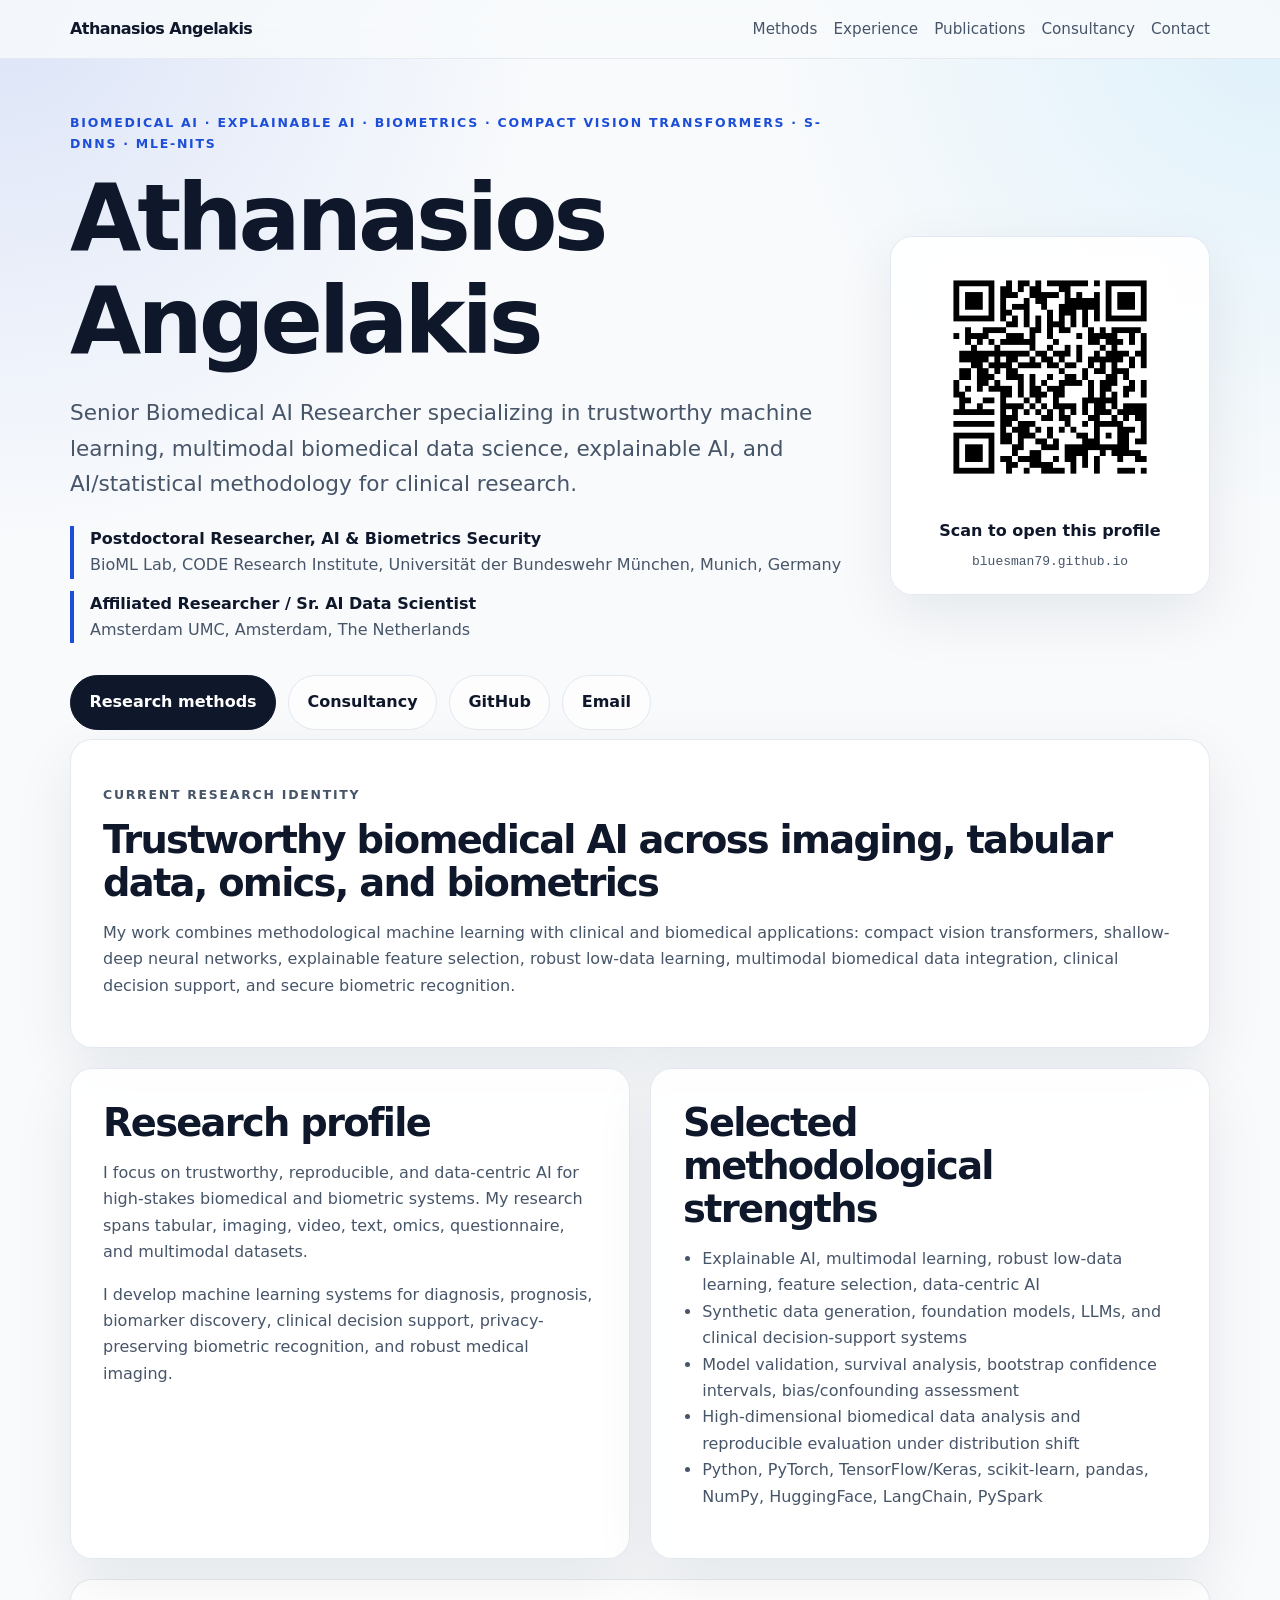
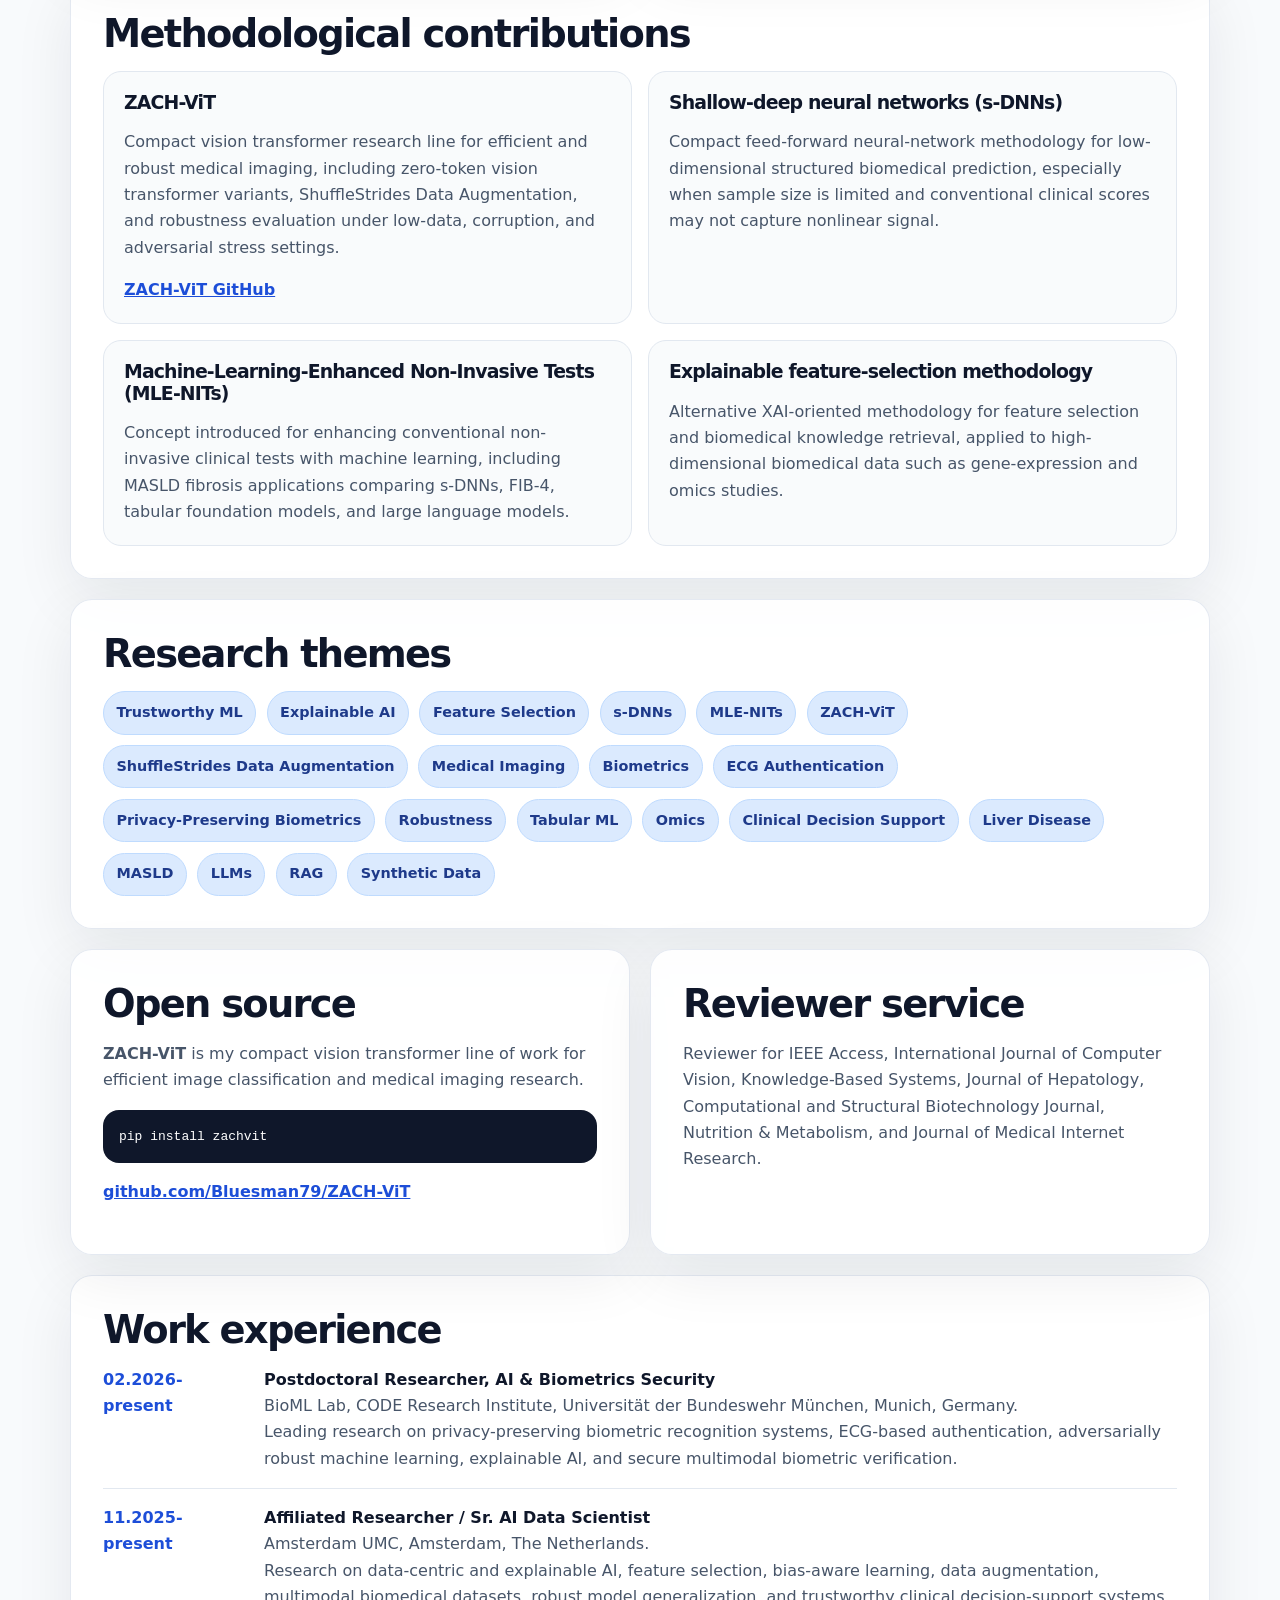
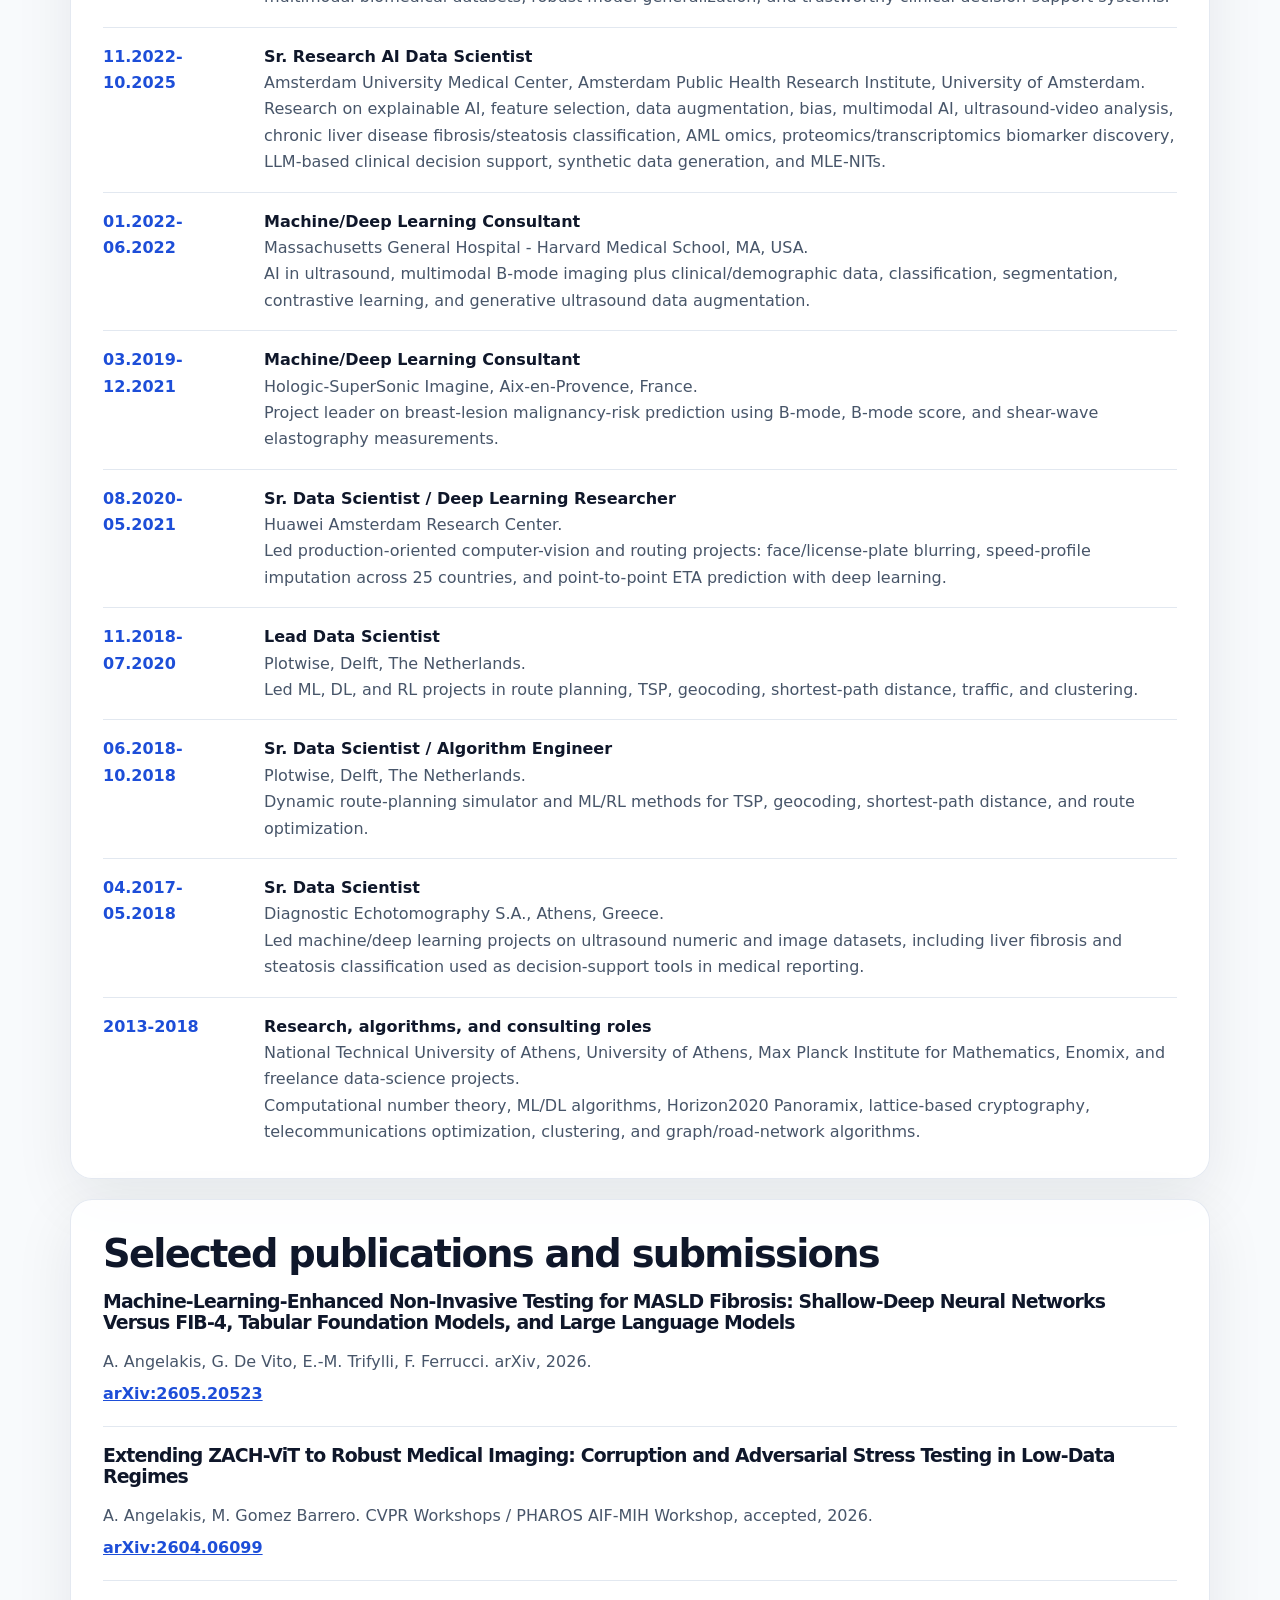
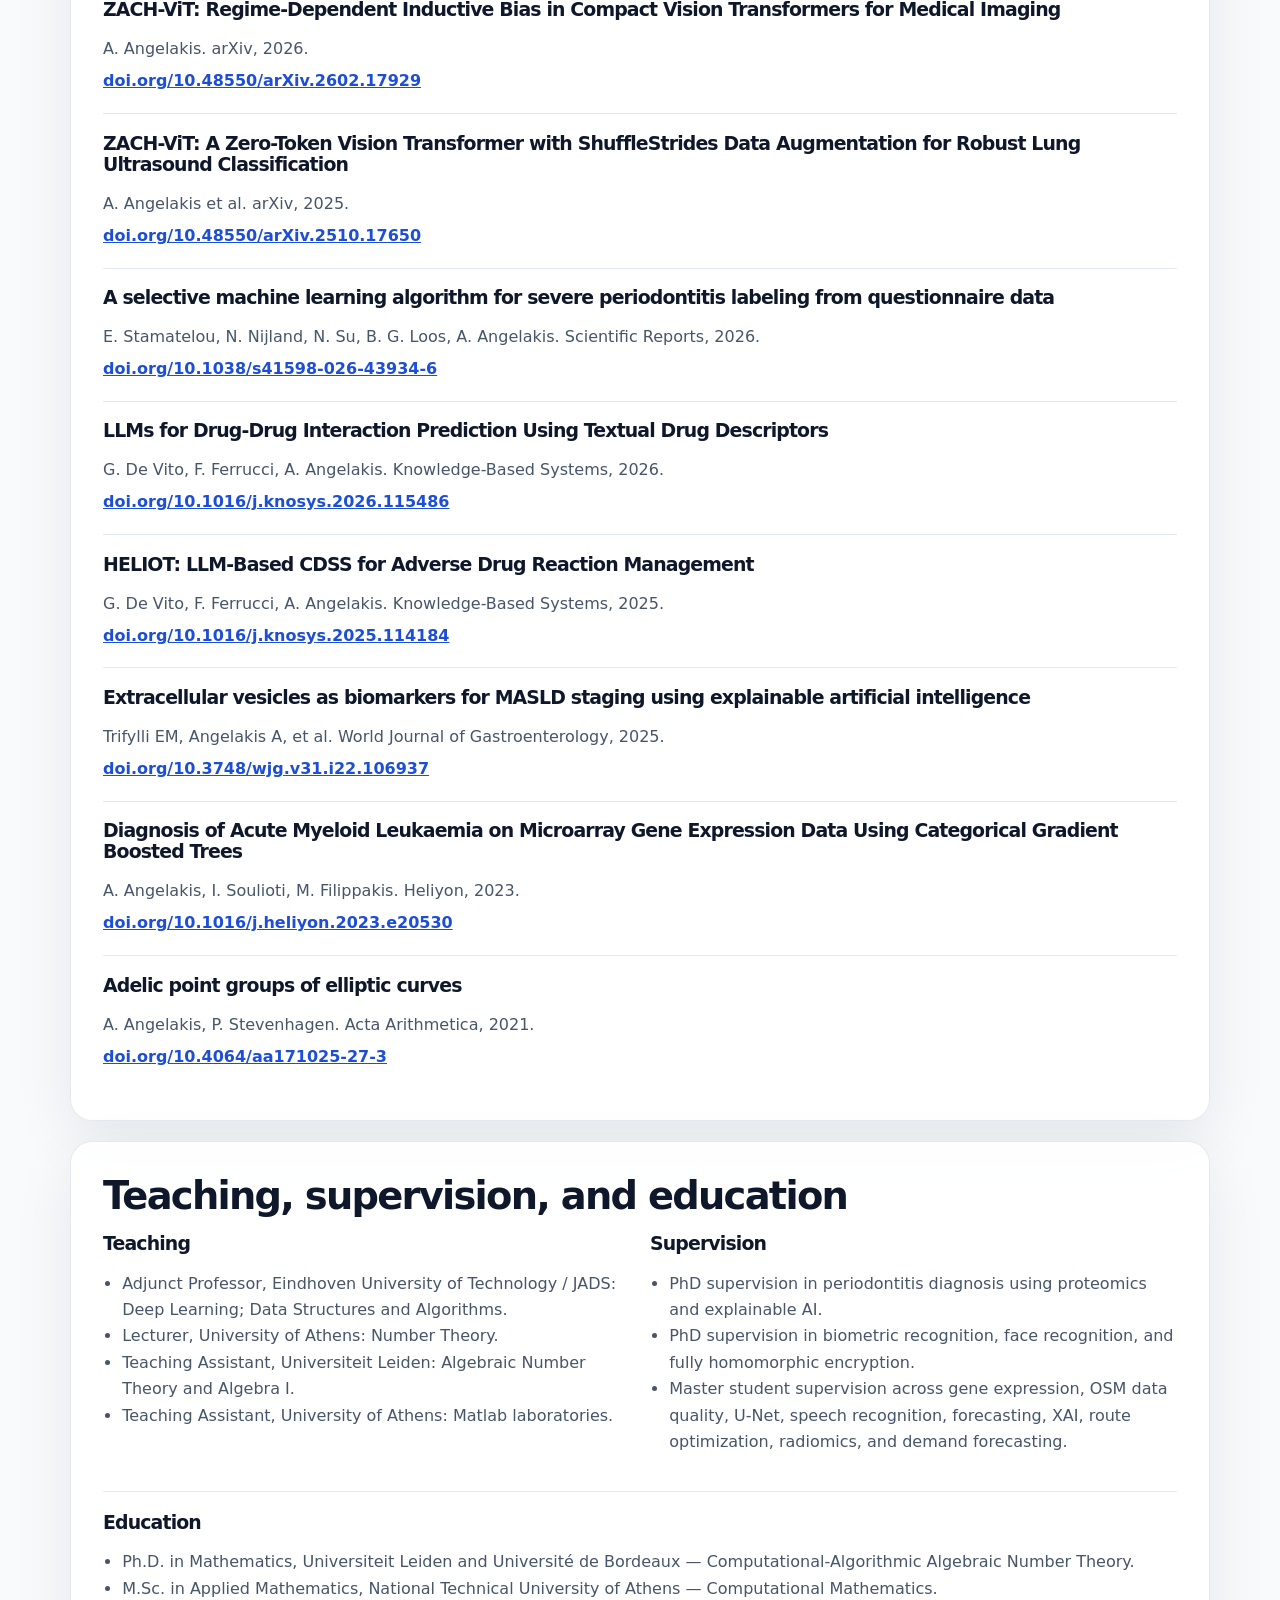
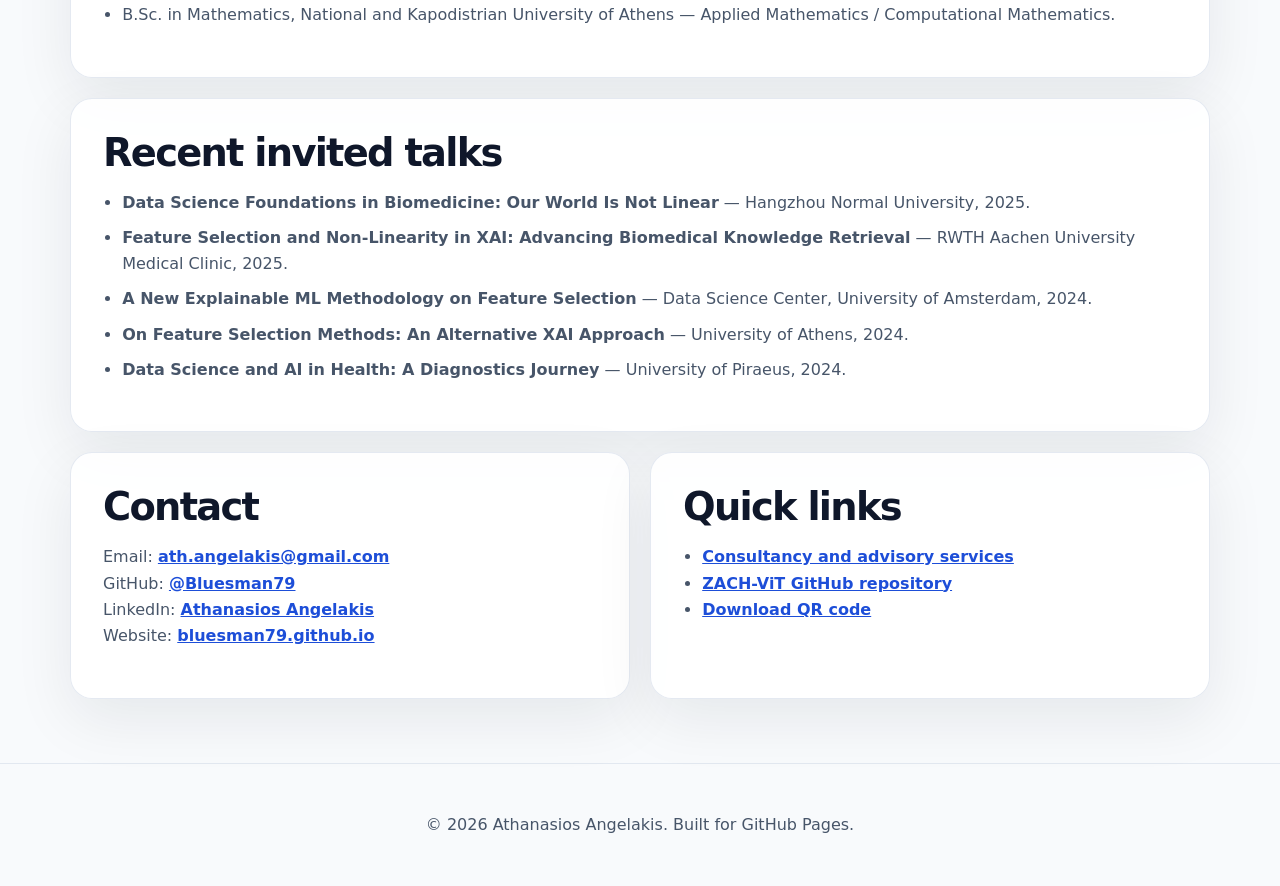
==== index.html @ 22b5df6a "Update index.html" ====
<!doctype html>
<html lang="en">
<head>
  <meta charset="utf-8">
  <meta name="viewport" content="width=device-width, initial-scale=1">
  <meta name="author" content="Athanasios Angelakis">
  <meta name="theme-color" content="#0f172a">
  <link rel="stylesheet" href="assets/style.css">

  <title>Athanasios Angelakis | Biomedical AI, XAI & Biometrics</title>
  <meta name="description" content="Academic profile of Athanasios Angelakis: trustworthy machine learning, explainable AI, biomedical AI, biometrics, ZACH-ViT, s-DNNs, MLE-NITs, and feature selection.">
  <meta property="og:title" content="Athanasios Angelakis | Biomedical AI, XAI & Biometrics">
  <meta property="og:description" content="Trustworthy ML, explainable AI, biomedical AI, biometrics, ZACH-ViT, s-DNNs, MLE-NITs, and feature selection.">
  <meta property="og:type" content="website">
  <meta property="og:url" content="https://bluesman79.github.io">
</head>
<body>
  <header class="site-header">
    <nav class="nav">
      <a class="brand" href="index.html">Athanasios Angelakis</a>
      <div class="nav-links">
        <a href="index.html#methods">Methods</a>
        <a href="index.html#experience">Experience</a>
        <a href="index.html#publications">Publications</a>
        <a href="consultancy.html">Consultancy</a>
        <a href="index.html#contact">Contact</a>
      </div>
    </nav>
  </header>

  <main id="top">
    <section class="hero">
      <div class="hero-text">
        <p class="eyebrow">Biomedical AI · Explainable AI · Biometrics · Compact Vision Transformers · s-DNNs · MLE-NITs</p>
        <h1>Athanasios Angelakis</h1>
        <p class="subtitle">
          Senior Biomedical AI Researcher specializing in trustworthy machine learning, multimodal biomedical
          data science, explainable AI, and AI/statistical methodology for clinical research.
        </p>

        <div class="role-list">
          <p><strong>Postdoctoral Researcher, AI & Biometrics Security</strong><br>BioML Lab, CODE Research Institute, Universität der Bundeswehr München, Munich, Germany</p>
          <p><strong>Affiliated Researcher / Sr. AI Data Scientist</strong><br>Amsterdam UMC, Amsterdam, The Netherlands</p>
        </div>

        <div class="hero-actions">
          <a class="button primary" href="#methods">Research methods</a>
          <a class="button secondary" href="consultancy.html">Consultancy</a>
          <a class="button secondary" href="https://github.com/Bluesman79" target="_blank" rel="noopener">GitHub</a>
          <a class="button secondary" href="mailto:ath.angelakis@gmail.com">Email</a>
        </div>
      </div>

      <aside class="qr-card" aria-label="QR code for this website">
        <img src="assets/qr-bluesman79-github-pages.png" alt="QR code linking to https://bluesman79.github.io">
        <p>Scan to open this profile</p>
        <code>bluesman79.github.io</code>
      </aside>
    </section>

    <section class="notice">
      <div>
        <p class="label">Current research identity</p>
        <h2>Trustworthy biomedical AI across imaging, tabular data, omics, and biometrics</h2>
        <p>
          My work combines methodological machine learning with clinical and biomedical applications:
          compact vision transformers, shallow-deep neural networks, explainable feature selection,
          robust low-data learning, multimodal biomedical data integration, clinical decision support,
          and secure biometric recognition.
        </p>
      </div>
    </section>

    <section class="grid two">
      <article class="card">
        <h2>Research profile</h2>
        <p>
          I focus on trustworthy, reproducible, and data-centric AI for high-stakes biomedical and biometric
          systems. My research spans tabular, imaging, video, text, omics, questionnaire, and multimodal datasets.
        </p>
        <p>
          I develop machine learning systems for diagnosis, prognosis, biomarker discovery, clinical
          decision support, privacy-preserving biometric recognition, and robust medical imaging.
        </p>
      </article>

      <article class="card">
        <h2>Selected methodological strengths</h2>
        <ul>
          <li>Explainable AI, multimodal learning, robust low-data learning, feature selection, data-centric AI</li>
          <li>Synthetic data generation, foundation models, LLMs, and clinical decision-support systems</li>
          <li>Model validation, survival analysis, bootstrap confidence intervals, bias/confounding assessment</li>
          <li>High-dimensional biomedical data analysis and reproducible evaluation under distribution shift</li>
          <li>Python, PyTorch, TensorFlow/Keras, scikit-learn, pandas, NumPy, HuggingFace, LangChain, PySpark</li>
        </ul>
      </article>
    </section>

    <section class="card" id="methods">
      <h2>Methodological contributions</h2>
      <div class="method-grid">
        <article>
          <h3>ZACH-ViT</h3>
          <p>
            Compact vision transformer research line for efficient and robust medical imaging, including
            zero-token vision transformer variants, ShuffleStrides Data Augmentation, and robustness evaluation
            under low-data, corruption, and adversarial stress settings.
          </p>
          <p><a href="https://github.com/Bluesman79/ZACH-ViT" target="_blank" rel="noopener">ZACH-ViT GitHub</a></p>
        </article>
        <article>
          <h3>Shallow-deep neural networks (s-DNNs)</h3>
          <p>
            Compact feed-forward neural-network methodology for low-dimensional structured biomedical prediction,
            especially when sample size is limited and conventional clinical scores may not capture nonlinear signal.
          </p>
        </article>
        <article>
          <h3>Machine-Learning-Enhanced Non-Invasive Tests (MLE-NITs)</h3>
          <p>
            Concept introduced for enhancing conventional non-invasive clinical tests with machine learning,
            including MASLD fibrosis applications comparing s-DNNs, FIB-4, tabular foundation models,
            and large language models.
          </p>
        </article>
        <article>
          <h3>Explainable feature-selection methodology</h3>
          <p>
            Alternative XAI-oriented methodology for feature selection and biomedical knowledge retrieval,
            applied to high-dimensional biomedical data such as gene-expression and omics studies.
          </p>
        </article>
      </div>
    </section>

    <section class="card" id="research">
      <h2>Research themes</h2>
      <div class="pill-row">
        <span>Trustworthy ML</span>
        <span>Explainable AI</span>
        <span>Feature Selection</span>
        <span>s-DNNs</span>
        <span>MLE-NITs</span>
        <span>ZACH-ViT</span>
        <span>ShuffleStrides Data Augmentation</span>
        <span>Medical Imaging</span>
        <span>Biometrics</span>
        <span>ECG Authentication</span>
        <span>Privacy-Preserving Biometrics</span>
        <span>Robustness</span>
        <span>Tabular ML</span>
        <span>Omics</span>
        <span>Clinical Decision Support</span>
        <span>Liver Disease</span>
        <span>MASLD</span>
        <span>LLMs</span>
        <span>RAG</span>
        <span>Synthetic Data</span>
      </div>
    </section>

    <section class="grid two">
      <article class="card">
        <h2>Open source</h2>
        <p>
          <strong>ZACH-ViT</strong> is my compact vision transformer line of work for efficient image
          classification and medical imaging research.
        </p>
        <pre><code>pip install zachvit</code></pre>
        <p><a href="https://github.com/Bluesman79/ZACH-ViT" target="_blank" rel="noopener">github.com/Bluesman79/ZACH-ViT</a></p>
      </article>

      <article class="card">
        <h2>Reviewer service</h2>
        <p>
          Reviewer for IEEE Access, International Journal of Computer Vision, Knowledge-Based Systems,
          Journal of Hepatology, Computational and Structural Biotechnology Journal, Nutrition & Metabolism,
          and Journal of Medical Internet Research.
        </p>
      </article>
    </section>

    <section class="card" id="experience">
      <h2>Work experience</h2>
      <div class="timeline detailed">
        <div>
          <span>02.2026-present</span>
          <p><strong>Postdoctoral Researcher, AI & Biometrics Security</strong><br>
          BioML Lab, CODE Research Institute, Universität der Bundeswehr München, Munich, Germany.<br>
          Leading research on privacy-preserving biometric recognition systems, ECG-based authentication,
          adversarially robust machine learning, explainable AI, and secure multimodal biometric verification.</p>
        </div>
        <div>
          <span>11.2025-present</span>
          <p><strong>Affiliated Researcher / Sr. AI Data Scientist</strong><br>
          Amsterdam UMC, Amsterdam, The Netherlands.<br>
          Research on data-centric and explainable AI, feature selection, bias-aware learning, data augmentation,
          multimodal biomedical datasets, robust model generalization, and trustworthy clinical decision-support systems.</p>
        </div>
        <div>
          <span>11.2022-10.2025</span>
          <p><strong>Sr. Research AI Data Scientist</strong><br>
          Amsterdam University Medical Center, Amsterdam Public Health Research Institute, University of Amsterdam.<br>
          Research on explainable AI, feature selection, data augmentation, bias, multimodal AI, ultrasound-video
          analysis, chronic liver disease fibrosis/steatosis classification, AML omics, proteomics/transcriptomics
          biomarker discovery, LLM-based clinical decision support, synthetic data generation, and MLE-NITs.</p>
        </div>
        <div>
          <span>01.2022-06.2022</span>
          <p><strong>Machine/Deep Learning Consultant</strong><br>
          Massachusetts General Hospital - Harvard Medical School, MA, USA.<br>
          AI in ultrasound, multimodal B-mode imaging plus clinical/demographic data, classification, segmentation,
          contrastive learning, and generative ultrasound data augmentation.</p>
        </div>
        <div>
          <span>03.2019-12.2021</span>
          <p><strong>Machine/Deep Learning Consultant</strong><br>
          Hologic-SuperSonic Imagine, Aix-en-Provence, France.<br>
          Project leader on breast-lesion malignancy-risk prediction using B-mode, B-mode score, and shear-wave
          elastography measurements.</p>
        </div>
        <div>
          <span>08.2020-05.2021</span>
          <p><strong>Sr. Data Scientist / Deep Learning Researcher</strong><br>
          Huawei Amsterdam Research Center.<br>
          Led production-oriented computer-vision and routing projects: face/license-plate blurring, speed-profile
          imputation across 25 countries, and point-to-point ETA prediction with deep learning.</p>
        </div>
        <div>
          <span>11.2018-07.2020</span>
          <p><strong>Lead Data Scientist</strong><br>
          Plotwise, Delft, The Netherlands.<br>
          Led ML, DL, and RL projects in route planning, TSP, geocoding, shortest-path distance, traffic, and clustering.</p>
        </div>
        <div>
          <span>06.2018-10.2018</span>
          <p><strong>Sr. Data Scientist / Algorithm Engineer</strong><br>
          Plotwise, Delft, The Netherlands.<br>
          Dynamic route-planning simulator and ML/RL methods for TSP, geocoding, shortest-path distance, and route optimization.</p>
        </div>
        <div>
          <span>04.2017-05.2018</span>
          <p><strong>Sr. Data Scientist</strong><br>
          Diagnostic Echotomography S.A., Athens, Greece.<br>
          Led machine/deep learning projects on ultrasound numeric and image datasets, including liver fibrosis
          and steatosis classification used as decision-support tools in medical reporting.</p>
        </div>
        <div>
          <span>2013-2018</span>
          <p><strong>Research, algorithms, and consulting roles</strong><br>
          National Technical University of Athens, University of Athens, Max Planck Institute for Mathematics,
          Enomix, and freelance data-science projects.<br>
          Computational number theory, ML/DL algorithms, Horizon2020 Panoramix, lattice-based cryptography,
          telecommunications optimization, clustering, and graph/road-network algorithms.</p>
        </div>
      </div>
    </section>

    <section class="card" id="publications">
      <h2>Selected publications and submissions</h2>
      <div class="publication">
        <h3>Machine-Learning-Enhanced Non-Invasive Testing for MASLD Fibrosis: Shallow-Deep Neural Networks Versus FIB-4, Tabular Foundation Models, and Large Language Models</h3>
        <p>A. Angelakis, G. De Vito, E.-M. Trifylli, F. Ferrucci. arXiv, 2026.</p>
        <a href="https://arxiv.org/abs/2605.20523" target="_blank" rel="noopener">arXiv:2605.20523</a>
      </div>
      <div class="publication">
        <h3>Extending ZACH-ViT to Robust Medical Imaging: Corruption and Adversarial Stress Testing in Low-Data Regimes</h3>
        <p>A. Angelakis, M. Gomez Barrero. CVPR Workshops / PHAROS AIF-MIH Workshop, accepted, 2026.</p>
        <a href="https://arxiv.org/abs/2604.06099" target="_blank" rel="noopener">arXiv:2604.06099</a>
      </div>
      <div class="publication">
        <h3>ZACH-ViT: Regime-Dependent Inductive Bias in Compact Vision Transformers for Medical Imaging</h3>
        <p>A. Angelakis. arXiv, 2026.</p>
        <a href="https://doi.org/10.48550/arXiv.2602.17929" target="_blank" rel="noopener">doi.org/10.48550/arXiv.2602.17929</a>
      </div>
      <div class="publication">
        <h3>ZACH-ViT: A Zero-Token Vision Transformer with ShuffleStrides Data Augmentation for Robust Lung Ultrasound Classification</h3>
        <p>A. Angelakis et al. arXiv, 2025.</p>
        <a href="https://doi.org/10.48550/arXiv.2510.17650" target="_blank" rel="noopener">doi.org/10.48550/arXiv.2510.17650</a>
      </div>
      <div class="publication">
        <h3>A selective machine learning algorithm for severe periodontitis labeling from questionnaire data</h3>
        <p>E. Stamatelou, N. Nijland, N. Su, B. G. Loos, A. Angelakis. Scientific Reports, 2026.</p>
        <a href="https://doi.org/10.1038/s41598-026-43934-6" target="_blank" rel="noopener">doi.org/10.1038/s41598-026-43934-6</a>
      </div>
      <div class="publication">
        <h3>LLMs for Drug-Drug Interaction Prediction Using Textual Drug Descriptors</h3>
        <p>G. De Vito, F. Ferrucci, A. Angelakis. Knowledge-Based Systems, 2026.</p>
        <a href="https://doi.org/10.1016/j.knosys.2026.115486" target="_blank" rel="noopener">doi.org/10.1016/j.knosys.2026.115486</a>
      </div>
      <div class="publication">
        <h3>HELIOT: LLM-Based CDSS for Adverse Drug Reaction Management</h3>
        <p>G. De Vito, F. Ferrucci, A. Angelakis. Knowledge-Based Systems, 2025.</p>
        <a href="https://doi.org/10.1016/j.knosys.2025.114184" target="_blank" rel="noopener">doi.org/10.1016/j.knosys.2025.114184</a>
      </div>
      <div class="publication">
        <h3>Extracellular vesicles as biomarkers for MASLD staging using explainable artificial intelligence</h3>
        <p>Trifylli EM, Angelakis A, et al. World Journal of Gastroenterology, 2025.</p>
        <a href="https://doi.org/10.3748/wjg.v31.i22.106937" target="_blank" rel="noopener">doi.org/10.3748/wjg.v31.i22.106937</a>
      </div>
      <div class="publication">
        <h3>Diagnosis of Acute Myeloid Leukaemia on Microarray Gene Expression Data Using Categorical Gradient Boosted Trees</h3>
        <p>A. Angelakis, I. Soulioti, M. Filippakis. Heliyon, 2023.</p>
        <a href="https://doi.org/10.1016/j.heliyon.2023.e20530" target="_blank" rel="noopener">doi.org/10.1016/j.heliyon.2023.e20530</a>
      </div>
      <div class="publication">
        <h3>Adelic point groups of elliptic curves</h3>
        <p>A. Angelakis, P. Stevenhagen. Acta Arithmetica, 2021.</p>
        <a href="https://doi.org/10.4064/aa171025-27-3" target="_blank" rel="noopener">doi.org/10.4064/aa171025-27-3</a>
      </div>
    </section>

    <section class="card" id="teaching">
      <h2>Teaching, supervision, and education</h2>
      <div class="grid two inner-grid">
        <article>
          <h3>Teaching</h3>
          <ul>
            <li>Adjunct Professor, Eindhoven University of Technology / JADS: Deep Learning; Data Structures and Algorithms.</li>
            <li>Lecturer, University of Athens: Number Theory.</li>
            <li>Teaching Assistant, Universiteit Leiden: Algebraic Number Theory and Algebra I.</li>
            <li>Teaching Assistant, University of Athens: Matlab laboratories.</li>
          </ul>
        </article>
        <article>
          <h3>Supervision</h3>
          <ul>
            <li>PhD supervision in periodontitis diagnosis using proteomics and explainable AI.</li>
            <li>PhD supervision in biometric recognition, face recognition, and fully homomorphic encryption.</li>
            <li>Master student supervision across gene expression, OSM data quality, U-Net, speech recognition, forecasting, XAI, route optimization, radiomics, and demand forecasting.</li>
          </ul>
        </article>
      </div>
      <div class="education">
        <h3>Education</h3>
        <ul>
          <li>Ph.D. in Mathematics, Universiteit Leiden and Université de Bordeaux — Computational-Algorithmic Algebraic Number Theory.</li>
          <li>M.Sc. in Applied Mathematics, National Technical University of Athens — Computational Mathematics.</li>
          <li>B.Sc. in Mathematics, National and Kapodistrian University of Athens — Applied Mathematics / Computational Mathematics.</li>
        </ul>
      </div>
    </section>

    <section class="card">
      <h2>Recent invited talks</h2>
      <ul class="talks">
        <li><strong>Data Science Foundations in Biomedicine: Our World Is Not Linear</strong> — Hangzhou Normal University, 2025.</li>
        <li><strong>Feature Selection and Non-Linearity in XAI: Advancing Biomedical Knowledge Retrieval</strong> — RWTH Aachen University Medical Clinic, 2025.</li>
        <li><strong>A New Explainable ML Methodology on Feature Selection</strong> — Data Science Center, University of Amsterdam, 2024.</li>
        <li><strong>On Feature Selection Methods: An Alternative XAI Approach</strong> — University of Athens, 2024.</li>
        <li><strong>Data Science and AI in Health: A Diagnostics Journey</strong> — University of Piraeus, 2024.</li>
      </ul>
    </section>

    <section class="grid two" id="contact">
      <article class="card">
        <h2>Contact</h2>
        <p>
          Email: <a href="mailto:ath.angelakis@gmail.com">ath.angelakis@gmail.com</a><br>
          GitHub: <a href="https://github.com/Bluesman79" target="_blank" rel="noopener">@Bluesman79</a><br>
          LinkedIn: <a href="https://www.linkedin.com/in/athanasios-angelakis-116723103/" target="_blank" rel="noopener">Athanasios Angelakis</a><br>
          Website: <a href="https://bluesman79.github.io">bluesman79.github.io</a>
        </p>
      </article>

      <article class="card">
        <h2>Quick links</h2>
        <ul>
          <li><a href="consultancy.html">Consultancy and advisory services</a></li>
          <li><a href="https://github.com/Bluesman79/ZACH-ViT" target="_blank" rel="noopener">ZACH-ViT GitHub repository</a></li>
          <li><a href="assets/qr-bluesman79-github-pages.png" download>Download QR code</a></li>
        </ul>
      </article>
    </section>
  </main>
  <footer class="footer">
    <p>© <span id="year"></span> Athanasios Angelakis. Built for GitHub Pages.</p>
  </footer>
  <script>
    document.getElementById("year").textContent = new Date().getFullYear();
  </script>

</body>
</html>
---- assets/style.css ----
:root {
  --bg: #f8fafc;
  --text: #0f172a;
  --muted: #475569;
  --card: #ffffff;
  --line: #e2e8f0;
  --accent: #0f172a;
  --blue: #1d4ed8;
  --blue-soft: #dbeafe;
  --radius: 22px;
  --shadow: 0 20px 60px rgba(15, 23, 42, 0.08);
}

* { box-sizing: border-box; }
html { scroll-behavior: smooth; }

body {
  margin: 0;
  font-family: Inter, ui-sans-serif, system-ui, -apple-system, BlinkMacSystemFont, "Segoe UI", sans-serif;
  color: var(--text);
  background:
    radial-gradient(circle at top left, rgba(29, 78, 216, 0.13), transparent 34rem),
    radial-gradient(circle at top right, rgba(14, 165, 233, 0.11), transparent 32rem),
    var(--bg);
  line-height: 1.65;
}

a { color: inherit; }

.site-header {
  position: sticky;
  top: 0;
  z-index: 10;
  backdrop-filter: blur(14px);
  background: rgba(248, 250, 252, 0.82);
  border-bottom: 1px solid rgba(226, 232, 240, 0.85);
}

.nav {
  max-width: 1180px;
  margin: 0 auto;
  padding: 1rem 1.25rem;
  display: flex;
  align-items: center;
  justify-content: space-between;
  gap: 1rem;
}

.brand {
  font-weight: 850;
  text-decoration: none;
  letter-spacing: -0.035em;
}

.nav-links {
  display: flex;
  gap: 1rem;
  color: var(--muted);
  font-size: 0.95rem;
  flex-wrap: wrap;
}

.nav-links a { text-decoration: none; }

main {
  max-width: 1180px;
  margin: 0 auto;
  padding: 2rem 1.25rem 4rem;
}

.hero {
  min-height: 72vh;
  display: grid;
  grid-template-columns: minmax(0, 1fr) 320px;
  gap: 2rem;
  align-items: center;
}

.page-hero {
  padding: 5rem 0 2rem;
  max-width: 900px;
}

.eyebrow, .label {
  text-transform: uppercase;
  letter-spacing: 0.14em;
  font-weight: 850;
  color: var(--blue);
  font-size: 0.78rem;
}

h1, h2, h3 {
  line-height: 1.12;
  letter-spacing: -0.045em;
  margin: 0 0 1rem;
}

h1 { font-size: clamp(3rem, 7.2vw, 6rem); }
h2 { font-size: clamp(1.75rem, 3vw, 2.45rem); }
h3 { font-size: 1.18rem; }

.subtitle {
  max-width: 790px;
  font-size: clamp(1.15rem, 2vw, 1.35rem);
  color: var(--muted);
  margin-bottom: 1.35rem;
}

.role-list {
  display: grid;
  gap: 0.75rem;
  margin: 1.5rem 0 2rem;
}

.role-list p {
  margin: 0;
  padding-left: 1rem;
  border-left: 4px solid var(--blue);
  color: var(--muted);
}

.role-list strong { color: var(--text); }

.hero-actions, .inline-links {
  display: flex;
  flex-wrap: wrap;
  gap: 0.75rem;
}

.button {
  display: inline-flex;
  align-items: center;
  justify-content: center;
  border-radius: 999px;
  padding: 0.82rem 1.15rem;
  font-weight: 780;
  text-decoration: none;
  border: 1px solid var(--line);
}

.primary {
  background: var(--accent);
  color: white;
  border-color: var(--accent);
}

.secondary { background: rgba(255, 255, 255, 0.72); }

.qr-card, .card, .notice {
  background: rgba(255, 255, 255, 0.90);
  border: 1px solid rgba(226, 232, 240, 0.92);
  border-radius: var(--radius);
  box-shadow: var(--shadow);
}

.qr-card {
  padding: 1.25rem;
  text-align: center;
}

.qr-card img {
  width: 100%;
  max-width: 240px;
  border-radius: 18px;
  background: white;
}

.qr-card p {
  margin: 0.75rem 0 0.2rem;
  font-weight: 850;
}

.qr-card code { color: var(--muted); }

.notice {
  padding: 2rem;
  display: flex;
  justify-content: space-between;
  align-items: center;
  gap: 1.5rem;
  margin-bottom: 1.25rem;
}

.inline-links a {
  color: var(--blue);
  font-weight: 800;
}

.grid {
  display: grid;
  gap: 1.25rem;
  margin-top: 1.25rem;
}

.two { grid-template-columns: repeat(2, minmax(0, 1fr)); }

.card {
  padding: 2rem;
  margin-top: 1.25rem;
}

.grid .card { margin-top: 0; }
.card p, .card li, .notice p { color: var(--muted); }
ul { padding-left: 1.2rem; }

.method-grid {
  display: grid;
  grid-template-columns: repeat(2, minmax(0, 1fr));
  gap: 1rem;
}

.method-grid article {
  border: 1px solid var(--line);
  background: rgba(248, 250, 252, 0.8);
  border-radius: 18px;
  padding: 1.25rem;
}

.method-grid p { margin-bottom: 0; }

.pill-row {
  display: flex;
  flex-wrap: wrap;
  gap: 0.65rem;
}

.pill-row span {
  background: var(--blue-soft);
  color: #1e3a8a;
  border: 1px solid #bfdbfe;
  padding: 0.55rem 0.78rem;
  border-radius: 999px;
  font-weight: 760;
  font-size: 0.9rem;
}

pre {
  background: #0f172a;
  color: white;
  padding: 1rem;
  border-radius: 16px;
  overflow-x: auto;
}

.publication {
  padding: 1.15rem 0;
  border-top: 1px solid var(--line);
}

.publication:first-of-type {
  border-top: 0;
  padding-top: 0;
}

.publication p { margin: 0 0 0.35rem; }

.publication a, .card a {
  font-weight: 780;
  color: var(--blue);
}

.timeline {
  display: grid;
  gap: 1rem;
}

.timeline div {
  display: grid;
  grid-template-columns: 145px minmax(0, 1fr);
  gap: 1rem;
  border-top: 1px solid var(--line);
  padding-top: 1rem;
}

.timeline div:first-child { border-top: 0; padding-top: 0; }

.timeline span {
  color: var(--blue);
  font-weight: 850;
}

.timeline p { margin: 0; }
.detailed p { color: var(--muted); }
.detailed strong { color: var(--text); }

.inner-grid {
  margin-top: 0;
}

.education {
  border-top: 1px solid var(--line);
  margin-top: 1.25rem;
  padding-top: 1.25rem;
}

.talks li { margin-bottom: 0.55rem; }

.footer {
  text-align: center;
  color: var(--muted);
  padding: 2rem 1rem;
  border-top: 1px solid var(--line);
}

@media (max-width: 900px) {
  .nav {
    align-items: flex-start;
    flex-direction: column;
  }

  .hero, .two, .notice, .method-grid {
    grid-template-columns: 1fr;
    display: grid;
  }

  .hero {
    min-height: auto;
    padding: 3rem 0 1rem;
  }

  .notice { align-items: start; }

  .timeline div {
    grid-template-columns: 1fr;
    gap: 0.25rem;
  }
}
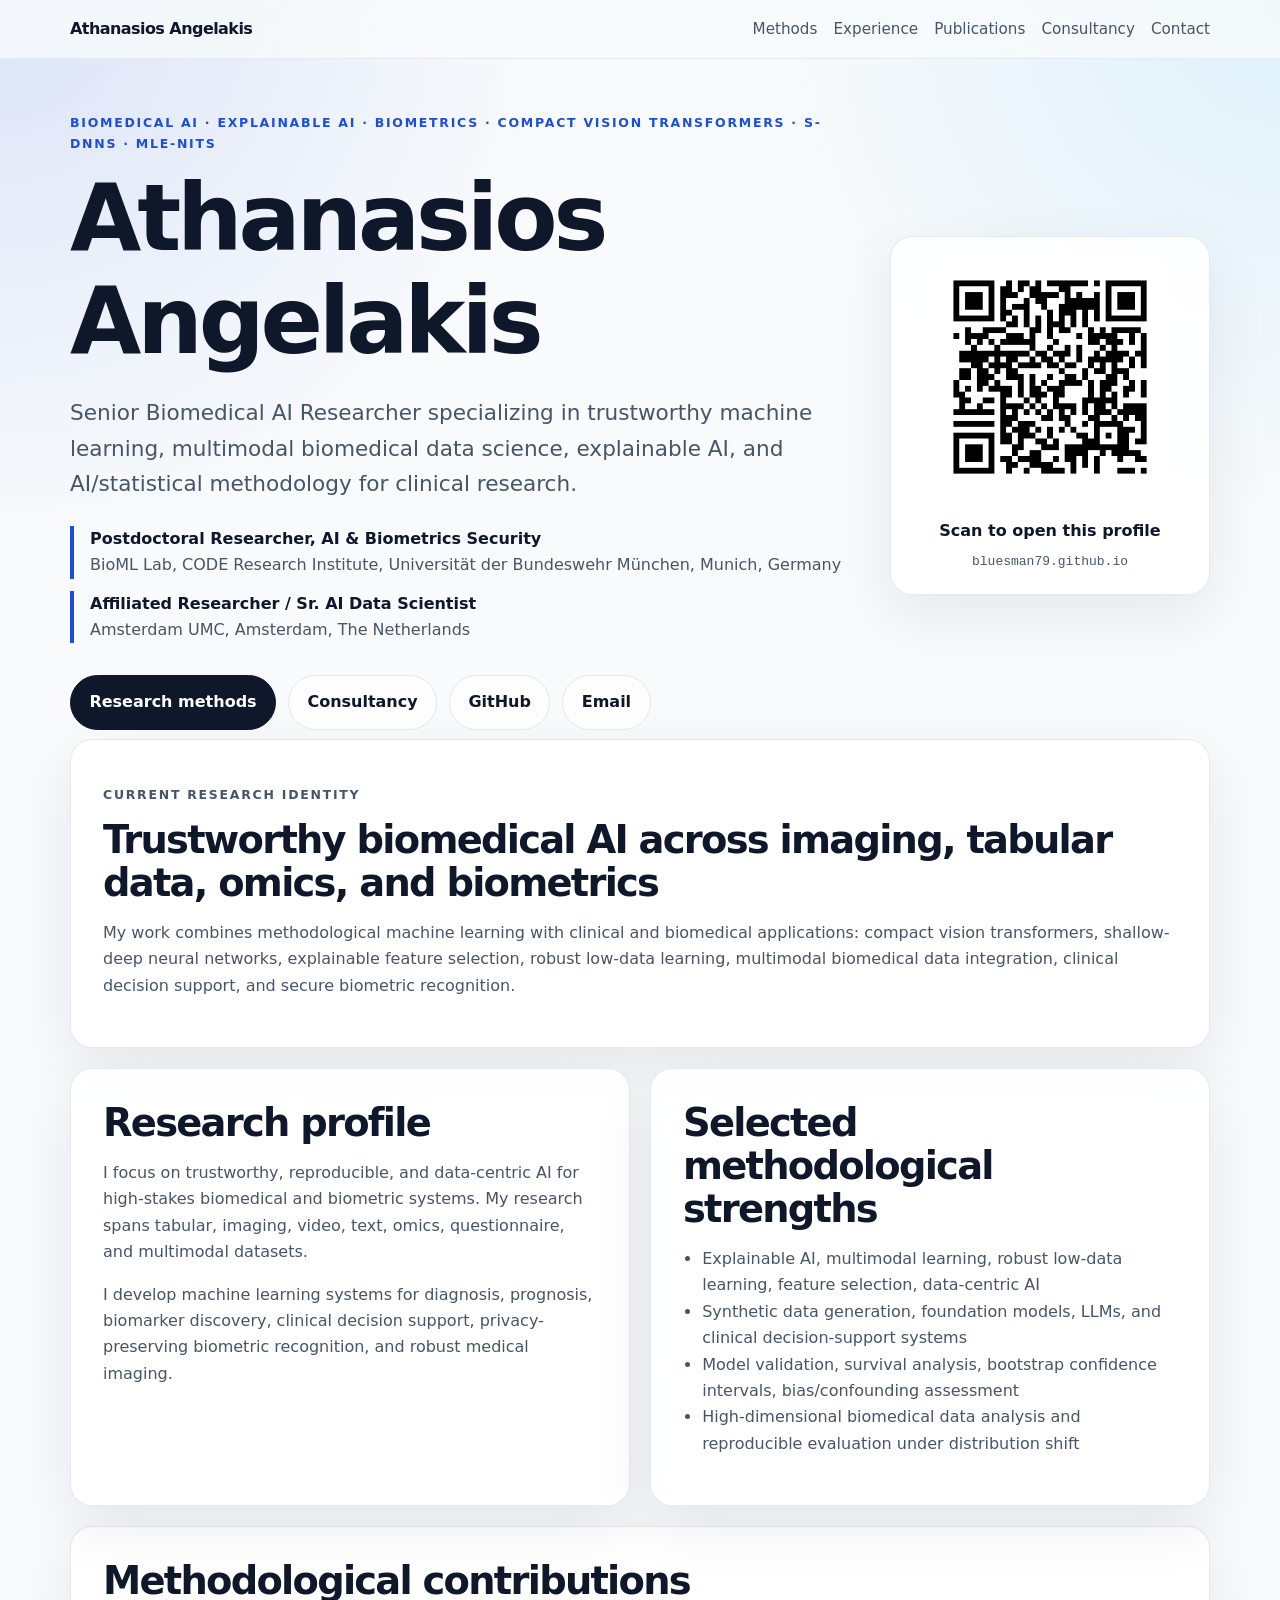
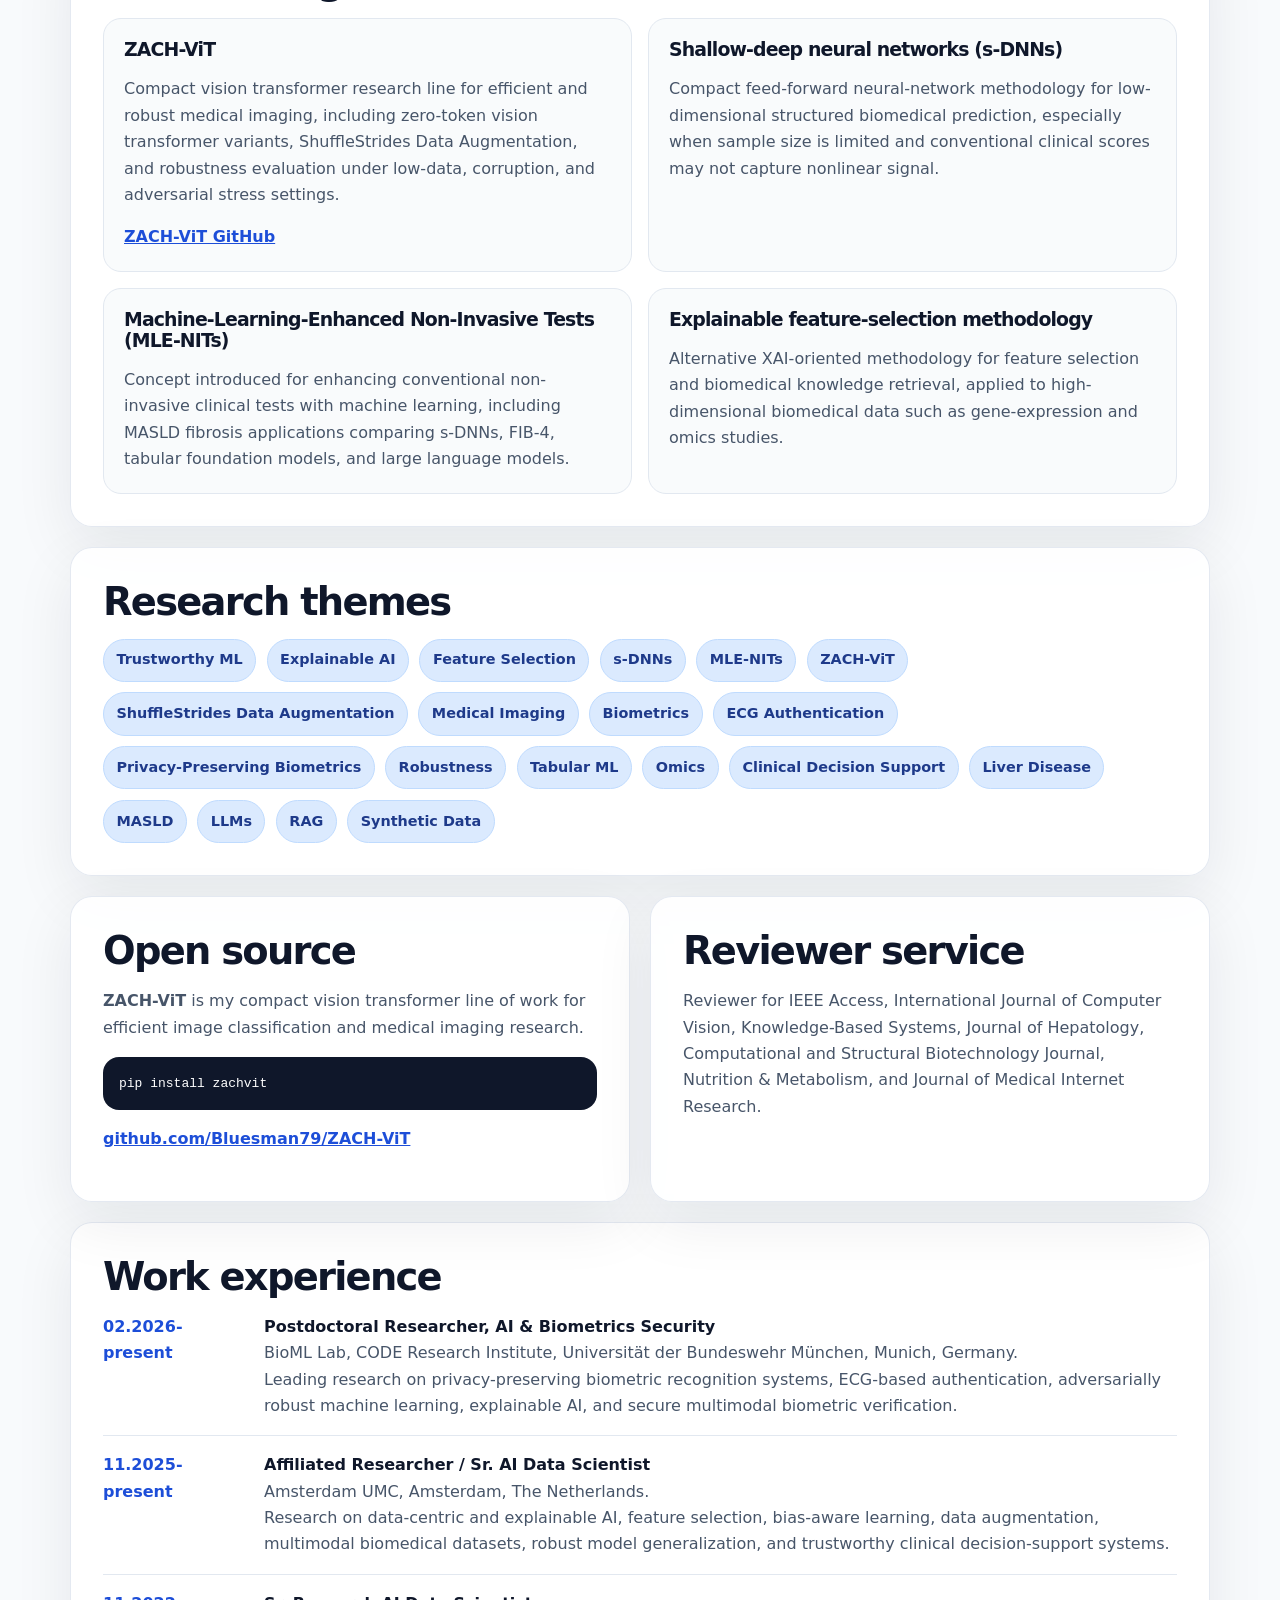
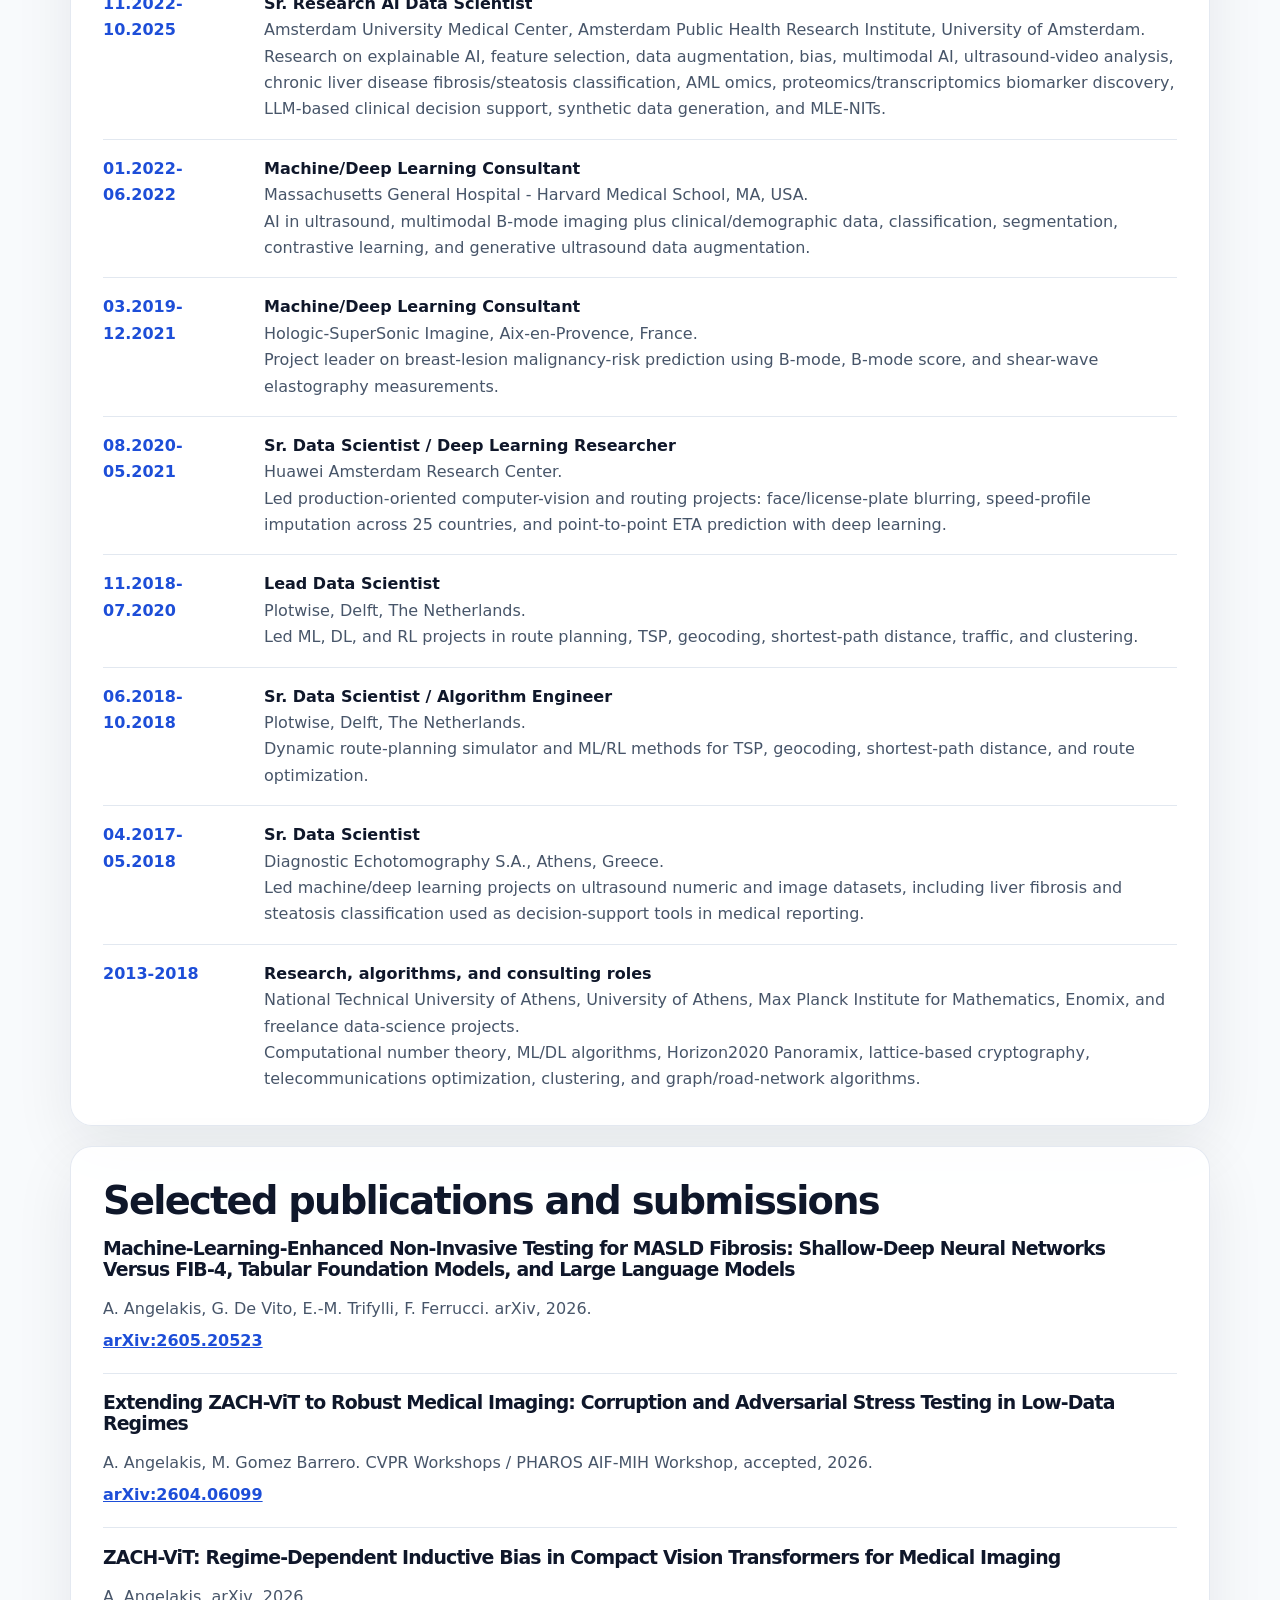
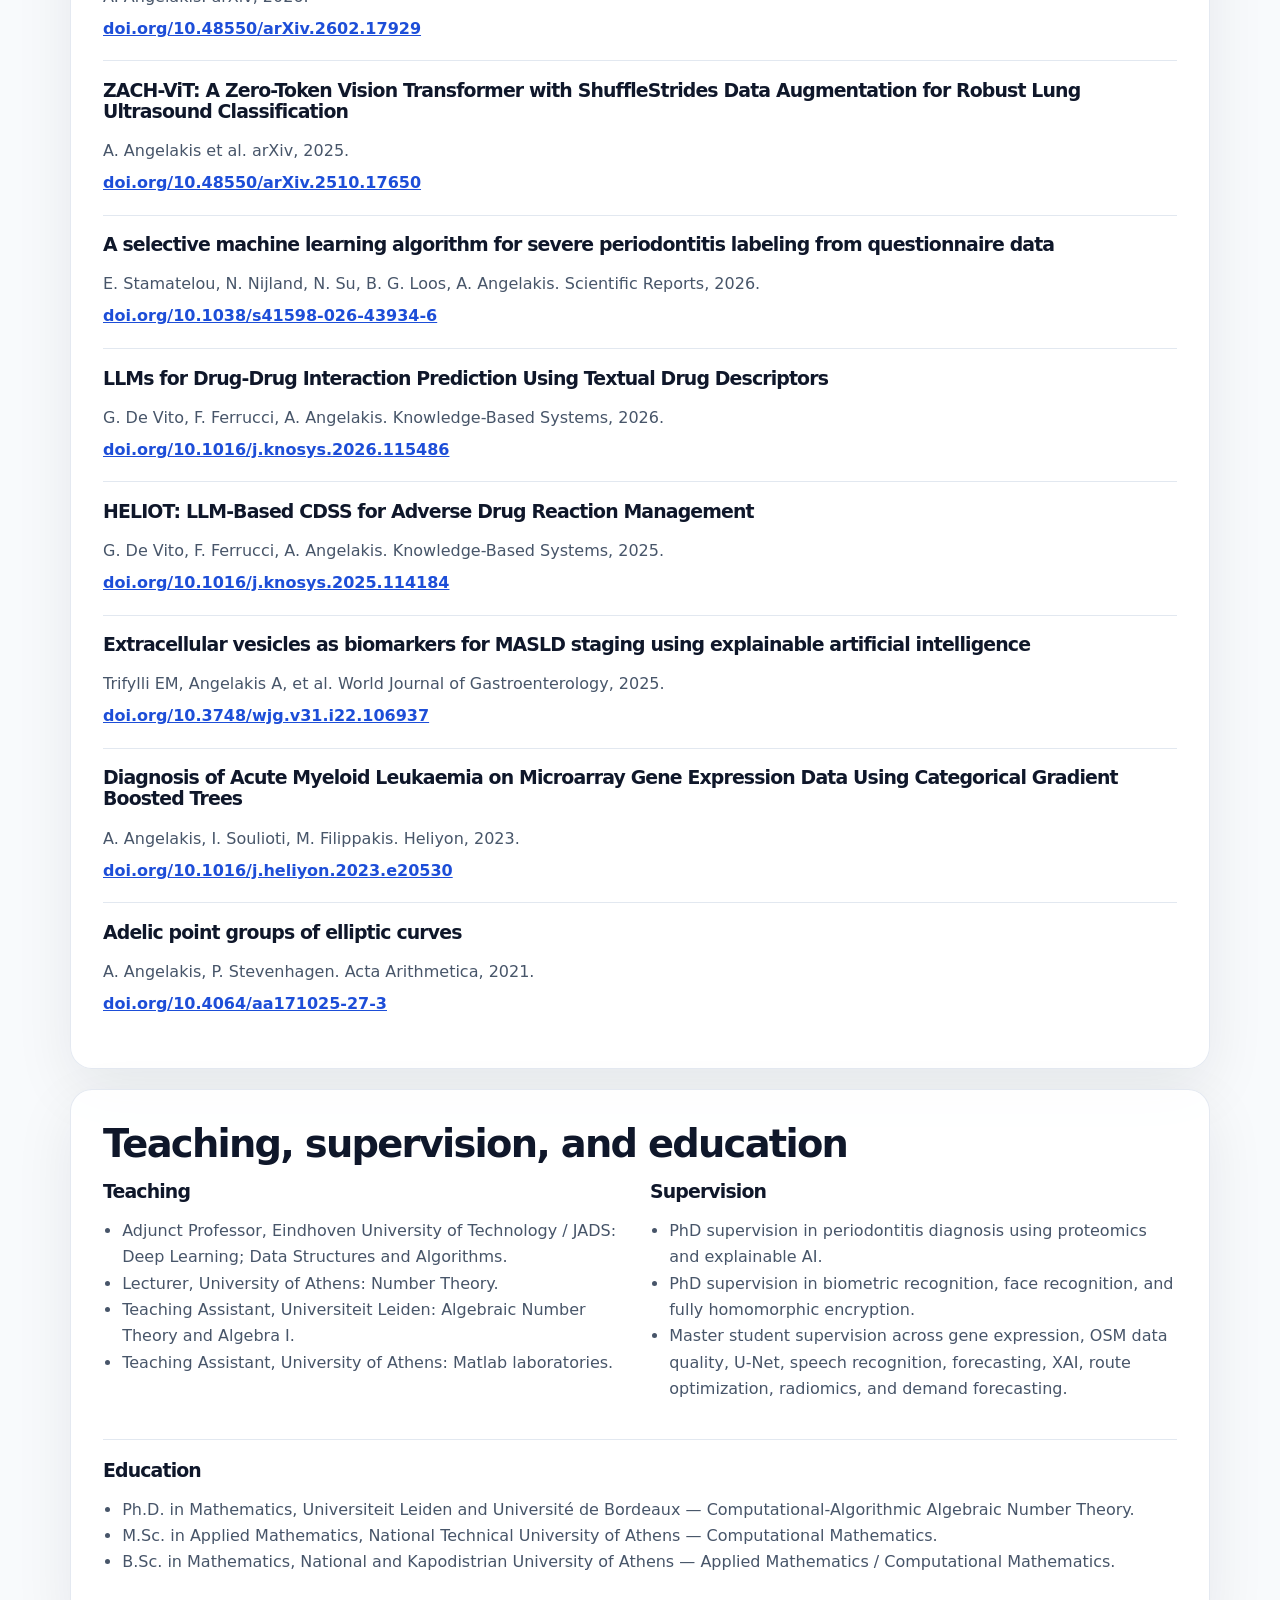
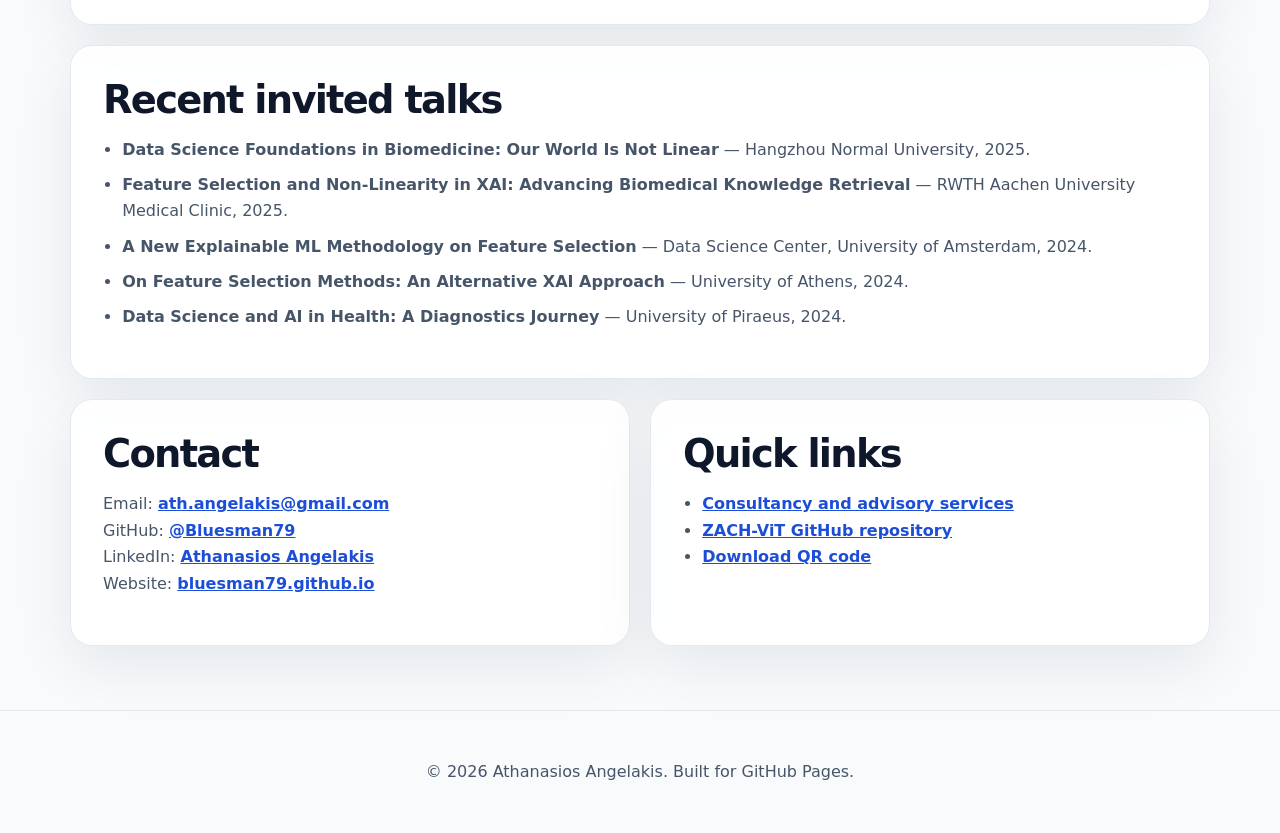
==== commit 4e911558: "Update index.html" ====
--- a/index.html
+++ b/index.html
@@ -91,7 +91,6 @@
           <li>Synthetic data generation, foundation models, LLMs, and clinical decision-support systems</li>
           <li>Model validation, survival analysis, bootstrap confidence intervals, bias/confounding assessment</li>
           <li>High-dimensional biomedical data analysis and reproducible evaluation under distribution shift</li>
-          <li>Python, PyTorch, TensorFlow/Keras, scikit-learn, pandas, NumPy, HuggingFace, LangChain, PySpark</li>
         </ul>
       </article>
     </section>
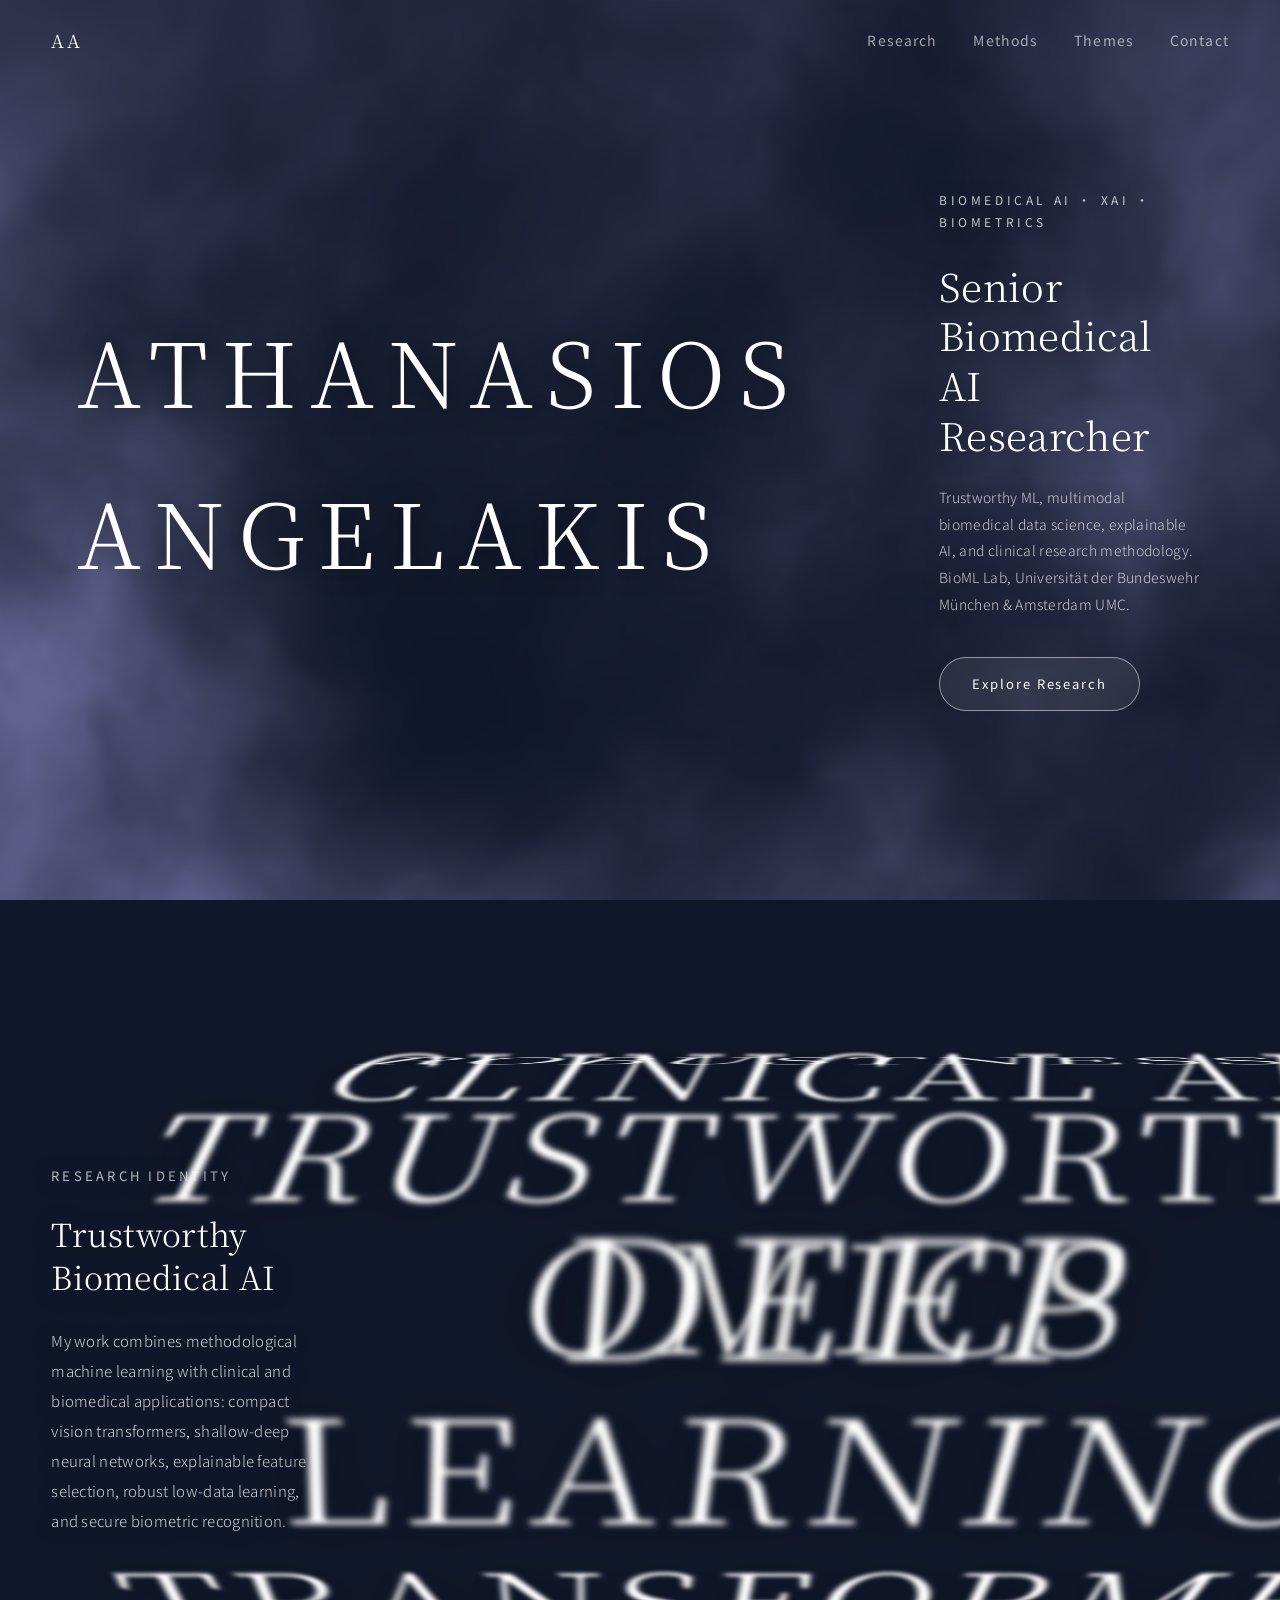
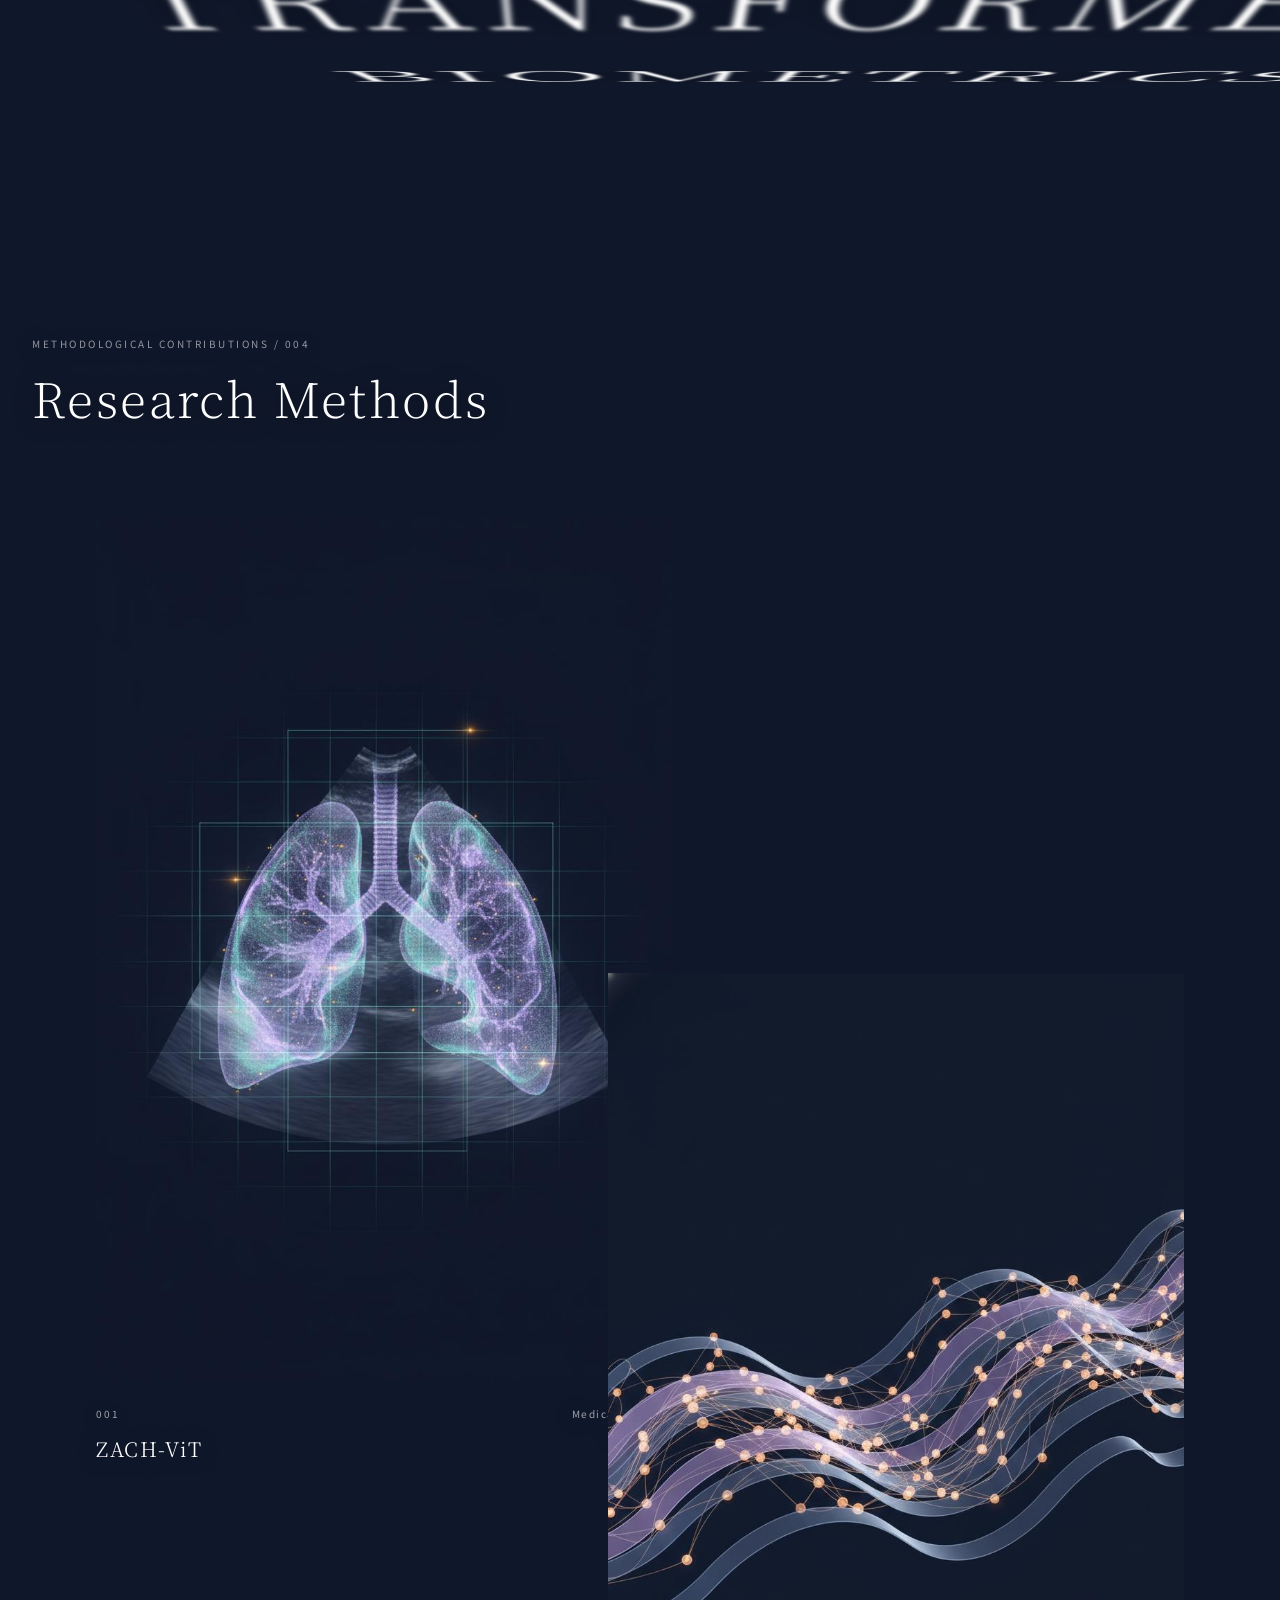
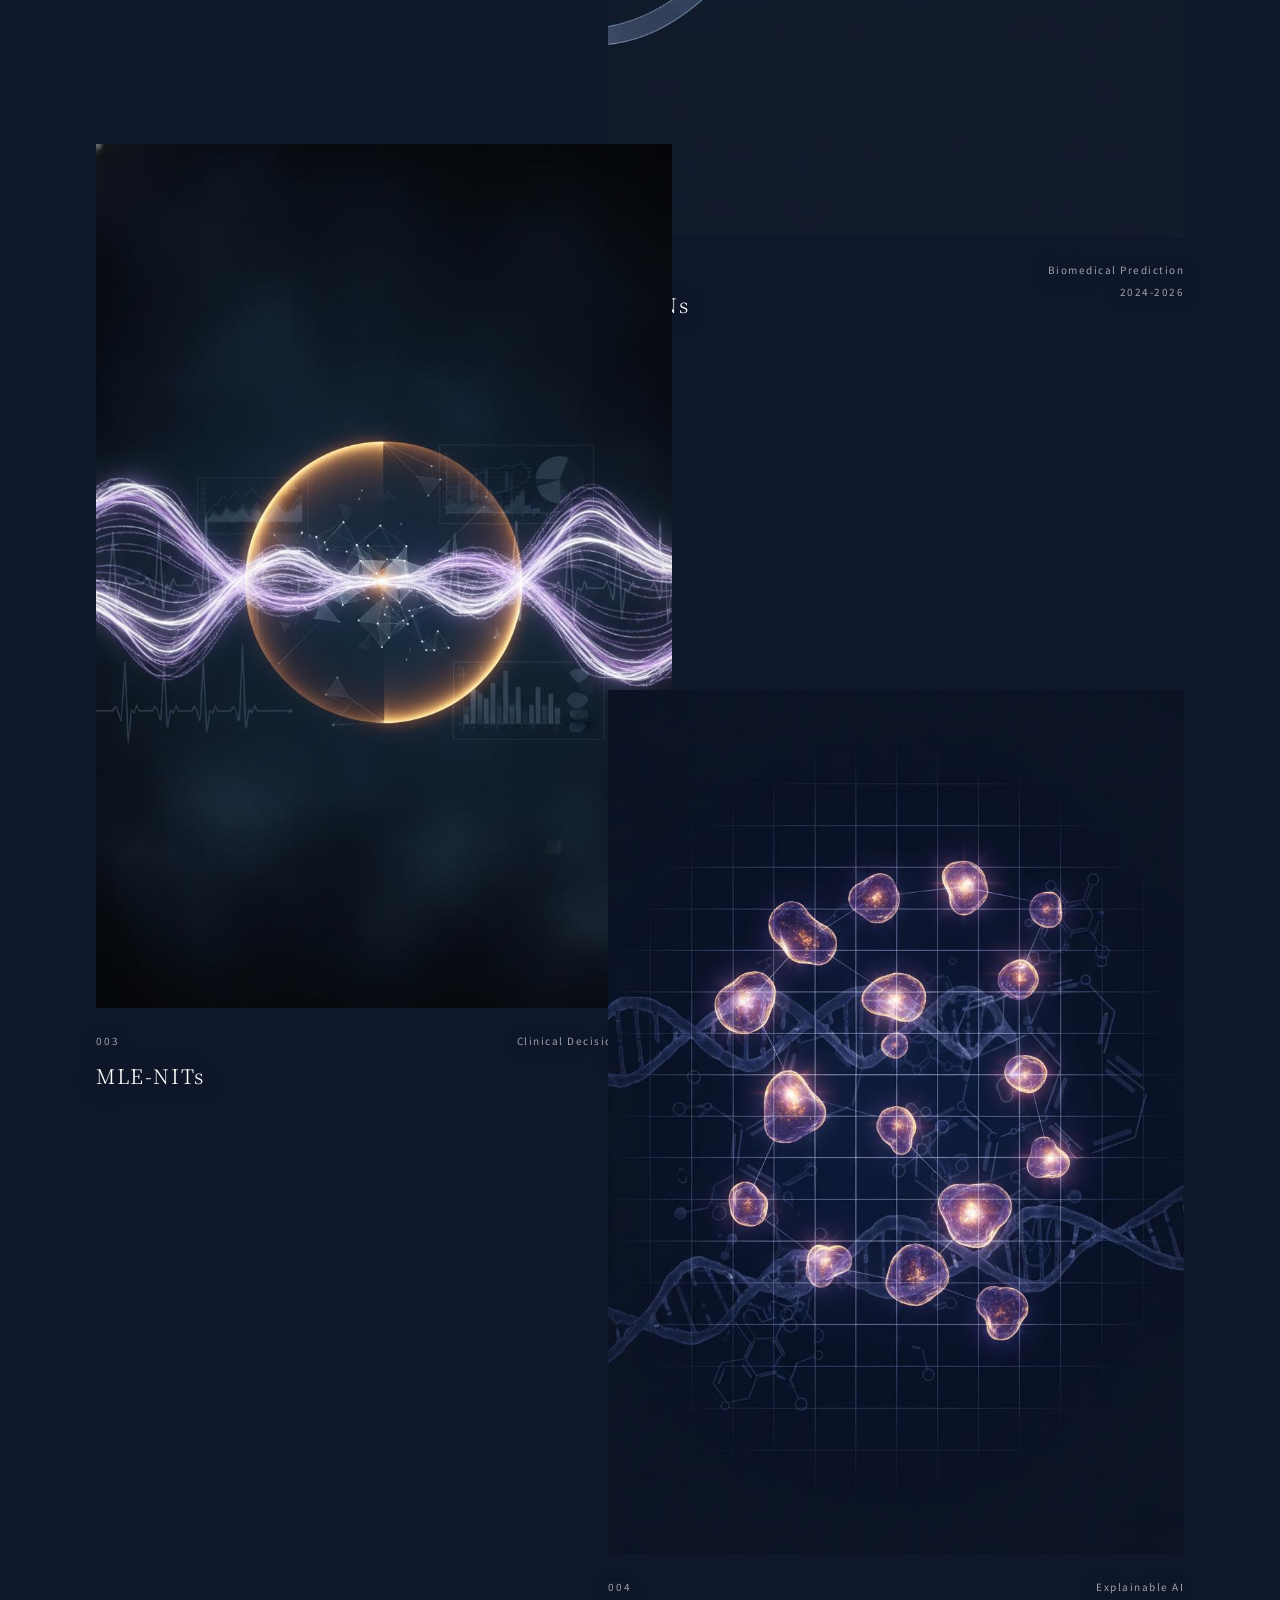
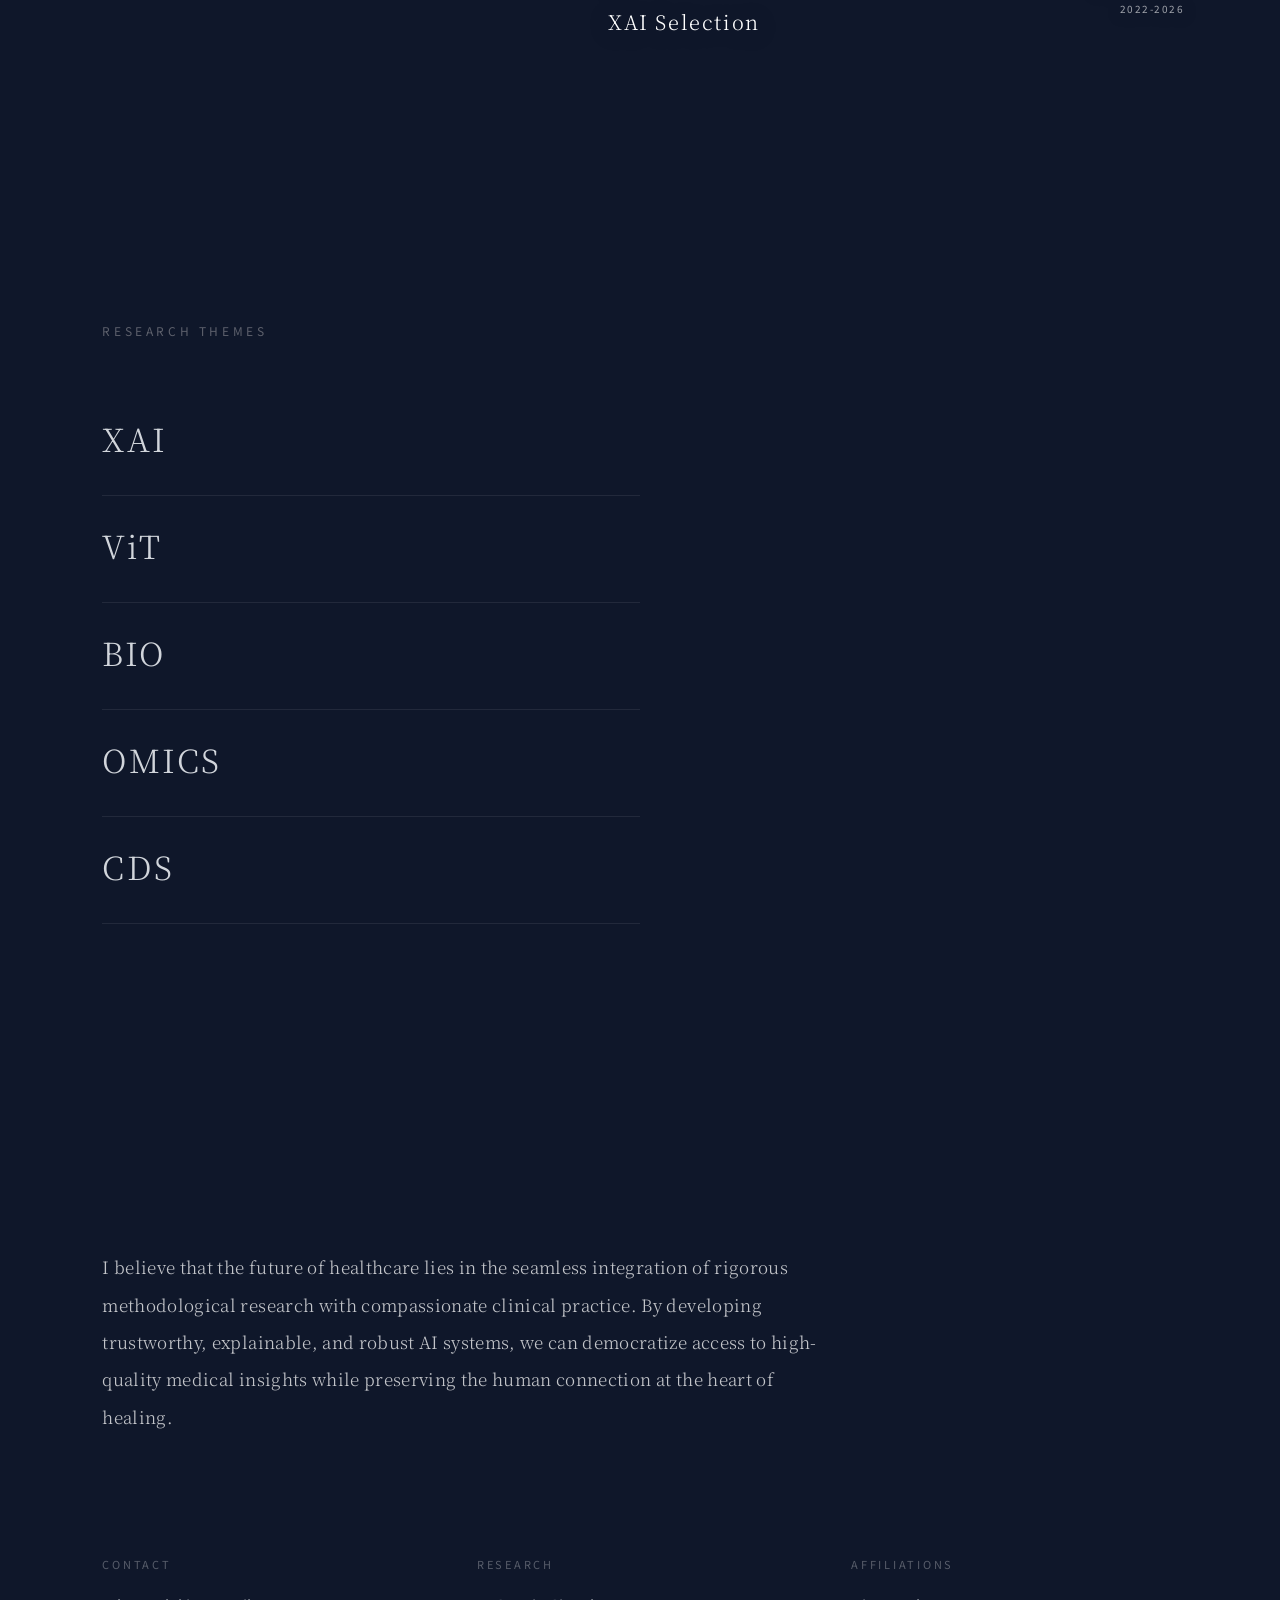
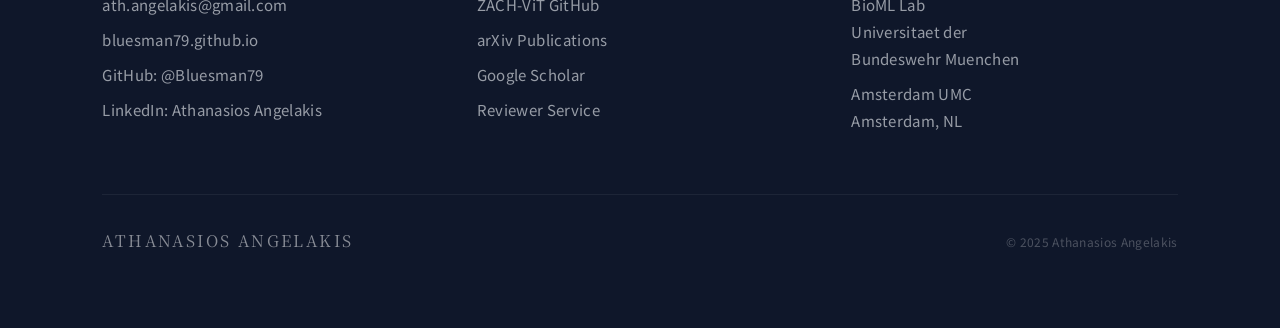
==== commit c8910944: "Add files via upload" ====
--- a/index.html
+++ b/index.html
@@ -1,383 +1,16 @@
 <!doctype html>
-<html lang="en">
-<head>
-  <meta charset="utf-8">
-  <meta name="viewport" content="width=device-width, initial-scale=1">
-  <meta name="author" content="Athanasios Angelakis">
-  <meta name="theme-color" content="#0f172a">
-  <link rel="stylesheet" href="assets/style.css">
-
-  <title>Athanasios Angelakis | Biomedical AI, XAI & Biometrics</title>
-  <meta name="description" content="Academic profile of Athanasios Angelakis: trustworthy machine learning, explainable AI, biomedical AI, biometrics, ZACH-ViT, s-DNNs, MLE-NITs, and feature selection.">
-  <meta property="og:title" content="Athanasios Angelakis | Biomedical AI, XAI & Biometrics">
-  <meta property="og:description" content="Trustworthy ML, explainable AI, biomedical AI, biometrics, ZACH-ViT, s-DNNs, MLE-NITs, and feature selection.">
-  <meta property="og:type" content="website">
-  <meta property="og:url" content="https://bluesman79.github.io">
-</head>
-<body>
-  <header class="site-header">
-    <nav class="nav">
-      <a class="brand" href="index.html">Athanasios Angelakis</a>
-      <div class="nav-links">
-        <a href="index.html#methods">Methods</a>
-        <a href="index.html#experience">Experience</a>
-        <a href="index.html#publications">Publications</a>
-        <a href="consultancy.html">Consultancy</a>
-        <a href="index.html#contact">Contact</a>
-      </div>
-    </nav>
-  </header>
-
-  <main id="top">
-    <section class="hero">
-      <div class="hero-text">
-        <p class="eyebrow">Biomedical AI · Explainable AI · Biometrics · Compact Vision Transformers · s-DNNs · MLE-NITs</p>
-        <h1>Athanasios Angelakis</h1>
-        <p class="subtitle">
-          Senior Biomedical AI Researcher specializing in trustworthy machine learning, multimodal biomedical
-          data science, explainable AI, and AI/statistical methodology for clinical research.
-        </p>
-
-        <div class="role-list">
-          <p><strong>Postdoctoral Researcher, AI & Biometrics Security</strong><br>BioML Lab, CODE Research Institute, Universität der Bundeswehr München, Munich, Germany</p>
-          <p><strong>Affiliated Researcher / Sr. AI Data Scientist</strong><br>Amsterdam UMC, Amsterdam, The Netherlands</p>
-        </div>
-
-        <div class="hero-actions">
-          <a class="button primary" href="#methods">Research methods</a>
-          <a class="button secondary" href="consultancy.html">Consultancy</a>
-          <a class="button secondary" href="https://github.com/Bluesman79" target="_blank" rel="noopener">GitHub</a>
-          <a class="button secondary" href="mailto:ath.angelakis@gmail.com">Email</a>
-        </div>
-      </div>
-
-      <aside class="qr-card" aria-label="QR code for this website">
-        <img src="assets/qr-bluesman79-github-pages.png" alt="QR code linking to https://bluesman79.github.io">
-        <p>Scan to open this profile</p>
-        <code>bluesman79.github.io</code>
-      </aside>
-    </section>
-
-    <section class="notice">
-      <div>
-        <p class="label">Current research identity</p>
-        <h2>Trustworthy biomedical AI across imaging, tabular data, omics, and biometrics</h2>
-        <p>
-          My work combines methodological machine learning with clinical and biomedical applications:
-          compact vision transformers, shallow-deep neural networks, explainable feature selection,
-          robust low-data learning, multimodal biomedical data integration, clinical decision support,
-          and secure biometric recognition.
-        </p>
-      </div>
-    </section>
-
-    <section class="grid two">
-      <article class="card">
-        <h2>Research profile</h2>
-        <p>
-          I focus on trustworthy, reproducible, and data-centric AI for high-stakes biomedical and biometric
-          systems. My research spans tabular, imaging, video, text, omics, questionnaire, and multimodal datasets.
-        </p>
-        <p>
-          I develop machine learning systems for diagnosis, prognosis, biomarker discovery, clinical
-          decision support, privacy-preserving biometric recognition, and robust medical imaging.
-        </p>
-      </article>
-
-      <article class="card">
-        <h2>Selected methodological strengths</h2>
-        <ul>
-          <li>Explainable AI, multimodal learning, robust low-data learning, feature selection, data-centric AI</li>
-          <li>Synthetic data generation, foundation models, LLMs, and clinical decision-support systems</li>
-          <li>Model validation, survival analysis, bootstrap confidence intervals, bias/confounding assessment</li>
-          <li>High-dimensional biomedical data analysis and reproducible evaluation under distribution shift</li>
-        </ul>
-      </article>
-    </section>
-
-    <section class="card" id="methods">
-      <h2>Methodological contributions</h2>
-      <div class="method-grid">
-        <article>
-          <h3>ZACH-ViT</h3>
-          <p>
-            Compact vision transformer research line for efficient and robust medical imaging, including
-            zero-token vision transformer variants, ShuffleStrides Data Augmentation, and robustness evaluation
-            under low-data, corruption, and adversarial stress settings.
-          </p>
-          <p><a href="https://github.com/Bluesman79/ZACH-ViT" target="_blank" rel="noopener">ZACH-ViT GitHub</a></p>
-        </article>
-        <article>
-          <h3>Shallow-deep neural networks (s-DNNs)</h3>
-          <p>
-            Compact feed-forward neural-network methodology for low-dimensional structured biomedical prediction,
-            especially when sample size is limited and conventional clinical scores may not capture nonlinear signal.
-          </p>
-        </article>
-        <article>
-          <h3>Machine-Learning-Enhanced Non-Invasive Tests (MLE-NITs)</h3>
-          <p>
-            Concept introduced for enhancing conventional non-invasive clinical tests with machine learning,
-            including MASLD fibrosis applications comparing s-DNNs, FIB-4, tabular foundation models,
-            and large language models.
-          </p>
-        </article>
-        <article>
-          <h3>Explainable feature-selection methodology</h3>
-          <p>
-            Alternative XAI-oriented methodology for feature selection and biomedical knowledge retrieval,
-            applied to high-dimensional biomedical data such as gene-expression and omics studies.
-          </p>
-        </article>
-      </div>
-    </section>
-
-    <section class="card" id="research">
-      <h2>Research themes</h2>
-      <div class="pill-row">
-        <span>Trustworthy ML</span>
-        <span>Explainable AI</span>
-        <span>Feature Selection</span>
-        <span>s-DNNs</span>
-        <span>MLE-NITs</span>
-        <span>ZACH-ViT</span>
-        <span>ShuffleStrides Data Augmentation</span>
-        <span>Medical Imaging</span>
-        <span>Biometrics</span>
-        <span>ECG Authentication</span>
-        <span>Privacy-Preserving Biometrics</span>
-        <span>Robustness</span>
-        <span>Tabular ML</span>
-        <span>Omics</span>
-        <span>Clinical Decision Support</span>
-        <span>Liver Disease</span>
-        <span>MASLD</span>
-        <span>LLMs</span>
-        <span>RAG</span>
-        <span>Synthetic Data</span>
-      </div>
-    </section>
-
-    <section class="grid two">
-      <article class="card">
-        <h2>Open source</h2>
-        <p>
-          <strong>ZACH-ViT</strong> is my compact vision transformer line of work for efficient image
-          classification and medical imaging research.
-        </p>
-        <pre><code>pip install zachvit</code></pre>
-        <p><a href="https://github.com/Bluesman79/ZACH-ViT" target="_blank" rel="noopener">github.com/Bluesman79/ZACH-ViT</a></p>
-      </article>
-
-      <article class="card">
-        <h2>Reviewer service</h2>
-        <p>
-          Reviewer for IEEE Access, International Journal of Computer Vision, Knowledge-Based Systems,
-          Journal of Hepatology, Computational and Structural Biotechnology Journal, Nutrition & Metabolism,
-          and Journal of Medical Internet Research.
-        </p>
-      </article>
-    </section>
-
-    <section class="card" id="experience">
-      <h2>Work experience</h2>
-      <div class="timeline detailed">
-        <div>
-          <span>02.2026-present</span>
-          <p><strong>Postdoctoral Researcher, AI & Biometrics Security</strong><br>
-          BioML Lab, CODE Research Institute, Universität der Bundeswehr München, Munich, Germany.<br>
-          Leading research on privacy-preserving biometric recognition systems, ECG-based authentication,
-          adversarially robust machine learning, explainable AI, and secure multimodal biometric verification.</p>
-        </div>
-        <div>
-          <span>11.2025-present</span>
-          <p><strong>Affiliated Researcher / Sr. AI Data Scientist</strong><br>
-          Amsterdam UMC, Amsterdam, The Netherlands.<br>
-          Research on data-centric and explainable AI, feature selection, bias-aware learning, data augmentation,
-          multimodal biomedical datasets, robust model generalization, and trustworthy clinical decision-support systems.</p>
-        </div>
-        <div>
-          <span>11.2022-10.2025</span>
-          <p><strong>Sr. Research AI Data Scientist</strong><br>
-          Amsterdam University Medical Center, Amsterdam Public Health Research Institute, University of Amsterdam.<br>
-          Research on explainable AI, feature selection, data augmentation, bias, multimodal AI, ultrasound-video
-          analysis, chronic liver disease fibrosis/steatosis classification, AML omics, proteomics/transcriptomics
-          biomarker discovery, LLM-based clinical decision support, synthetic data generation, and MLE-NITs.</p>
-        </div>
-        <div>
-          <span>01.2022-06.2022</span>
-          <p><strong>Machine/Deep Learning Consultant</strong><br>
-          Massachusetts General Hospital - Harvard Medical School, MA, USA.<br>
-          AI in ultrasound, multimodal B-mode imaging plus clinical/demographic data, classification, segmentation,
-          contrastive learning, and generative ultrasound data augmentation.</p>
-        </div>
-        <div>
-          <span>03.2019-12.2021</span>
-          <p><strong>Machine/Deep Learning Consultant</strong><br>
-          Hologic-SuperSonic Imagine, Aix-en-Provence, France.<br>
-          Project leader on breast-lesion malignancy-risk prediction using B-mode, B-mode score, and shear-wave
-          elastography measurements.</p>
-        </div>
-        <div>
-          <span>08.2020-05.2021</span>
-          <p><strong>Sr. Data Scientist / Deep Learning Researcher</strong><br>
-          Huawei Amsterdam Research Center.<br>
-          Led production-oriented computer-vision and routing projects: face/license-plate blurring, speed-profile
-          imputation across 25 countries, and point-to-point ETA prediction with deep learning.</p>
-        </div>
-        <div>
-          <span>11.2018-07.2020</span>
-          <p><strong>Lead Data Scientist</strong><br>
-          Plotwise, Delft, The Netherlands.<br>
-          Led ML, DL, and RL projects in route planning, TSP, geocoding, shortest-path distance, traffic, and clustering.</p>
-        </div>
-        <div>
-          <span>06.2018-10.2018</span>
-          <p><strong>Sr. Data Scientist / Algorithm Engineer</strong><br>
-          Plotwise, Delft, The Netherlands.<br>
-          Dynamic route-planning simulator and ML/RL methods for TSP, geocoding, shortest-path distance, and route optimization.</p>
-        </div>
-        <div>
-          <span>04.2017-05.2018</span>
-          <p><strong>Sr. Data Scientist</strong><br>
-          Diagnostic Echotomography S.A., Athens, Greece.<br>
-          Led machine/deep learning projects on ultrasound numeric and image datasets, including liver fibrosis
-          and steatosis classification used as decision-support tools in medical reporting.</p>
-        </div>
-        <div>
-          <span>2013-2018</span>
-          <p><strong>Research, algorithms, and consulting roles</strong><br>
-          National Technical University of Athens, University of Athens, Max Planck Institute for Mathematics,
-          Enomix, and freelance data-science projects.<br>
-          Computational number theory, ML/DL algorithms, Horizon2020 Panoramix, lattice-based cryptography,
-          telecommunications optimization, clustering, and graph/road-network algorithms.</p>
-        </div>
-      </div>
-    </section>
-
-    <section class="card" id="publications">
-      <h2>Selected publications and submissions</h2>
-      <div class="publication">
-        <h3>Machine-Learning-Enhanced Non-Invasive Testing for MASLD Fibrosis: Shallow-Deep Neural Networks Versus FIB-4, Tabular Foundation Models, and Large Language Models</h3>
-        <p>A. Angelakis, G. De Vito, E.-M. Trifylli, F. Ferrucci. arXiv, 2026.</p>
-        <a href="https://arxiv.org/abs/2605.20523" target="_blank" rel="noopener">arXiv:2605.20523</a>
-      </div>
-      <div class="publication">
-        <h3>Extending ZACH-ViT to Robust Medical Imaging: Corruption and Adversarial Stress Testing in Low-Data Regimes</h3>
-        <p>A. Angelakis, M. Gomez Barrero. CVPR Workshops / PHAROS AIF-MIH Workshop, accepted, 2026.</p>
-        <a href="https://arxiv.org/abs/2604.06099" target="_blank" rel="noopener">arXiv:2604.06099</a>
-      </div>
-      <div class="publication">
-        <h3>ZACH-ViT: Regime-Dependent Inductive Bias in Compact Vision Transformers for Medical Imaging</h3>
-        <p>A. Angelakis. arXiv, 2026.</p>
-        <a href="https://doi.org/10.48550/arXiv.2602.17929" target="_blank" rel="noopener">doi.org/10.48550/arXiv.2602.17929</a>
-      </div>
-      <div class="publication">
-        <h3>ZACH-ViT: A Zero-Token Vision Transformer with ShuffleStrides Data Augmentation for Robust Lung Ultrasound Classification</h3>
-        <p>A. Angelakis et al. arXiv, 2025.</p>
-        <a href="https://doi.org/10.48550/arXiv.2510.17650" target="_blank" rel="noopener">doi.org/10.48550/arXiv.2510.17650</a>
-      </div>
-      <div class="publication">
-        <h3>A selective machine learning algorithm for severe periodontitis labeling from questionnaire data</h3>
-        <p>E. Stamatelou, N. Nijland, N. Su, B. G. Loos, A. Angelakis. Scientific Reports, 2026.</p>
-        <a href="https://doi.org/10.1038/s41598-026-43934-6" target="_blank" rel="noopener">doi.org/10.1038/s41598-026-43934-6</a>
-      </div>
-      <div class="publication">
-        <h3>LLMs for Drug-Drug Interaction Prediction Using Textual Drug Descriptors</h3>
-        <p>G. De Vito, F. Ferrucci, A. Angelakis. Knowledge-Based Systems, 2026.</p>
-        <a href="https://doi.org/10.1016/j.knosys.2026.115486" target="_blank" rel="noopener">doi.org/10.1016/j.knosys.2026.115486</a>
-      </div>
-      <div class="publication">
-        <h3>HELIOT: LLM-Based CDSS for Adverse Drug Reaction Management</h3>
-        <p>G. De Vito, F. Ferrucci, A. Angelakis. Knowledge-Based Systems, 2025.</p>
-        <a href="https://doi.org/10.1016/j.knosys.2025.114184" target="_blank" rel="noopener">doi.org/10.1016/j.knosys.2025.114184</a>
-      </div>
-      <div class="publication">
-        <h3>Extracellular vesicles as biomarkers for MASLD staging using explainable artificial intelligence</h3>
-        <p>Trifylli EM, Angelakis A, et al. World Journal of Gastroenterology, 2025.</p>
-        <a href="https://doi.org/10.3748/wjg.v31.i22.106937" target="_blank" rel="noopener">doi.org/10.3748/wjg.v31.i22.106937</a>
-      </div>
-      <div class="publication">
-        <h3>Diagnosis of Acute Myeloid Leukaemia on Microarray Gene Expression Data Using Categorical Gradient Boosted Trees</h3>
-        <p>A. Angelakis, I. Soulioti, M. Filippakis. Heliyon, 2023.</p>
-        <a href="https://doi.org/10.1016/j.heliyon.2023.e20530" target="_blank" rel="noopener">doi.org/10.1016/j.heliyon.2023.e20530</a>
-      </div>
-      <div class="publication">
-        <h3>Adelic point groups of elliptic curves</h3>
-        <p>A. Angelakis, P. Stevenhagen. Acta Arithmetica, 2021.</p>
-        <a href="https://doi.org/10.4064/aa171025-27-3" target="_blank" rel="noopener">doi.org/10.4064/aa171025-27-3</a>
-      </div>
-    </section>
-
-    <section class="card" id="teaching">
-      <h2>Teaching, supervision, and education</h2>
-      <div class="grid two inner-grid">
-        <article>
-          <h3>Teaching</h3>
-          <ul>
-            <li>Adjunct Professor, Eindhoven University of Technology / JADS: Deep Learning; Data Structures and Algorithms.</li>
-            <li>Lecturer, University of Athens: Number Theory.</li>
-            <li>Teaching Assistant, Universiteit Leiden: Algebraic Number Theory and Algebra I.</li>
-            <li>Teaching Assistant, University of Athens: Matlab laboratories.</li>
-          </ul>
-        </article>
-        <article>
-          <h3>Supervision</h3>
-          <ul>
-            <li>PhD supervision in periodontitis diagnosis using proteomics and explainable AI.</li>
-            <li>PhD supervision in biometric recognition, face recognition, and fully homomorphic encryption.</li>
-            <li>Master student supervision across gene expression, OSM data quality, U-Net, speech recognition, forecasting, XAI, route optimization, radiomics, and demand forecasting.</li>
-          </ul>
-        </article>
-      </div>
-      <div class="education">
-        <h3>Education</h3>
-        <ul>
-          <li>Ph.D. in Mathematics, Universiteit Leiden and Université de Bordeaux — Computational-Algorithmic Algebraic Number Theory.</li>
-          <li>M.Sc. in Applied Mathematics, National Technical University of Athens — Computational Mathematics.</li>
-          <li>B.Sc. in Mathematics, National and Kapodistrian University of Athens — Applied Mathematics / Computational Mathematics.</li>
-        </ul>
-      </div>
-    </section>
-
-    <section class="card">
-      <h2>Recent invited talks</h2>
-      <ul class="talks">
-        <li><strong>Data Science Foundations in Biomedicine: Our World Is Not Linear</strong> — Hangzhou Normal University, 2025.</li>
-        <li><strong>Feature Selection and Non-Linearity in XAI: Advancing Biomedical Knowledge Retrieval</strong> — RWTH Aachen University Medical Clinic, 2025.</li>
-        <li><strong>A New Explainable ML Methodology on Feature Selection</strong> — Data Science Center, University of Amsterdam, 2024.</li>
-        <li><strong>On Feature Selection Methods: An Alternative XAI Approach</strong> — University of Athens, 2024.</li>
-        <li><strong>Data Science and AI in Health: A Diagnostics Journey</strong> — University of Piraeus, 2024.</li>
-      </ul>
-    </section>
-
-    <section class="grid two" id="contact">
-      <article class="card">
-        <h2>Contact</h2>
-        <p>
-          Email: <a href="mailto:ath.angelakis@gmail.com">ath.angelakis@gmail.com</a><br>
-          GitHub: <a href="https://github.com/Bluesman79" target="_blank" rel="noopener">@Bluesman79</a><br>
-          LinkedIn: <a href="https://www.linkedin.com/in/athanasios-angelakis-116723103/" target="_blank" rel="noopener">Athanasios Angelakis</a><br>
-          Website: <a href="https://bluesman79.github.io">bluesman79.github.io</a>
-        </p>
-      </article>
-
-      <article class="card">
-        <h2>Quick links</h2>
-        <ul>
-          <li><a href="consultancy.html">Consultancy and advisory services</a></li>
-          <li><a href="https://github.com/Bluesman79/ZACH-ViT" target="_blank" rel="noopener">ZACH-ViT GitHub repository</a></li>
-          <li><a href="assets/qr-bluesman79-github-pages.png" download>Download QR code</a></li>
-        </ul>
-      </article>
-    </section>
-  </main>
-  <footer class="footer">
-    <p>© <span id="year"></span> Athanasios Angelakis. Built for GitHub Pages.</p>
-  </footer>
-  <script>
-    document.getElementById("year").textContent = new Date().getFullYear();
-  </script>
-
-</body>
+<html>
+  <head>
+    <meta charset="UTF-8" />
+    <meta name="viewport" content="width=device-width, initial-scale=1.0" />
+    <title>Athanasios Angelakis</title>
+    <link rel="preconnect" href="https://fonts.googleapis.com" />
+    <link rel="preconnect" href="https://fonts.gstatic.com" crossorigin />
+    <link href="https://fonts.googleapis.com/css2?family=Noto+Sans+SC:wght@300;400;500;700&family=Noto+Serif+SC:wght@300;400;500;600;700&display=swap" rel="stylesheet" />
+    <script type="module" crossorigin src="./assets/index-ZAtTmskO.js"></script>
+    <link rel="stylesheet" crossorigin href="./assets/index-Ia3p2bAJ.css">
+  </head>
+  <body>
+    <div id="root"></div>
+  </body>
 </html>
--- a/assets/index-Ia3p2bAJ.css
+++ b/assets/index-Ia3p2bAJ.css
@@ -0,0 +1 @@
+*,:before,:after{--tw-border-spacing-x: 0;--tw-border-spacing-y: 0;--tw-translate-x: 0;--tw-translate-y: 0;--tw-rotate: 0;--tw-skew-x: 0;--tw-skew-y: 0;--tw-scale-x: 1;--tw-scale-y: 1;--tw-pan-x: ;--tw-pan-y: ;--tw-pinch-zoom: ;--tw-scroll-snap-strictness: proximity;--tw-gradient-from-position: ;--tw-gradient-via-position: ;--tw-gradient-to-position: ;--tw-ordinal: ;--tw-slashed-zero: ;--tw-numeric-figure: ;--tw-numeric-spacing: ;--tw-numeric-fraction: ;--tw-ring-inset: ;--tw-ring-offset-width: 0px;--tw-ring-offset-color: #fff;--tw-ring-color: rgb(59 130 246 / .5);--tw-ring-offset-shadow: 0 0 #0000;--tw-ring-shadow: 0 0 #0000;--tw-shadow: 0 0 #0000;--tw-shadow-colored: 0 0 #0000;--tw-blur: ;--tw-brightness: ;--tw-contrast: ;--tw-grayscale: ;--tw-hue-rotate: ;--tw-invert: ;--tw-saturate: ;--tw-sepia: ;--tw-drop-shadow: ;--tw-backdrop-blur: ;--tw-backdrop-brightness: ;--tw-backdrop-contrast: ;--tw-backdrop-grayscale: ;--tw-backdrop-hue-rotate: ;--tw-backdrop-invert: ;--tw-backdrop-opacity: ;--tw-backdrop-saturate: ;--tw-backdrop-sepia: ;--tw-contain-size: ;--tw-contain-layout: ;--tw-contain-paint: ;--tw-contain-style: }::backdrop{--tw-border-spacing-x: 0;--tw-border-spacing-y: 0;--tw-translate-x: 0;--tw-translate-y: 0;--tw-rotate: 0;--tw-skew-x: 0;--tw-skew-y: 0;--tw-scale-x: 1;--tw-scale-y: 1;--tw-pan-x: ;--tw-pan-y: ;--tw-pinch-zoom: ;--tw-scroll-snap-strictness: proximity;--tw-gradient-from-position: ;--tw-gradient-via-position: ;--tw-gradient-to-position: ;--tw-ordinal: ;--tw-slashed-zero: ;--tw-numeric-figure: ;--tw-numeric-spacing: ;--tw-numeric-fraction: ;--tw-ring-inset: ;--tw-ring-offset-width: 0px;--tw-ring-offset-color: #fff;--tw-ring-color: rgb(59 130 246 / .5);--tw-ring-offset-shadow: 0 0 #0000;--tw-ring-shadow: 0 0 #0000;--tw-shadow: 0 0 #0000;--tw-shadow-colored: 0 0 #0000;--tw-blur: ;--tw-brightness: ;--tw-contrast: ;--tw-grayscale: ;--tw-hue-rotate: ;--tw-invert: ;--tw-saturate: ;--tw-sepia: ;--tw-drop-shadow: ;--tw-backdrop-blur: ;--tw-backdrop-brightness: ;--tw-backdrop-contrast: ;--tw-backdrop-grayscale: ;--tw-backdrop-hue-rotate: ;--tw-backdrop-invert: ;--tw-backdrop-opacity: ;--tw-backdrop-saturate: ;--tw-backdrop-sepia: ;--tw-contain-size: ;--tw-contain-layout: ;--tw-contain-paint: ;--tw-contain-style: }*,:before,:after{box-sizing:border-box;border-width:0;border-style:solid;border-color:#e5e7eb}:before,:after{--tw-content: ""}html,:host{line-height:1.5;-webkit-text-size-adjust:100%;-moz-tab-size:4;-o-tab-size:4;tab-size:4;font-family:ui-sans-serif,system-ui,sans-serif,"Apple Color Emoji","Segoe UI Emoji",Segoe UI Symbol,"Noto Color Emoji";font-feature-settings:normal;font-variation-settings:normal;-webkit-tap-highlight-color:transparent}body{margin:0;line-height:inherit}hr{height:0;color:inherit;border-top-width:1px}abbr:where([title]){-webkit-text-decoration:underline dotted;text-decoration:underline dotted}h1,h2,h3,h4,h5,h6{font-size:inherit;font-weight:inherit}a{color:inherit;text-decoration:inherit}b,strong{font-weight:bolder}code,kbd,samp,pre{font-family:ui-monospace,SFMono-Regular,Menlo,Monaco,Consolas,Liberation Mono,Courier New,monospace;font-feature-settings:normal;font-variation-settings:normal;font-size:1em}small{font-size:80%}sub,sup{font-size:75%;line-height:0;position:relative;vertical-align:baseline}sub{bottom:-.25em}sup{top:-.5em}table{text-indent:0;border-color:inherit;border-collapse:collapse}button,input,optgroup,select,textarea{font-family:inherit;font-feature-settings:inherit;font-variation-settings:inherit;font-size:100%;font-weight:inherit;line-height:inherit;letter-spacing:inherit;color:inherit;margin:0;padding:0}button,select{text-transform:none}button,input:where([type=button]),input:where([type=reset]),input:where([type=submit]){-webkit-appearance:button;background-color:transparent;background-image:none}:-moz-focusring{outline:auto}:-moz-ui-invalid{box-shadow:none}progress{vertical-align:baseline}::-webkit-inner-spin-button,::-webkit-outer-spin-button{height:auto}[type=search]{-webkit-appearance:textfield;outline-offset:-2px}::-webkit-search-decoration{-webkit-appearance:none}::-webkit-file-upload-button{-webkit-appearance:button;font:inherit}summary{display:list-item}blockquote,dl,dd,h1,h2,h3,h4,h5,h6,hr,figure,p,pre{margin:0}fieldset{margin:0;padding:0}legend{padding:0}ol,ul,menu{list-style:none;margin:0;padding:0}dialog{padding:0}textarea{resize:vertical}input::-moz-placeholder,textarea::-moz-placeholder{opacity:1;color:#9ca3af}input::placeholder,textarea::placeholder{opacity:1;color:#9ca3af}button,[role=button]{cursor:pointer}:disabled{cursor:default}img,svg,video,canvas,audio,iframe,embed,object{display:block;vertical-align:middle}img,video{max-width:100%;height:auto}[hidden]:where(:not([hidden=until-found])){display:none}:root{--background: 222 47% 11%;--foreground: 220 9% 86%;--card: 222 47% 11%;--card-foreground: 220 9% 86%;--popover: 222 47% 11%;--popover-foreground: 220 9% 86%;--primary: 239 26% 62%;--primary-foreground: 222 47% 11%;--secondary: 217 19% 27%;--secondary-foreground: 220 9% 86%;--muted: 217 19% 27%;--muted-foreground: 220 9% 70%;--accent: 45 93% 47%;--accent-foreground: 222 47% 11%;--destructive: 0 84.2% 60.2%;--destructive-foreground: 0 0% 98%;--border: 217 19% 27%;--input: 217 19% 27%;--ring: 239 26% 62%;--radius: .625rem}html{scroll-behavior:auto}body{font-family:Noto Sans SC,Helvetica Neue,Arial,sans-serif;background-color:#0f172a;color:#d1d5db;overflow-x:hidden;-webkit-font-smoothing:antialiased;-moz-osx-font-smoothing:grayscale;font-weight:400;font-size:16px;line-height:1.8;letter-spacing:.02em}h1,h2,h3,h4,h5,h6{font-family:"Noto Serif SC",Georgia,serif;word-break:keep-all}.\!container{width:100%!important}.container{width:100%}@media(min-width:640px){.\!container{max-width:640px!important}.container{max-width:640px}}@media(min-width:768px){.\!container{max-width:768px!important}.container{max-width:768px}}@media(min-width:1024px){.\!container{max-width:1024px!important}.container{max-width:1024px}}@media(min-width:1280px){.\!container{max-width:1280px!important}.container{max-width:1280px}}@media(min-width:1536px){.\!container{max-width:1536px!important}.container{max-width:1536px}}.font-serif-display{font-family:"Noto Serif SC",Georgia,serif}.font-sans-body{font-family:Noto Sans SC,Helvetica Neue,Arial,sans-serif}.sr-only{position:absolute;width:1px;height:1px;padding:0;margin:-1px;overflow:hidden;clip:rect(0,0,0,0);white-space:nowrap;border-width:0}.pointer-events-none{pointer-events:none}.visible{visibility:visible}.invisible{visibility:hidden}.fixed{position:fixed}.absolute{position:absolute}.relative{position:relative}.sticky{position:sticky}.inset-0{inset:0}.inset-x-0{left:0;right:0}.inset-y-0{top:0;bottom:0}.-bottom-12{bottom:-3rem}.-left-12{left:-3rem}.-right-12{right:-3rem}.-top-12{top:-3rem}.bottom-0{bottom:0}.left-0{left:0}.left-1\/2{left:50%}.left-2{left:.5rem}.left-\[50\%\]{left:50%}.right-0{right:0}.right-1{right:.25rem}.right-2{right:.5rem}.right-3{right:.75rem}.right-4{right:1rem}.top-0{top:0}.top-1\.5{top:.375rem}.top-1\/2{top:50%}.top-3\.5{top:.875rem}.top-4{top:1rem}.top-\[1px\]{top:1px}.top-\[50\%\]{top:50%}.top-\[60\%\]{top:60%}.top-full{top:100%}.isolate{isolation:isolate}.z-10{z-index:10}.z-20{z-index:20}.z-50{z-index:50}.z-\[1\]{z-index:1}.order-first{order:-9999}.order-last{order:9999}.col-start-2{grid-column-start:2}.row-span-2{grid-row:span 2 / span 2}.row-start-1{grid-row-start:1}.\!m-0{margin:0!important}.-mx-1{margin-left:-.25rem;margin-right:-.25rem}.-my-2{margin-top:-.5rem;margin-bottom:-.5rem}.mx-2{margin-left:.5rem;margin-right:.5rem}.mx-3\.5{margin-left:.875rem;margin-right:.875rem}.mx-auto{margin-left:auto;margin-right:auto}.my-0{margin-top:0;margin-bottom:0}.my-0\.5{margin-top:.125rem;margin-bottom:.125rem}.my-1{margin-top:.25rem;margin-bottom:.25rem}.-ml-4{margin-left:-1rem}.-mt-4{margin-top:-1rem}.mb-2{margin-bottom:.5rem}.mb-3{margin-bottom:.75rem}.ml-1{margin-left:.25rem}.ml-4{margin-left:1rem}.ml-auto{margin-left:auto}.mt-1\.5{margin-top:.375rem}.mt-2{margin-top:.5rem}.mt-4{margin-top:1rem}.mt-auto{margin-top:auto}.line-clamp-1{overflow:hidden;display:-webkit-box;-webkit-box-orient:vertical;-webkit-line-clamp:1}.line-clamp-2{overflow:hidden;display:-webkit-box;-webkit-box-orient:vertical;-webkit-line-clamp:2}.block{display:block}.inline-block{display:inline-block}.flex{display:flex}.inline-flex{display:inline-flex}.table{display:table}.table-caption{display:table-caption}.table-cell{display:table-cell}.table-row{display:table-row}.grid{display:grid}.hidden{display:none}.aspect-square{aspect-ratio:1 / 1}.aspect-video{aspect-ratio:16 / 9}.size-10{width:2.5rem;height:2.5rem}.size-2{width:.5rem;height:.5rem}.size-2\.5{width:.625rem;height:.625rem}.size-3{width:.75rem;height:.75rem}.size-3\.5{width:.875rem;height:.875rem}.size-4{width:1rem;height:1rem}.size-6{width:1.5rem;height:1.5rem}.size-7{width:1.75rem;height:1.75rem}.size-8{width:2rem;height:2rem}.size-9{width:2.25rem;height:2.25rem}.size-auto{width:auto;height:auto}.size-full{width:100%;height:100%}.h-1\.5{height:.375rem}.h-10{height:2.5rem}.h-12{height:3rem}.h-2{height:.5rem}.h-2\.5{height:.625rem}.h-4{height:1rem}.h-5{height:1.25rem}.h-6{height:1.5rem}.h-7{height:1.75rem}.h-8{height:2rem}.h-9{height:2.25rem}.h-\[1\.15rem\]{height:1.15rem}.h-\[calc\(100\%-1px\)\]{height:calc(100% - 1px)}.h-\[var\(--radix-navigation-menu-viewport-height\)\]{height:var(--radix-navigation-menu-viewport-height)}.h-\[var\(--radix-select-trigger-height\)\]{height:var(--radix-select-trigger-height)}.h-auto{height:auto}.h-full{height:100%}.h-px{height:1px}.h-svh{height:100svh}.max-h-\[300px\]{max-height:300px}.min-h-0{min-height:0px}.min-h-16{min-height:4rem}.min-h-4{min-height:1rem}.min-h-svh{min-height:100svh}.w-0{width:0px}.w-1{width:.25rem}.w-2{width:.5rem}.w-2\.5{width:.625rem}.w-3{width:.75rem}.w-3\/4{width:75%}.w-4{width:1rem}.w-5{width:1.25rem}.w-64{width:16rem}.w-72{width:18rem}.w-8{width:2rem}.w-9{width:2.25rem}.w-\[100px\]{width:100px}.w-auto{width:auto}.w-fit{width:-moz-fit-content;width:fit-content}.w-full{width:100%}.w-max{width:-moz-max-content;width:max-content}.w-px{width:1px}.min-w-0{min-width:0px}.min-w-10{min-width:2.5rem}.min-w-5{min-width:1.25rem}.min-w-8{min-width:2rem}.min-w-9{min-width:2.25rem}.min-w-\[12rem\]{min-width:12rem}.min-w-\[8rem\]{min-width:8rem}.min-w-\[var\(--radix-select-trigger-width\)\]{min-width:var(--radix-select-trigger-width)}.max-w-\[calc\(100\%-2rem\)\]{max-width:calc(100% - 2rem)}.max-w-max{max-width:-moz-max-content;max-width:max-content}.max-w-sm{max-width:24rem}.flex-1{flex:1 1 0%}.shrink-0{flex-shrink:0}.grow{flex-grow:1}.grow-0{flex-grow:0}.basis-full{flex-basis:100%}.caption-bottom{caption-side:bottom}.border-collapse{border-collapse:collapse}.-translate-x-1\/2{--tw-translate-x: -50%;transform:translate(var(--tw-translate-x),var(--tw-translate-y)) rotate(var(--tw-rotate)) skew(var(--tw-skew-x)) skewY(var(--tw-skew-y)) scaleX(var(--tw-scale-x)) scaleY(var(--tw-scale-y))}.-translate-x-px{--tw-translate-x: -1px;transform:translate(var(--tw-translate-x),var(--tw-translate-y)) rotate(var(--tw-rotate)) skew(var(--tw-skew-x)) skewY(var(--tw-skew-y)) scaleX(var(--tw-scale-x)) scaleY(var(--tw-scale-y))}.-translate-y-1\/2{--tw-translate-y: -50%;transform:translate(var(--tw-translate-x),var(--tw-translate-y)) rotate(var(--tw-rotate)) skew(var(--tw-skew-x)) skewY(var(--tw-skew-y)) scaleX(var(--tw-scale-x)) scaleY(var(--tw-scale-y))}.translate-x-\[-50\%\]{--tw-translate-x: -50%;transform:translate(var(--tw-translate-x),var(--tw-translate-y)) rotate(var(--tw-rotate)) skew(var(--tw-skew-x)) skewY(var(--tw-skew-y)) scaleX(var(--tw-scale-x)) scaleY(var(--tw-scale-y))}.translate-x-px{--tw-translate-x: 1px;transform:translate(var(--tw-translate-x),var(--tw-translate-y)) rotate(var(--tw-rotate)) skew(var(--tw-skew-x)) skewY(var(--tw-skew-y)) scaleX(var(--tw-scale-x)) scaleY(var(--tw-scale-y))}.translate-y-0\.5{--tw-translate-y: .125rem;transform:translate(var(--tw-translate-x),var(--tw-translate-y)) rotate(var(--tw-rotate)) skew(var(--tw-skew-x)) skewY(var(--tw-skew-y)) scaleX(var(--tw-scale-x)) scaleY(var(--tw-scale-y))}.translate-y-\[-50\%\]{--tw-translate-y: -50%;transform:translate(var(--tw-translate-x),var(--tw-translate-y)) rotate(var(--tw-rotate)) skew(var(--tw-skew-x)) skewY(var(--tw-skew-y)) scaleX(var(--tw-scale-x)) scaleY(var(--tw-scale-y))}.translate-y-\[calc\(-50\%_-_2px\)\]{--tw-translate-y: calc(-50% - 2px) ;transform:translate(var(--tw-translate-x),var(--tw-translate-y)) rotate(var(--tw-rotate)) skew(var(--tw-skew-x)) skewY(var(--tw-skew-y)) scaleX(var(--tw-scale-x)) scaleY(var(--tw-scale-y))}.rotate-45{--tw-rotate: 45deg;transform:translate(var(--tw-translate-x),var(--tw-translate-y)) rotate(var(--tw-rotate)) skew(var(--tw-skew-x)) skewY(var(--tw-skew-y)) scaleX(var(--tw-scale-x)) scaleY(var(--tw-scale-y))}.rotate-90{--tw-rotate: 90deg;transform:translate(var(--tw-translate-x),var(--tw-translate-y)) rotate(var(--tw-rotate)) skew(var(--tw-skew-x)) skewY(var(--tw-skew-y)) scaleX(var(--tw-scale-x)) scaleY(var(--tw-scale-y))}.transform{transform:translate(var(--tw-translate-x),var(--tw-translate-y)) rotate(var(--tw-rotate)) skew(var(--tw-skew-x)) skewY(var(--tw-skew-y)) scaleX(var(--tw-scale-x)) scaleY(var(--tw-scale-y))}@keyframes caret-blink{0%,70%,to{opacity:1}20%,50%{opacity:0}}.animate-caret-blink{animation:caret-blink 1.25s ease-out infinite}@keyframes pulse{50%{opacity:.5}}.animate-pulse{animation:pulse 2s cubic-bezier(.4,0,.6,1) infinite}@keyframes spin{to{transform:rotate(360deg)}}.animate-spin{animation:spin 1s linear infinite}.cursor-default{cursor:default}.cursor-text{cursor:text}.touch-none{touch-action:none}.select-none{-webkit-user-select:none;-moz-user-select:none;user-select:none}.resize-none{resize:none}.resize{resize:both}.scroll-my-1{scroll-margin-top:.25rem;scroll-margin-bottom:.25rem}.scroll-py-1{scroll-padding-top:.25rem;scroll-padding-bottom:.25rem}.list-disc{list-style-type:disc}.list-none{list-style-type:none}.auto-rows-min{grid-auto-rows:min-content}.grid-cols-\[0_1fr\]{grid-template-columns:0 1fr}.grid-rows-\[auto_auto\]{grid-template-rows:auto auto}.flex-row{flex-direction:row}.flex-col{flex-direction:column}.flex-col-reverse{flex-direction:column-reverse}.flex-wrap{flex-wrap:wrap}.place-content-center{place-content:center}.items-start{align-items:flex-start}.items-end{align-items:flex-end}.items-center{align-items:center}.items-stretch{align-items:stretch}.justify-start{justify-content:flex-start}.justify-center{justify-content:center}.justify-between{justify-content:space-between}.justify-items-start{justify-items:start}.gap-0\.5{gap:.125rem}.gap-1{gap:.25rem}.gap-1\.5{gap:.375rem}.gap-2{gap:.5rem}.gap-2\.5{gap:.625rem}.gap-3{gap:.75rem}.gap-4{gap:1rem}.gap-6{gap:1.5rem}.gap-7{gap:1.75rem}.gap-\[--spacing\(var\(--gap\)\)\]{gap:var(--spacing(var(--gap)))}.gap-y-0\.5{row-gap:.125rem}.self-start{align-self:flex-start}.self-stretch{align-self:stretch}.justify-self-end{justify-self:end}.overflow-auto{overflow:auto}.overflow-hidden{overflow:hidden}.overflow-x-auto{overflow-x:auto}.overflow-y-auto{overflow-y:auto}.overflow-x-hidden{overflow-x:hidden}.whitespace-nowrap{white-space:nowrap}.text-balance{text-wrap:balance}.break-words{overflow-wrap:break-word}.rounded-\[2px\]{border-radius:2px}.rounded-\[4px\]{border-radius:4px}.rounded-\[calc\(var\(--radius\)-5px\)\]{border-radius:calc(var(--radius) - 5px)}.rounded-\[inherit\]{border-radius:inherit}.rounded-full{border-radius:9999px}.rounded-lg{border-radius:var(--radius)}.rounded-md{border-radius:calc(var(--radius) - 2px)}.rounded-none{border-radius:0}.rounded-sm{border-radius:calc(var(--radius) - 4px)}.rounded-xl{border-radius:calc(var(--radius) + 4px)}.rounded-xs{border-radius:calc(var(--radius) - 6px)}.rounded-l-md{border-top-left-radius:calc(var(--radius) - 2px);border-bottom-left-radius:calc(var(--radius) - 2px)}.rounded-r-md{border-top-right-radius:calc(var(--radius) - 2px);border-bottom-right-radius:calc(var(--radius) - 2px)}.rounded-tl-sm{border-top-left-radius:calc(var(--radius) - 4px)}.border{border-width:1px}.border-0{border-width:0px}.border-\[1\.5px\]{border-width:1.5px}.border-y{border-top-width:1px;border-bottom-width:1px}.border-b{border-bottom-width:1px}.border-l{border-left-width:1px}.border-r{border-right-width:1px}.border-t{border-top-width:1px}.border-dashed{border-style:dashed}.border-border{border-color:hsl(var(--border))}.border-border\/50{border-color:hsl(var(--border) / .5)}.border-input{border-color:hsl(var(--input))}.border-primary{border-color:hsl(var(--primary))}.border-sidebar-border{border-color:hsl(var(--sidebar-border))}.border-transparent{border-color:transparent}.border-l-transparent{border-left-color:transparent}.border-t-transparent{border-top-color:transparent}.bg-accent{background-color:hsl(var(--accent))}.bg-background{background-color:hsl(var(--background))}.bg-black\/50{background-color:#00000080}.bg-border{background-color:hsl(var(--border))}.bg-card{background-color:hsl(var(--card))}.bg-destructive{--tw-bg-opacity: 1;background-color:hsl(var(--destructive) / var(--tw-bg-opacity, 1))}.bg-foreground{background-color:hsl(var(--foreground))}.bg-input{background-color:hsl(var(--input))}.bg-muted{background-color:hsl(var(--muted))}.bg-muted\/50{background-color:hsl(var(--muted) / .5)}.bg-popover{background-color:hsl(var(--popover))}.bg-primary{background-color:hsl(var(--primary))}.bg-primary\/20{background-color:hsl(var(--primary) / .2)}.bg-secondary{background-color:hsl(var(--secondary))}.bg-sidebar{background-color:hsl(var(--sidebar-background))}.bg-sidebar-border{background-color:hsl(var(--sidebar-border))}.bg-transparent{background-color:transparent}.bg-white{--tw-bg-opacity: 1;background-color:rgb(255 255 255 / var(--tw-bg-opacity, 1))}.fill-current{fill:currentColor}.fill-foreground{fill:hsl(var(--foreground))}.fill-primary{fill:hsl(var(--primary))}.p-0{padding:0}.p-1{padding:.25rem}.p-2{padding:.5rem}.p-3{padding:.75rem}.p-4{padding:1rem}.p-6{padding:1.5rem}.p-\[3px\]{padding:3px}.p-px{padding:1px}.px-1{padding-left:.25rem;padding-right:.25rem}.px-1\.5{padding-left:.375rem;padding-right:.375rem}.px-2{padding-left:.5rem;padding-right:.5rem}.px-2\.5{padding-left:.625rem;padding-right:.625rem}.px-3{padding-left:.75rem;padding-right:.75rem}.px-4{padding-left:1rem;padding-right:1rem}.px-6{padding-left:1.5rem;padding-right:1.5rem}.py-0\.5{padding-top:.125rem;padding-bottom:.125rem}.py-1{padding-top:.25rem;padding-bottom:.25rem}.py-1\.5{padding-top:.375rem;padding-bottom:.375rem}.py-2{padding-top:.5rem;padding-bottom:.5rem}.py-3{padding-top:.75rem;padding-bottom:.75rem}.py-4{padding-top:1rem;padding-bottom:1rem}.py-6{padding-top:1.5rem;padding-bottom:1.5rem}.pb-3{padding-bottom:.75rem}.pb-4{padding-bottom:1rem}.pl-2{padding-left:.5rem}.pl-3{padding-left:.75rem}.pl-4{padding-left:1rem}.pl-8{padding-left:2rem}.pr-1{padding-right:.25rem}.pr-2{padding-right:.5rem}.pr-2\.5{padding-right:.625rem}.pr-3{padding-right:.75rem}.pr-8{padding-right:2rem}.pt-0{padding-top:0}.pt-3{padding-top:.75rem}.pt-4{padding-top:1rem}.text-left{text-align:left}.text-center{text-align:center}.align-middle{vertical-align:middle}.font-mono{font-family:ui-monospace,SFMono-Regular,Menlo,Monaco,Consolas,Liberation Mono,Courier New,monospace}.font-sans{font-family:ui-sans-serif,system-ui,sans-serif,"Apple Color Emoji","Segoe UI Emoji",Segoe UI Symbol,"Noto Color Emoji"}.text-\[0\.8rem\]{font-size:.8rem}.text-base{font-size:1rem;line-height:1.5rem}.text-lg{font-size:1.125rem;line-height:1.75rem}.text-sm{font-size:.875rem;line-height:1.25rem}.text-sm\/relaxed{font-size:.875rem;line-height:1.625}.text-xs{font-size:.75rem;line-height:1rem}.font-medium{font-weight:500}.font-normal{font-weight:400}.font-semibold{font-weight:600}.uppercase{text-transform:uppercase}.italic{font-style:italic}.tabular-nums{--tw-numeric-spacing: tabular-nums;font-variant-numeric:var(--tw-ordinal) var(--tw-slashed-zero) var(--tw-numeric-figure) var(--tw-numeric-spacing) var(--tw-numeric-fraction)}.leading-none{line-height:1}.leading-normal{line-height:1.5}.leading-snug{line-height:1.375}.tracking-tight{letter-spacing:-.025em}.tracking-widest{letter-spacing:.1em}.text-accent-foreground{color:hsl(var(--accent-foreground))}.text-background{color:hsl(var(--background))}.text-card-foreground{color:hsl(var(--card-foreground))}.text-current{color:currentColor}.text-destructive{--tw-text-opacity: 1;color:hsl(var(--destructive) / var(--tw-text-opacity, 1))}.text-foreground{color:hsl(var(--foreground))}.text-muted-foreground{color:hsl(var(--muted-foreground))}.text-popover-foreground{color:hsl(var(--popover-foreground))}.text-primary{color:hsl(var(--primary))}.text-primary-foreground{color:hsl(var(--primary-foreground))}.text-secondary-foreground{color:hsl(var(--secondary-foreground))}.text-sidebar-foreground{color:hsl(var(--sidebar-foreground))}.text-sidebar-foreground\/70{color:hsl(var(--sidebar-foreground) / .7)}.text-white{--tw-text-opacity: 1;color:rgb(255 255 255 / var(--tw-text-opacity, 1))}.underline-offset-4{text-underline-offset:4px}.opacity-0{opacity:0}.opacity-50{opacity:.5}.opacity-70{opacity:.7}.shadow{--tw-shadow: 0 1px 3px 0 rgb(0 0 0 / .1), 0 1px 2px -1px rgb(0 0 0 / .1);--tw-shadow-colored: 0 1px 3px 0 var(--tw-shadow-color), 0 1px 2px -1px var(--tw-shadow-color);box-shadow:var(--tw-ring-offset-shadow, 0 0 #0000),var(--tw-ring-shadow, 0 0 #0000),var(--tw-shadow)}.shadow-\[0_0_0_1px_hsl\(var\(--sidebar-border\)\)\]{--tw-shadow: 0 0 0 1px hsl(var(--sidebar-border));--tw-shadow-colored: 0 0 0 1px var(--tw-shadow-color);box-shadow:var(--tw-ring-offset-shadow, 0 0 #0000),var(--tw-ring-shadow, 0 0 #0000),var(--tw-shadow)}.shadow-lg{--tw-shadow: 0 10px 15px -3px rgb(0 0 0 / .1), 0 4px 6px -4px rgb(0 0 0 / .1);--tw-shadow-colored: 0 10px 15px -3px var(--tw-shadow-color), 0 4px 6px -4px var(--tw-shadow-color);box-shadow:var(--tw-ring-offset-shadow, 0 0 #0000),var(--tw-ring-shadow, 0 0 #0000),var(--tw-shadow)}.shadow-md{--tw-shadow: 0 4px 6px -1px rgb(0 0 0 / .1), 0 2px 4px -2px rgb(0 0 0 / .1);--tw-shadow-colored: 0 4px 6px -1px var(--tw-shadow-color), 0 2px 4px -2px var(--tw-shadow-color);box-shadow:var(--tw-ring-offset-shadow, 0 0 #0000),var(--tw-ring-shadow, 0 0 #0000),var(--tw-shadow)}.shadow-none{--tw-shadow: 0 0 #0000;--tw-shadow-colored: 0 0 #0000;box-shadow:var(--tw-ring-offset-shadow, 0 0 #0000),var(--tw-ring-shadow, 0 0 #0000),var(--tw-shadow)}.shadow-sm{--tw-shadow: 0 1px 2px 0 rgb(0 0 0 / .05);--tw-shadow-colored: 0 1px 2px 0 var(--tw-shadow-color);box-shadow:var(--tw-ring-offset-shadow, 0 0 #0000),var(--tw-ring-shadow, 0 0 #0000),var(--tw-shadow)}.shadow-xl{--tw-shadow: 0 20px 25px -5px rgb(0 0 0 / .1), 0 8px 10px -6px rgb(0 0 0 / .1);--tw-shadow-colored: 0 20px 25px -5px var(--tw-shadow-color), 0 8px 10px -6px var(--tw-shadow-color);box-shadow:var(--tw-ring-offset-shadow, 0 0 #0000),var(--tw-ring-shadow, 0 0 #0000),var(--tw-shadow)}.shadow-xs{--tw-shadow: 0 1px 2px 0 rgb(0 0 0 / .05);--tw-shadow-colored: 0 1px 2px 0 var(--tw-shadow-color);box-shadow:var(--tw-ring-offset-shadow, 0 0 #0000),var(--tw-ring-shadow, 0 0 #0000),var(--tw-shadow)}.outline-none{outline:2px solid transparent;outline-offset:2px}.outline{outline-style:solid}.\!ring{--tw-ring-offset-shadow: var(--tw-ring-inset) 0 0 0 var(--tw-ring-offset-width) var(--tw-ring-offset-color) !important;--tw-ring-shadow: var(--tw-ring-inset) 0 0 0 calc(3px + var(--tw-ring-offset-width)) var(--tw-ring-color) !important;box-shadow:var(--tw-ring-offset-shadow),var(--tw-ring-shadow),var(--tw-shadow, 0 0 #0000)!important}.ring{--tw-ring-offset-shadow: var(--tw-ring-inset) 0 0 0 var(--tw-ring-offset-width) var(--tw-ring-offset-color);--tw-ring-shadow: var(--tw-ring-inset) 0 0 0 calc(3px + var(--tw-ring-offset-width)) var(--tw-ring-color);box-shadow:var(--tw-ring-offset-shadow),var(--tw-ring-shadow),var(--tw-shadow, 0 0 #0000)}.ring-0{--tw-ring-offset-shadow: var(--tw-ring-inset) 0 0 0 var(--tw-ring-offset-width) var(--tw-ring-offset-color);--tw-ring-shadow: var(--tw-ring-inset) 0 0 0 calc(0px + var(--tw-ring-offset-width)) var(--tw-ring-color);box-shadow:var(--tw-ring-offset-shadow),var(--tw-ring-shadow),var(--tw-shadow, 0 0 #0000)}.ring-ring\/50{--tw-ring-color: hsl(var(--ring) / .5)}.ring-sidebar-ring{--tw-ring-color: hsl(var(--sidebar-ring))}.ring-offset-background{--tw-ring-offset-color: hsl(var(--background))}.blur{--tw-blur: blur(8px);filter:var(--tw-blur) var(--tw-brightness) var(--tw-contrast) var(--tw-grayscale) var(--tw-hue-rotate) var(--tw-invert) var(--tw-saturate) var(--tw-sepia) var(--tw-drop-shadow)}.filter{filter:var(--tw-blur) var(--tw-brightness) var(--tw-contrast) var(--tw-grayscale) var(--tw-hue-rotate) var(--tw-invert) var(--tw-saturate) var(--tw-sepia) var(--tw-drop-shadow)}.transition{transition-property:color,background-color,border-color,text-decoration-color,fill,stroke,opacity,box-shadow,transform,filter,backdrop-filter;transition-timing-function:cubic-bezier(.4,0,.2,1);transition-duration:.15s}.transition-\[color\,box-shadow\]{transition-property:color,box-shadow;transition-timing-function:cubic-bezier(.4,0,.2,1);transition-duration:.15s}.transition-\[left\,right\,width\]{transition-property:left,right,width;transition-timing-function:cubic-bezier(.4,0,.2,1);transition-duration:.15s}.transition-\[margin\,opacity\]{transition-property:margin,opacity;transition-timing-function:cubic-bezier(.4,0,.2,1);transition-duration:.15s}.transition-\[width\,height\,padding\]{transition-property:width,height,padding;transition-timing-function:cubic-bezier(.4,0,.2,1);transition-duration:.15s}.transition-\[width\]{transition-property:width;transition-timing-function:cubic-bezier(.4,0,.2,1);transition-duration:.15s}.transition-all{transition-property:all;transition-timing-function:cubic-bezier(.4,0,.2,1);transition-duration:.15s}.transition-colors{transition-property:color,background-color,border-color,text-decoration-color,fill,stroke;transition-timing-function:cubic-bezier(.4,0,.2,1);transition-duration:.15s}.transition-none{transition-property:none}.transition-opacity{transition-property:opacity;transition-timing-function:cubic-bezier(.4,0,.2,1);transition-duration:.15s}.transition-shadow{transition-property:box-shadow;transition-timing-function:cubic-bezier(.4,0,.2,1);transition-duration:.15s}.transition-transform{transition-property:transform;transition-timing-function:cubic-bezier(.4,0,.2,1);transition-duration:.15s}.duration-100{transition-duration:.1s}.duration-1000{transition-duration:1s}.duration-200{transition-duration:.2s}.duration-300{transition-duration:.3s}.ease-in-out{transition-timing-function:cubic-bezier(.4,0,.2,1)}.ease-linear{transition-timing-function:linear}@keyframes enter{0%{opacity:var(--tw-enter-opacity, 1);transform:translate3d(var(--tw-enter-translate-x, 0),var(--tw-enter-translate-y, 0),0) scale3d(var(--tw-enter-scale, 1),var(--tw-enter-scale, 1),var(--tw-enter-scale, 1)) rotate(var(--tw-enter-rotate, 0))}}@keyframes exit{to{opacity:var(--tw-exit-opacity, 1);transform:translate3d(var(--tw-exit-translate-x, 0),var(--tw-exit-translate-y, 0),0) scale3d(var(--tw-exit-scale, 1),var(--tw-exit-scale, 1),var(--tw-exit-scale, 1)) rotate(var(--tw-exit-rotate, 0))}}.animate-in{animation-name:enter;animation-duration:.15s;--tw-enter-opacity: initial;--tw-enter-scale: initial;--tw-enter-rotate: initial;--tw-enter-translate-x: initial;--tw-enter-translate-y: initial}.fade-in-0{--tw-enter-opacity: 0}.zoom-in-95{--tw-enter-scale: .95}.duration-100{animation-duration:.1s}.duration-1000{animation-duration:1s}.duration-200{animation-duration:.2s}.duration-300{animation-duration:.3s}.ease-in-out{animation-timing-function:cubic-bezier(.4,0,.2,1)}.ease-linear{animation-timing-function:linear}.paused{animation-play-state:paused}.\[--cell-size\:--spacing\(8\)\]{--cell-size: var(--spacing(8))}.selection\:bg-primary *::-moz-selection{background-color:hsl(var(--primary))}.selection\:bg-primary *::selection{background-color:hsl(var(--primary))}.selection\:text-primary-foreground *::-moz-selection{color:hsl(var(--primary-foreground))}.selection\:text-primary-foreground *::selection{color:hsl(var(--primary-foreground))}.selection\:bg-primary::-moz-selection{background-color:hsl(var(--primary))}.selection\:bg-primary::selection{background-color:hsl(var(--primary))}.selection\:text-primary-foreground::-moz-selection{color:hsl(var(--primary-foreground))}.selection\:text-primary-foreground::selection{color:hsl(var(--primary-foreground))}.file\:inline-flex::file-selector-button{display:inline-flex}.file\:h-7::file-selector-button{height:1.75rem}.file\:border-0::file-selector-button{border-width:0px}.file\:bg-transparent::file-selector-button{background-color:transparent}.file\:text-sm::file-selector-button{font-size:.875rem;line-height:1.25rem}.file\:font-medium::file-selector-button{font-weight:500}.file\:text-foreground::file-selector-button{color:hsl(var(--foreground))}.placeholder\:text-muted-foreground::-moz-placeholder{color:hsl(var(--muted-foreground))}.placeholder\:text-muted-foreground::placeholder{color:hsl(var(--muted-foreground))}.after\:absolute:after{content:var(--tw-content);position:absolute}.after\:-inset-2:after{content:var(--tw-content);inset:-.5rem}.after\:inset-y-0:after{content:var(--tw-content);top:0;bottom:0}.after\:left-1\/2:after{content:var(--tw-content);left:50%}.after\:w-1:after{content:var(--tw-content);width:.25rem}.after\:w-\[2px\]:after{content:var(--tw-content);width:2px}.after\:-translate-x-1\/2:after{content:var(--tw-content);--tw-translate-x: -50%;transform:translate(var(--tw-translate-x),var(--tw-translate-y)) rotate(var(--tw-rotate)) skew(var(--tw-skew-x)) skewY(var(--tw-skew-y)) scaleX(var(--tw-scale-x)) scaleY(var(--tw-scale-y))}.first\:rounded-l-md:first-child{border-top-left-radius:calc(var(--radius) - 2px);border-bottom-left-radius:calc(var(--radius) - 2px)}.first\:border-l:first-child{border-left-width:1px}.last\:mt-0:last-child{margin-top:0}.last\:rounded-r-md:last-child{border-top-right-radius:calc(var(--radius) - 2px);border-bottom-right-radius:calc(var(--radius) - 2px)}.last\:border-b-0:last-child{border-bottom-width:0px}.hover\:bg-accent:hover{background-color:hsl(var(--accent))}.hover\:bg-destructive\/90:hover{background-color:hsl(var(--destructive) / .9)}.hover\:bg-muted:hover{background-color:hsl(var(--muted))}.hover\:bg-muted\/50:hover{background-color:hsl(var(--muted) / .5)}.hover\:bg-primary\/90:hover{background-color:hsl(var(--primary) / .9)}.hover\:bg-secondary\/80:hover{background-color:hsl(var(--secondary) / .8)}.hover\:bg-sidebar-accent:hover{background-color:hsl(var(--sidebar-accent))}.hover\:text-accent-foreground:hover{color:hsl(var(--accent-foreground))}.hover\:text-foreground:hover{color:hsl(var(--foreground))}.hover\:text-muted-foreground:hover{color:hsl(var(--muted-foreground))}.hover\:text-sidebar-accent-foreground:hover{color:hsl(var(--sidebar-accent-foreground))}.hover\:underline:hover{text-decoration-line:underline}.hover\:opacity-100:hover{opacity:1}.hover\:shadow-\[0_0_0_1px_hsl\(var\(--sidebar-accent\)\)\]:hover{--tw-shadow: 0 0 0 1px hsl(var(--sidebar-accent));--tw-shadow-colored: 0 0 0 1px var(--tw-shadow-color);box-shadow:var(--tw-ring-offset-shadow, 0 0 #0000),var(--tw-ring-shadow, 0 0 #0000),var(--tw-shadow)}.hover\:ring-4:hover{--tw-ring-offset-shadow: var(--tw-ring-inset) 0 0 0 var(--tw-ring-offset-width) var(--tw-ring-offset-color);--tw-ring-shadow: var(--tw-ring-inset) 0 0 0 calc(4px + var(--tw-ring-offset-width)) var(--tw-ring-color);box-shadow:var(--tw-ring-offset-shadow),var(--tw-ring-shadow),var(--tw-shadow, 0 0 #0000)}.hover\:after\:bg-sidebar-border:hover:after{content:var(--tw-content);background-color:hsl(var(--sidebar-border))}.focus\:z-10:focus{z-index:10}.focus\:bg-accent:focus{background-color:hsl(var(--accent))}.focus\:text-accent-foreground:focus{color:hsl(var(--accent-foreground))}.focus\:ring-2:focus{--tw-ring-offset-shadow: var(--tw-ring-inset) 0 0 0 var(--tw-ring-offset-width) var(--tw-ring-offset-color);--tw-ring-shadow: var(--tw-ring-inset) 0 0 0 calc(2px + var(--tw-ring-offset-width)) var(--tw-ring-color);box-shadow:var(--tw-ring-offset-shadow),var(--tw-ring-shadow),var(--tw-shadow, 0 0 #0000)}.focus\:ring-ring:focus{--tw-ring-color: hsl(var(--ring))}.focus\:ring-offset-2:focus{--tw-ring-offset-width: 2px}.focus-visible\:z-10:focus-visible{z-index:10}.focus-visible\:border-ring:focus-visible{border-color:hsl(var(--ring))}.focus-visible\:outline-1:focus-visible{outline-width:1px}.focus-visible\:outline-ring:focus-visible{outline-color:hsl(var(--ring))}.focus-visible\:ring-0:focus-visible{--tw-ring-offset-shadow: var(--tw-ring-inset) 0 0 0 var(--tw-ring-offset-width) var(--tw-ring-offset-color);--tw-ring-shadow: var(--tw-ring-inset) 0 0 0 calc(0px + var(--tw-ring-offset-width)) var(--tw-ring-color);box-shadow:var(--tw-ring-offset-shadow),var(--tw-ring-shadow),var(--tw-shadow, 0 0 #0000)}.focus-visible\:ring-1:focus-visible{--tw-ring-offset-shadow: var(--tw-ring-inset) 0 0 0 var(--tw-ring-offset-width) var(--tw-ring-offset-color);--tw-ring-shadow: var(--tw-ring-inset) 0 0 0 calc(1px + var(--tw-ring-offset-width)) var(--tw-ring-color);box-shadow:var(--tw-ring-offset-shadow),var(--tw-ring-shadow),var(--tw-shadow, 0 0 #0000)}.focus-visible\:ring-2:focus-visible{--tw-ring-offset-shadow: var(--tw-ring-inset) 0 0 0 var(--tw-ring-offset-width) var(--tw-ring-offset-color);--tw-ring-shadow: var(--tw-ring-inset) 0 0 0 calc(2px + var(--tw-ring-offset-width)) var(--tw-ring-color);box-shadow:var(--tw-ring-offset-shadow),var(--tw-ring-shadow),var(--tw-shadow, 0 0 #0000)}.focus-visible\:ring-4:focus-visible{--tw-ring-offset-shadow: var(--tw-ring-inset) 0 0 0 var(--tw-ring-offset-width) var(--tw-ring-offset-color);--tw-ring-shadow: var(--tw-ring-inset) 0 0 0 calc(4px + var(--tw-ring-offset-width)) var(--tw-ring-color);box-shadow:var(--tw-ring-offset-shadow),var(--tw-ring-shadow),var(--tw-shadow, 0 0 #0000)}.focus-visible\:ring-\[3px\]:focus-visible{--tw-ring-offset-shadow: var(--tw-ring-inset) 0 0 0 var(--tw-ring-offset-width) var(--tw-ring-offset-color);--tw-ring-shadow: var(--tw-ring-inset) 0 0 0 calc(3px + var(--tw-ring-offset-width)) var(--tw-ring-color);box-shadow:var(--tw-ring-offset-shadow),var(--tw-ring-shadow),var(--tw-shadow, 0 0 #0000)}.focus-visible\:ring-destructive\/20:focus-visible{--tw-ring-color: hsl(var(--destructive) / .2)}.focus-visible\:ring-ring:focus-visible{--tw-ring-color: hsl(var(--ring))}.focus-visible\:ring-ring\/50:focus-visible{--tw-ring-color: hsl(var(--ring) / .5)}.focus-visible\:ring-offset-1:focus-visible{--tw-ring-offset-width: 1px}.active\:bg-sidebar-accent:active{background-color:hsl(var(--sidebar-accent))}.active\:text-sidebar-accent-foreground:active{color:hsl(var(--sidebar-accent-foreground))}.disabled\:pointer-events-none:disabled{pointer-events:none}.disabled\:cursor-not-allowed:disabled{cursor:not-allowed}.disabled\:opacity-50:disabled{opacity:.5}.group\/menu-item:focus-within .group-focus-within\/menu-item\:opacity-100{opacity:1}.group\/menu-item:hover .group-hover\/menu-item\:opacity-100{opacity:1}.peer\/menu-button:hover~.peer-hover\/menu-button\:text-sidebar-accent-foreground{color:hsl(var(--sidebar-accent-foreground))}.peer:disabled~.peer-disabled\:cursor-not-allowed{cursor:not-allowed}.peer:disabled~.peer-disabled\:opacity-50{opacity:.5}.has-\[\>button\]\:ml-\[-0\.45rem\]:has(>button){margin-left:-.45rem}.has-\[\>button\]\:mr-\[-0\.45rem\]:has(>button){margin-right:-.45rem}.has-\[\>kbd\]\:ml-\[-0\.35rem\]:has(>kbd){margin-left:-.35rem}.has-\[\>kbd\]\:mr-\[-0\.35rem\]:has(>kbd){margin-right:-.35rem}.has-\[\>\[data-align\=block-end\]\]\:h-auto:has(>[data-align=block-end]){height:auto}.has-\[\>\[data-align\=block-start\]\]\:h-auto:has(>[data-align=block-start]){height:auto}.has-\[\>textarea\]\:h-auto:has(>textarea){height:auto}.has-\[\>\[data-slot\=field\]\]\:w-full:has(>[data-slot=field]){width:100%}.has-\[\>svg\]\:grid-cols-\[calc\(var\(--spacing\)\*4\)_1fr\]:has(>svg){grid-template-columns:calc(var(--spacing) * 4) 1fr}.has-\[\>\[data-align\=block-end\]\]\:flex-col:has(>[data-align=block-end]){flex-direction:column}.has-\[\>\[data-align\=block-start\]\]\:flex-col:has(>[data-align=block-start]){flex-direction:column}.has-\[\>\[data-slot\=field\]\]\:flex-col:has(>[data-slot=field]){flex-direction:column}.has-\[\>\[data-slot\=field-content\]\]\:items-start:has(>[data-slot=field-content]){align-items:flex-start}.has-\[\>\[data-slot\=button-group\]\]\:gap-2:has(>[data-slot=button-group]){gap:.5rem}.has-\[\>\[data-slot\=checkbox-group\]\]\:gap-3:has(>[data-slot=checkbox-group]){gap:.75rem}.has-\[\>\[data-slot\=radio-group\]\]\:gap-3:has(>[data-slot=radio-group]){gap:.75rem}.has-\[\>svg\]\:gap-x-3:has(>svg){-moz-column-gap:.75rem;column-gap:.75rem}.has-\[\>\[data-slot\=field\]\]\:rounded-md:has(>[data-slot=field]){border-radius:calc(var(--radius) - 2px)}.has-\[\>\[data-slot\=field\]\]\:border:has(>[data-slot=field]){border-width:1px}.has-\[\[data-slot\=input-group-control\]\:focus-visible\]\:border-ring:has([data-slot=input-group-control]:focus-visible){border-color:hsl(var(--ring))}.has-\[\[data-slot\]\[aria-invalid\=true\]\]\:border-destructive:has([data-slot][aria-invalid=true]){--tw-border-opacity: 1;border-color:hsl(var(--destructive) / var(--tw-border-opacity, 1))}.has-\[\>svg\]\:p-0:has(>svg){padding:0}.has-\[\>svg\]\:px-2:has(>svg){padding-left:.5rem;padding-right:.5rem}.has-\[\>svg\]\:px-2\.5:has(>svg){padding-left:.625rem;padding-right:.625rem}.has-\[\>svg\]\:px-3:has(>svg){padding-left:.75rem;padding-right:.75rem}.has-\[\>svg\]\:px-4:has(>svg){padding-left:1rem;padding-right:1rem}.has-\[\[data-slot\=input-group-control\]\:focus-visible\]\:ring-\[3px\]:has([data-slot=input-group-control]:focus-visible){--tw-ring-offset-shadow: var(--tw-ring-inset) 0 0 0 var(--tw-ring-offset-width) var(--tw-ring-offset-color);--tw-ring-shadow: var(--tw-ring-inset) 0 0 0 calc(3px + var(--tw-ring-offset-width)) var(--tw-ring-color);box-shadow:var(--tw-ring-offset-shadow),var(--tw-ring-shadow),var(--tw-shadow, 0 0 #0000)}.has-\[\[data-slot\=input-group-control\]\:focus-visible\]\:ring-ring\/50:has([data-slot=input-group-control]:focus-visible){--tw-ring-color: hsl(var(--ring) / .5)}.has-\[\[data-slot\]\[aria-invalid\=true\]\]\:ring-destructive\/20:has([data-slot][aria-invalid=true]){--tw-ring-color: hsl(var(--destructive) / .2)}.group\/item:has([data-slot=item-description]) .group-has-\[\[data-slot\=item-description\]\]\/item\:translate-y-0\.5{--tw-translate-y: .125rem;transform:translate(var(--tw-translate-x),var(--tw-translate-y)) rotate(var(--tw-rotate)) skew(var(--tw-skew-x)) skewY(var(--tw-skew-y)) scaleX(var(--tw-scale-x)) scaleY(var(--tw-scale-y))}.group\/item:has([data-slot=item-description]) .group-has-\[\[data-slot\=item-description\]\]\/item\:self-start{align-self:flex-start}.group\/field:has([data-orientation=horizontal]) .group-has-\[\[data-orientation\=horizontal\]\]\/field\:text-balance{text-wrap:balance}.group\/input-group:has(>input) .group-has-\[\>input\]\/input-group\:pb-2\.5{padding-bottom:.625rem}.group\/input-group:has(>input) .group-has-\[\>input\]\/input-group\:pt-2\.5{padding-top:.625rem}.aria-disabled\:pointer-events-none[aria-disabled=true]{pointer-events:none}.aria-disabled\:opacity-50[aria-disabled=true]{opacity:.5}.aria-selected\:text-muted-foreground[aria-selected=true]{color:hsl(var(--muted-foreground))}.data-\[disabled\=true\]\:pointer-events-none[data-disabled=true],.data-\[disabled\]\:pointer-events-none[data-disabled]{pointer-events:none}.data-\[vaul-drawer-direction\=bottom\]\:inset-x-0[data-vaul-drawer-direction=bottom]{left:0;right:0}.data-\[vaul-drawer-direction\=left\]\:inset-y-0[data-vaul-drawer-direction=left],.data-\[vaul-drawer-direction\=right\]\:inset-y-0[data-vaul-drawer-direction=right]{top:0;bottom:0}.data-\[vaul-drawer-direction\=top\]\:inset-x-0[data-vaul-drawer-direction=top]{left:0;right:0}.data-\[vaul-drawer-direction\=bottom\]\:bottom-0[data-vaul-drawer-direction=bottom]{bottom:0}.data-\[vaul-drawer-direction\=left\]\:left-0[data-vaul-drawer-direction=left]{left:0}.data-\[vaul-drawer-direction\=right\]\:right-0[data-vaul-drawer-direction=right]{right:0}.data-\[vaul-drawer-direction\=top\]\:top-0[data-vaul-drawer-direction=top]{top:0}.data-\[active\=true\]\:z-10[data-active=true]{z-index:10}.data-\[vaul-drawer-direction\=bottom\]\:mt-24[data-vaul-drawer-direction=bottom]{margin-top:6rem}.data-\[vaul-drawer-direction\=top\]\:mb-24[data-vaul-drawer-direction=top]{margin-bottom:6rem}.data-\[orientation\=horizontal\]\:h-1\.5[data-orientation=horizontal]{height:.375rem}.data-\[orientation\=horizontal\]\:h-full[data-orientation=horizontal]{height:100%}.data-\[orientation\=horizontal\]\:h-px[data-orientation=horizontal]{height:1px}.data-\[orientation\=vertical\]\:h-auto[data-orientation=vertical]{height:auto}.data-\[orientation\=vertical\]\:h-full[data-orientation=vertical]{height:100%}.data-\[panel-group-direction\=vertical\]\:h-px[data-panel-group-direction=vertical]{height:1px}.data-\[size\=default\]\:h-9[data-size=default]{height:2.25rem}.data-\[size\=sm\]\:h-8[data-size=sm]{height:2rem}.data-\[vaul-drawer-direction\=bottom\]\:max-h-\[80vh\][data-vaul-drawer-direction=bottom],.data-\[vaul-drawer-direction\=top\]\:max-h-\[80vh\][data-vaul-drawer-direction=top]{max-height:80vh}.data-\[orientation\=vertical\]\:min-h-44[data-orientation=vertical]{min-height:11rem}.data-\[orientation\=horizontal\]\:w-full[data-orientation=horizontal]{width:100%}.data-\[orientation\=vertical\]\:w-1\.5[data-orientation=vertical]{width:.375rem}.data-\[orientation\=vertical\]\:w-auto[data-orientation=vertical]{width:auto}.data-\[orientation\=vertical\]\:w-full[data-orientation=vertical]{width:100%}.data-\[orientation\=vertical\]\:w-px[data-orientation=vertical]{width:1px}.data-\[panel-group-direction\=vertical\]\:w-full[data-panel-group-direction=vertical]{width:100%}.data-\[vaul-drawer-direction\=left\]\:w-3\/4[data-vaul-drawer-direction=left],.data-\[vaul-drawer-direction\=right\]\:w-3\/4[data-vaul-drawer-direction=right]{width:75%}.data-\[side\=bottom\]\:translate-y-1[data-side=bottom]{--tw-translate-y: .25rem;transform:translate(var(--tw-translate-x),var(--tw-translate-y)) rotate(var(--tw-rotate)) skew(var(--tw-skew-x)) skewY(var(--tw-skew-y)) scaleX(var(--tw-scale-x)) scaleY(var(--tw-scale-y))}.data-\[side\=left\]\:-translate-x-1[data-side=left]{--tw-translate-x: -.25rem;transform:translate(var(--tw-translate-x),var(--tw-translate-y)) rotate(var(--tw-rotate)) skew(var(--tw-skew-x)) skewY(var(--tw-skew-y)) scaleX(var(--tw-scale-x)) scaleY(var(--tw-scale-y))}.data-\[side\=right\]\:translate-x-1[data-side=right]{--tw-translate-x: .25rem;transform:translate(var(--tw-translate-x),var(--tw-translate-y)) rotate(var(--tw-rotate)) skew(var(--tw-skew-x)) skewY(var(--tw-skew-y)) scaleX(var(--tw-scale-x)) scaleY(var(--tw-scale-y))}.data-\[side\=top\]\:-translate-y-1[data-side=top]{--tw-translate-y: -.25rem;transform:translate(var(--tw-translate-x),var(--tw-translate-y)) rotate(var(--tw-rotate)) skew(var(--tw-skew-x)) skewY(var(--tw-skew-y)) scaleX(var(--tw-scale-x)) scaleY(var(--tw-scale-y))}.data-\[state\=checked\]\:translate-x-\[calc\(100\%-2px\)\][data-state=checked]{--tw-translate-x: calc(100% - 2px) ;transform:translate(var(--tw-translate-x),var(--tw-translate-y)) rotate(var(--tw-rotate)) skew(var(--tw-skew-x)) skewY(var(--tw-skew-y)) scaleX(var(--tw-scale-x)) scaleY(var(--tw-scale-y))}.data-\[state\=unchecked\]\:translate-x-0[data-state=unchecked]{--tw-translate-x: 0px;transform:translate(var(--tw-translate-x),var(--tw-translate-y)) rotate(var(--tw-rotate)) skew(var(--tw-skew-x)) skewY(var(--tw-skew-y)) scaleX(var(--tw-scale-x)) scaleY(var(--tw-scale-y))}@keyframes accordion-up{0%{height:var(--radix-accordion-content-height)}to{height:0}}.data-\[state\=closed\]\:animate-accordion-up[data-state=closed]{animation:accordion-up .2s ease-out}@keyframes accordion-down{0%{height:0}to{height:var(--radix-accordion-content-height)}}.data-\[state\=open\]\:animate-accordion-down[data-state=open]{animation:accordion-down .2s ease-out}.data-\[orientation\=vertical\]\:flex-col[data-orientation=vertical],.data-\[panel-group-direction\=vertical\]\:flex-col[data-panel-group-direction=vertical]{flex-direction:column}.data-\[slot\=checkbox-group\]\:gap-3[data-slot=checkbox-group]{gap:.75rem}.data-\[range-end\=true\]\:rounded-md[data-range-end=true]{border-radius:calc(var(--radius) - 2px)}.data-\[range-middle\=true\]\:rounded-none[data-range-middle=true]{border-radius:0}.data-\[range-start\=true\]\:rounded-md[data-range-start=true]{border-radius:calc(var(--radius) - 2px)}.data-\[selected\=true\]\:rounded-none[data-selected=true],.data-\[spacing\=0\]\:rounded-none[data-spacing="0"]{border-radius:0}.data-\[range-end\=true\]\:rounded-r-md[data-range-end=true]{border-top-right-radius:calc(var(--radius) - 2px);border-bottom-right-radius:calc(var(--radius) - 2px)}.data-\[range-start\=true\]\:rounded-l-md[data-range-start=true]{border-top-left-radius:calc(var(--radius) - 2px);border-bottom-left-radius:calc(var(--radius) - 2px)}.data-\[vaul-drawer-direction\=bottom\]\:rounded-t-lg[data-vaul-drawer-direction=bottom]{border-top-left-radius:var(--radius);border-top-right-radius:var(--radius)}.data-\[vaul-drawer-direction\=top\]\:rounded-b-lg[data-vaul-drawer-direction=top]{border-bottom-right-radius:var(--radius);border-bottom-left-radius:var(--radius)}.data-\[spacing\=0\]\:data-\[variant\=outline\]\:border-l-0[data-variant=outline][data-spacing="0"]{border-left-width:0px}.data-\[vaul-drawer-direction\=bottom\]\:border-t[data-vaul-drawer-direction=bottom]{border-top-width:1px}.data-\[vaul-drawer-direction\=left\]\:border-r[data-vaul-drawer-direction=left]{border-right-width:1px}.data-\[vaul-drawer-direction\=right\]\:border-l[data-vaul-drawer-direction=right]{border-left-width:1px}.data-\[vaul-drawer-direction\=top\]\:border-b[data-vaul-drawer-direction=top]{border-bottom-width:1px}.data-\[active\=true\]\:border-ring[data-active=true]{border-color:hsl(var(--ring))}.data-\[state\=checked\]\:border-primary[data-state=checked]{border-color:hsl(var(--primary))}.data-\[active\=true\]\:bg-accent\/50[data-active=true]{background-color:hsl(var(--accent) / .5)}.data-\[active\=true\]\:bg-sidebar-accent[data-active=true]{background-color:hsl(var(--sidebar-accent))}.data-\[range-end\=true\]\:bg-primary[data-range-end=true]{background-color:hsl(var(--primary))}.data-\[range-middle\=true\]\:bg-accent[data-range-middle=true]{background-color:hsl(var(--accent))}.data-\[range-start\=true\]\:bg-primary[data-range-start=true],.data-\[selected-single\=true\]\:bg-primary[data-selected-single=true]{background-color:hsl(var(--primary))}.data-\[selected\=true\]\:bg-accent[data-selected=true]{background-color:hsl(var(--accent))}.data-\[state\=active\]\:bg-background[data-state=active]{background-color:hsl(var(--background))}.data-\[state\=checked\]\:bg-primary[data-state=checked]{background-color:hsl(var(--primary))}.data-\[state\=on\]\:bg-accent[data-state=on],.data-\[state\=open\]\:bg-accent[data-state=open]{background-color:hsl(var(--accent))}.data-\[state\=open\]\:bg-accent\/50[data-state=open]{background-color:hsl(var(--accent) / .5)}.data-\[state\=open\]\:bg-secondary[data-state=open]{background-color:hsl(var(--secondary))}.data-\[state\=selected\]\:bg-muted[data-state=selected]{background-color:hsl(var(--muted))}.data-\[state\=unchecked\]\:bg-input[data-state=unchecked]{background-color:hsl(var(--input))}.data-\[inset\]\:pl-8[data-inset]{padding-left:2rem}.data-\[variant\=label\]\:text-sm[data-variant=label]{font-size:.875rem;line-height:1.25rem}.data-\[variant\=legend\]\:text-base[data-variant=legend]{font-size:1rem;line-height:1.5rem}.data-\[active\=true\]\:font-medium[data-active=true]{font-weight:500}.data-\[active\=true\]\:text-accent-foreground[data-active=true]{color:hsl(var(--accent-foreground))}.data-\[active\=true\]\:text-sidebar-accent-foreground[data-active=true]{color:hsl(var(--sidebar-accent-foreground))}.data-\[error\=true\]\:text-destructive[data-error=true],.data-\[invalid\=true\]\:text-destructive[data-invalid=true]{--tw-text-opacity: 1;color:hsl(var(--destructive) / var(--tw-text-opacity, 1))}.data-\[placeholder\]\:text-muted-foreground[data-placeholder]{color:hsl(var(--muted-foreground))}.data-\[range-end\=true\]\:text-primary-foreground[data-range-end=true]{color:hsl(var(--primary-foreground))}.data-\[range-middle\=true\]\:text-accent-foreground[data-range-middle=true]{color:hsl(var(--accent-foreground))}.data-\[range-start\=true\]\:text-primary-foreground[data-range-start=true],.data-\[selected-single\=true\]\:text-primary-foreground[data-selected-single=true]{color:hsl(var(--primary-foreground))}.data-\[selected\=true\]\:text-accent-foreground[data-selected=true]{color:hsl(var(--accent-foreground))}.data-\[state\=checked\]\:text-primary-foreground[data-state=checked]{color:hsl(var(--primary-foreground))}.data-\[state\=on\]\:text-accent-foreground[data-state=on],.data-\[state\=open\]\:text-accent-foreground[data-state=open]{color:hsl(var(--accent-foreground))}.data-\[state\=open\]\:text-muted-foreground[data-state=open]{color:hsl(var(--muted-foreground))}.data-\[variant\=destructive\]\:text-destructive[data-variant=destructive]{--tw-text-opacity: 1;color:hsl(var(--destructive) / var(--tw-text-opacity, 1))}.data-\[disabled\=true\]\:opacity-50[data-disabled=true],.data-\[disabled\]\:opacity-50[data-disabled]{opacity:.5}.data-\[state\=open\]\:opacity-100[data-state=open]{opacity:1}.data-\[spacing\=0\]\:shadow-none[data-spacing="0"]{--tw-shadow: 0 0 #0000;--tw-shadow-colored: 0 0 #0000;box-shadow:var(--tw-ring-offset-shadow, 0 0 #0000),var(--tw-ring-shadow, 0 0 #0000),var(--tw-shadow)}.data-\[spacing\=default\]\:data-\[variant\=outline\]\:shadow-xs[data-variant=outline][data-spacing=default],.data-\[state\=active\]\:shadow-sm[data-state=active]{--tw-shadow: 0 1px 2px 0 rgb(0 0 0 / .05);--tw-shadow-colored: 0 1px 2px 0 var(--tw-shadow-color);box-shadow:var(--tw-ring-offset-shadow, 0 0 #0000),var(--tw-ring-shadow, 0 0 #0000),var(--tw-shadow)}.data-\[active\=true\]\:ring-\[3px\][data-active=true]{--tw-ring-offset-shadow: var(--tw-ring-inset) 0 0 0 var(--tw-ring-offset-width) var(--tw-ring-offset-color);--tw-ring-shadow: var(--tw-ring-inset) 0 0 0 calc(3px + var(--tw-ring-offset-width)) var(--tw-ring-color);box-shadow:var(--tw-ring-offset-shadow),var(--tw-ring-shadow),var(--tw-shadow, 0 0 #0000)}.data-\[active\=true\]\:ring-ring\/50[data-active=true]{--tw-ring-color: hsl(var(--ring) / .5)}.data-\[state\=closed\]\:duration-300[data-state=closed]{transition-duration:.3s}.data-\[state\=open\]\:duration-500[data-state=open]{transition-duration:.5s}.data-\[motion\^\=from-\]\:animate-in[data-motion^=from-],.data-\[state\=open\]\:animate-in[data-state=open],.data-\[state\=visible\]\:animate-in[data-state=visible]{animation-name:enter;animation-duration:.15s;--tw-enter-opacity: initial;--tw-enter-scale: initial;--tw-enter-rotate: initial;--tw-enter-translate-x: initial;--tw-enter-translate-y: initial}.data-\[motion\^\=to-\]\:animate-out[data-motion^=to-],.data-\[state\=closed\]\:animate-out[data-state=closed],.data-\[state\=hidden\]\:animate-out[data-state=hidden]{animation-name:exit;animation-duration:.15s;--tw-exit-opacity: initial;--tw-exit-scale: initial;--tw-exit-rotate: initial;--tw-exit-translate-x: initial;--tw-exit-translate-y: initial}.data-\[motion\^\=from-\]\:fade-in[data-motion^=from-]{--tw-enter-opacity: 0}.data-\[motion\^\=to-\]\:fade-out[data-motion^=to-],.data-\[state\=closed\]\:fade-out-0[data-state=closed],.data-\[state\=hidden\]\:fade-out[data-state=hidden]{--tw-exit-opacity: 0}.data-\[state\=open\]\:fade-in-0[data-state=open],.data-\[state\=visible\]\:fade-in[data-state=visible]{--tw-enter-opacity: 0}.data-\[state\=closed\]\:zoom-out-95[data-state=closed]{--tw-exit-scale: .95}.data-\[state\=open\]\:zoom-in-90[data-state=open]{--tw-enter-scale: .9}.data-\[state\=open\]\:zoom-in-95[data-state=open]{--tw-enter-scale: .95}.data-\[motion\=from-end\]\:slide-in-from-right-52[data-motion=from-end]{--tw-enter-translate-x: 13rem}.data-\[motion\=from-start\]\:slide-in-from-left-52[data-motion=from-start]{--tw-enter-translate-x: -13rem}.data-\[motion\=to-end\]\:slide-out-to-right-52[data-motion=to-end]{--tw-exit-translate-x: 13rem}.data-\[motion\=to-start\]\:slide-out-to-left-52[data-motion=to-start]{--tw-exit-translate-x: -13rem}.data-\[side\=bottom\]\:slide-in-from-top-2[data-side=bottom]{--tw-enter-translate-y: -.5rem}.data-\[side\=left\]\:slide-in-from-right-2[data-side=left]{--tw-enter-translate-x: .5rem}.data-\[side\=right\]\:slide-in-from-left-2[data-side=right]{--tw-enter-translate-x: -.5rem}.data-\[side\=top\]\:slide-in-from-bottom-2[data-side=top]{--tw-enter-translate-y: .5rem}.data-\[state\=closed\]\:slide-out-to-bottom[data-state=closed]{--tw-exit-translate-y: 100%}.data-\[state\=closed\]\:slide-out-to-left[data-state=closed]{--tw-exit-translate-x: -100%}.data-\[state\=closed\]\:slide-out-to-right[data-state=closed]{--tw-exit-translate-x: 100%}.data-\[state\=closed\]\:slide-out-to-top[data-state=closed]{--tw-exit-translate-y: -100%}.data-\[state\=open\]\:slide-in-from-bottom[data-state=open]{--tw-enter-translate-y: 100%}.data-\[state\=open\]\:slide-in-from-left[data-state=open]{--tw-enter-translate-x: -100%}.data-\[state\=open\]\:slide-in-from-right[data-state=open]{--tw-enter-translate-x: 100%}.data-\[state\=open\]\:slide-in-from-top[data-state=open]{--tw-enter-translate-y: -100%}.data-\[state\=closed\]\:duration-300[data-state=closed]{animation-duration:.3s}.data-\[state\=open\]\:duration-500[data-state=open]{animation-duration:.5s}.\*\:data-\[slot\=select-value\]\:line-clamp-1[data-slot=select-value]>*{overflow:hidden;display:-webkit-box;-webkit-box-orient:vertical;-webkit-line-clamp:1}.\*\:data-\[slot\=select-value\]\:flex[data-slot=select-value]>*{display:flex}.\*\:data-\[slot\=select-value\]\:items-center[data-slot=select-value]>*{align-items:center}.\*\:data-\[slot\=select-value\]\:gap-2[data-slot=select-value]>*{gap:.5rem}.\*\:data-\[slot\=alert-description\]\:text-destructive\/90[data-slot=alert-description]>*{color:hsl(var(--destructive) / .9)}.data-\[panel-group-direction\=vertical\]\:after\:left-0[data-panel-group-direction=vertical]:after{content:var(--tw-content);left:0}.data-\[panel-group-direction\=vertical\]\:after\:h-1[data-panel-group-direction=vertical]:after{content:var(--tw-content);height:.25rem}.data-\[panel-group-direction\=vertical\]\:after\:w-full[data-panel-group-direction=vertical]:after{content:var(--tw-content);width:100%}.data-\[panel-group-direction\=vertical\]\:after\:-translate-y-1\/2[data-panel-group-direction=vertical]:after{content:var(--tw-content);--tw-translate-y: -50%;transform:translate(var(--tw-translate-x),var(--tw-translate-y)) rotate(var(--tw-rotate)) skew(var(--tw-skew-x)) skewY(var(--tw-skew-y)) scaleX(var(--tw-scale-x)) scaleY(var(--tw-scale-y))}.data-\[panel-group-direction\=vertical\]\:after\:translate-x-0[data-panel-group-direction=vertical]:after{content:var(--tw-content);--tw-translate-x: 0px;transform:translate(var(--tw-translate-x),var(--tw-translate-y)) rotate(var(--tw-rotate)) skew(var(--tw-skew-x)) skewY(var(--tw-skew-y)) scaleX(var(--tw-scale-x)) scaleY(var(--tw-scale-y))}.data-\[spacing\=0\]\:first\:rounded-l-md:first-child[data-spacing="0"]{border-top-left-radius:calc(var(--radius) - 2px);border-bottom-left-radius:calc(var(--radius) - 2px)}.data-\[spacing\=0\]\:data-\[variant\=outline\]\:first\:border-l:first-child[data-variant=outline][data-spacing="0"]{border-left-width:1px}.data-\[spacing\=0\]\:last\:rounded-r-md:last-child[data-spacing="0"]{border-top-right-radius:calc(var(--radius) - 2px);border-bottom-right-radius:calc(var(--radius) - 2px)}.data-\[active\=true\]\:hover\:bg-accent:hover[data-active=true],.data-\[state\=open\]\:hover\:bg-accent:hover[data-state=open]{background-color:hsl(var(--accent))}.data-\[state\=open\]\:hover\:bg-sidebar-accent:hover[data-state=open]{background-color:hsl(var(--sidebar-accent))}.data-\[state\=open\]\:hover\:text-sidebar-accent-foreground:hover[data-state=open]{color:hsl(var(--sidebar-accent-foreground))}.data-\[active\=true\]\:focus\:bg-accent:focus[data-active=true]{background-color:hsl(var(--accent))}.data-\[state\=open\]\:focus\:bg-accent:focus[data-state=open]{background-color:hsl(var(--accent))}.data-\[variant\=destructive\]\:focus\:bg-destructive\/10:focus[data-variant=destructive]{background-color:hsl(var(--destructive) / .1)}.data-\[variant\=destructive\]\:focus\:text-destructive:focus[data-variant=destructive]{--tw-text-opacity: 1;color:hsl(var(--destructive) / var(--tw-text-opacity, 1))}.group[data-disabled=true] .group-data-\[disabled\=true\]\:pointer-events-none{pointer-events:none}.group\/day[data-focused=true] .group-data-\[focused\=true\]\/day\:relative{position:relative}.group[data-collapsible=offcanvas] .group-data-\[collapsible\=offcanvas\]\:left-\[calc\(var\(--sidebar-width\)\*-1\)\]{left:calc(var(--sidebar-width) * -1)}.group[data-collapsible=offcanvas] .group-data-\[collapsible\=offcanvas\]\:right-\[calc\(var\(--sidebar-width\)\*-1\)\]{right:calc(var(--sidebar-width) * -1)}.group[data-side=left] .group-data-\[side\=left\]\:-right-4{right:-1rem}.group[data-side=right] .group-data-\[side\=right\]\:left-0{left:0}.group\/navigation-menu[data-viewport=false] .group-data-\[viewport\=false\]\/navigation-menu\:top-full{top:100%}.group\/day[data-focused=true] .group-data-\[focused\=true\]\/day\:z-10{z-index:10}.group[data-collapsible=icon] .group-data-\[collapsible\=icon\]\:-mt-8{margin-top:-2rem}.group\/field-group[data-variant=outline] .group-data-\[variant\=outline\]\/field-group\:-mb-2{margin-bottom:-.5rem}.group\/navigation-menu[data-viewport=false] .group-data-\[viewport\=false\]\/navigation-menu\:mt-1\.5{margin-top:.375rem}.group\/drawer-content[data-vaul-drawer-direction=bottom] .group-data-\[vaul-drawer-direction\=bottom\]\/drawer-content\:block{display:block}.group[data-collapsible=icon] .group-data-\[collapsible\=icon\]\:hidden{display:none}.group[data-collapsible=icon] .group-data-\[collapsible\=icon\]\:w-\[calc\(var\(--sidebar-width-icon\)\+\(--spacing\(4\)\)\)\]{width:calc(var(--sidebar-width-icon) + (--spacing(4)))}.group[data-collapsible=icon] .group-data-\[collapsible\=icon\]\:w-\[calc\(var\(--sidebar-width-icon\)\+\(--spacing\(4\)\)\+2px\)\]{width:calc(var(--sidebar-width-icon) + (--spacing(4)) + 2px)}.group[data-collapsible=offcanvas] .group-data-\[collapsible\=offcanvas\]\:w-0{width:0px}.group[data-collapsible=offcanvas] .group-data-\[collapsible\=offcanvas\]\:translate-x-0{--tw-translate-x: 0px;transform:translate(var(--tw-translate-x),var(--tw-translate-y)) rotate(var(--tw-rotate)) skew(var(--tw-skew-x)) skewY(var(--tw-skew-y)) scaleX(var(--tw-scale-x)) scaleY(var(--tw-scale-y))}.group[data-side=right] .group-data-\[side\=right\]\:rotate-180,.group[data-state=open] .group-data-\[state\=open\]\:rotate-180{--tw-rotate: 180deg;transform:translate(var(--tw-translate-x),var(--tw-translate-y)) rotate(var(--tw-rotate)) skew(var(--tw-skew-x)) skewY(var(--tw-skew-y)) scaleX(var(--tw-scale-x)) scaleY(var(--tw-scale-y))}.group[data-collapsible=icon] .group-data-\[collapsible\=icon\]\:overflow-hidden,.group\/navigation-menu[data-viewport=false] .group-data-\[viewport\=false\]\/navigation-menu\:overflow-hidden{overflow:hidden}.group[data-variant=floating] .group-data-\[variant\=floating\]\:rounded-lg{border-radius:var(--radius)}.group\/navigation-menu[data-viewport=false] .group-data-\[viewport\=false\]\/navigation-menu\:rounded-md{border-radius:calc(var(--radius) - 2px)}.group[data-variant=floating] .group-data-\[variant\=floating\]\:border,.group\/navigation-menu[data-viewport=false] .group-data-\[viewport\=false\]\/navigation-menu\:border{border-width:1px}.group[data-side=left] .group-data-\[side\=left\]\:border-r{border-right-width:1px}.group[data-side=right] .group-data-\[side\=right\]\:border-l{border-left-width:1px}.group\/day[data-focused=true] .group-data-\[focused\=true\]\/day\:border-ring{border-color:hsl(var(--ring))}.group[data-variant=floating] .group-data-\[variant\=floating\]\:border-sidebar-border{border-color:hsl(var(--sidebar-border))}.group\/navigation-menu[data-viewport=false] .group-data-\[viewport\=false\]\/navigation-menu\:bg-popover{background-color:hsl(var(--popover))}.group\/drawer-content[data-vaul-drawer-direction=bottom] .group-data-\[vaul-drawer-direction\=bottom\]\/drawer-content\:text-center,.group\/drawer-content[data-vaul-drawer-direction=top] .group-data-\[vaul-drawer-direction\=top\]\/drawer-content\:text-center{text-align:center}.group\/navigation-menu[data-viewport=false] .group-data-\[viewport\=false\]\/navigation-menu\:text-popover-foreground{color:hsl(var(--popover-foreground))}.group[data-collapsible=icon] .group-data-\[collapsible\=icon\]\:opacity-0{opacity:0}.group\/field[data-disabled=true] .group-data-\[disabled\=true\]\/field\:opacity-50,.group\/input-group[data-disabled=true] .group-data-\[disabled\=true\]\/input-group\:opacity-50,.group[data-disabled=true] .group-data-\[disabled\=true\]\:opacity-50{opacity:.5}.group[data-variant=floating] .group-data-\[variant\=floating\]\:shadow-sm{--tw-shadow: 0 1px 2px 0 rgb(0 0 0 / .05);--tw-shadow-colored: 0 1px 2px 0 var(--tw-shadow-color);box-shadow:var(--tw-ring-offset-shadow, 0 0 #0000),var(--tw-ring-shadow, 0 0 #0000),var(--tw-shadow)}.group\/navigation-menu[data-viewport=false] .group-data-\[viewport\=false\]\/navigation-menu\:shadow{--tw-shadow: 0 1px 3px 0 rgb(0 0 0 / .1), 0 1px 2px -1px rgb(0 0 0 / .1);--tw-shadow-colored: 0 1px 3px 0 var(--tw-shadow-color), 0 1px 2px -1px var(--tw-shadow-color);box-shadow:var(--tw-ring-offset-shadow, 0 0 #0000),var(--tw-ring-shadow, 0 0 #0000),var(--tw-shadow)}.group\/day[data-focused=true] .group-data-\[focused\=true\]\/day\:ring-\[3px\]{--tw-ring-offset-shadow: var(--tw-ring-inset) 0 0 0 var(--tw-ring-offset-width) var(--tw-ring-offset-color);--tw-ring-shadow: var(--tw-ring-inset) 0 0 0 calc(3px + var(--tw-ring-offset-width)) var(--tw-ring-color);box-shadow:var(--tw-ring-offset-shadow),var(--tw-ring-shadow),var(--tw-shadow, 0 0 #0000)}.group\/day[data-focused=true] .group-data-\[focused\=true\]\/day\:ring-ring\/50{--tw-ring-color: hsl(var(--ring) / .5)}.group\/navigation-menu[data-viewport=false] .group-data-\[viewport\=false\]\/navigation-menu\:duration-200{transition-duration:.2s;animation-duration:.2s}.group[data-collapsible=offcanvas] .group-data-\[collapsible\=offcanvas\]\:after\:left-full:after{content:var(--tw-content);left:100%}.group[data-collapsible=offcanvas] .hover\:group-data-\[collapsible\=offcanvas\]\:bg-sidebar:hover{background-color:hsl(var(--sidebar-background))}.group\/navigation-menu[data-viewport=false] .group-data-\[viewport\=false\]\/navigation-menu\:data-\[state\=open\]\:animate-in[data-state=open]{animation-name:enter;animation-duration:.15s;--tw-enter-opacity: initial;--tw-enter-scale: initial;--tw-enter-rotate: initial;--tw-enter-translate-x: initial;--tw-enter-translate-y: initial}.group\/navigation-menu[data-viewport=false] .group-data-\[viewport\=false\]\/navigation-menu\:data-\[state\=closed\]\:animate-out[data-state=closed]{animation-name:exit;animation-duration:.15s;--tw-exit-opacity: initial;--tw-exit-scale: initial;--tw-exit-rotate: initial;--tw-exit-translate-x: initial;--tw-exit-translate-y: initial}.group\/navigation-menu[data-viewport=false] .group-data-\[viewport\=false\]\/navigation-menu\:data-\[state\=closed\]\:fade-out-0[data-state=closed]{--tw-exit-opacity: 0}.group\/navigation-menu[data-viewport=false] .group-data-\[viewport\=false\]\/navigation-menu\:data-\[state\=open\]\:fade-in-0[data-state=open]{--tw-enter-opacity: 0}.group\/navigation-menu[data-viewport=false] .group-data-\[viewport\=false\]\/navigation-menu\:data-\[state\=closed\]\:zoom-out-95[data-state=closed]{--tw-exit-scale: .95}.group\/navigation-menu[data-viewport=false] .group-data-\[viewport\=false\]\/navigation-menu\:data-\[state\=open\]\:zoom-in-95[data-state=open]{--tw-enter-scale: .95}.peer\/menu-button[data-size=default]~.peer-data-\[size\=default\]\/menu-button\:top-1\.5{top:.375rem}.peer\/menu-button[data-size=lg]~.peer-data-\[size\=lg\]\/menu-button\:top-2\.5{top:.625rem}.peer\/menu-button[data-size=sm]~.peer-data-\[size\=sm\]\/menu-button\:top-1{top:.25rem}.peer\/menu-button[data-active=true]~.peer-data-\[active\=true\]\/menu-button\:text-sidebar-accent-foreground{color:hsl(var(--sidebar-accent-foreground))}.dark\:border-input:is(.dark *){border-color:hsl(var(--input))}.dark\:bg-destructive\/60:is(.dark *){background-color:hsl(var(--destructive) / .6)}.dark\:bg-input\/30:is(.dark *){background-color:hsl(var(--input) / .3)}.dark\:bg-transparent:is(.dark *){background-color:transparent}.dark\:text-muted-foreground:is(.dark *){color:hsl(var(--muted-foreground))}.dark\:hover\:bg-accent\/50:hover:is(.dark *){background-color:hsl(var(--accent) / .5)}.dark\:hover\:bg-input\/50:hover:is(.dark *){background-color:hsl(var(--input) / .5)}.dark\:hover\:text-accent-foreground:hover:is(.dark *){color:hsl(var(--accent-foreground))}.dark\:focus-visible\:ring-destructive\/40:focus-visible:is(.dark *){--tw-ring-color: hsl(var(--destructive) / .4)}.dark\:has-\[\[data-slot\]\[aria-invalid\=true\]\]\:ring-destructive\/40:has([data-slot][aria-invalid=true]):is(.dark *){--tw-ring-color: hsl(var(--destructive) / .4)}.dark\:data-\[state\=active\]\:border-input[data-state=active]:is(.dark *){border-color:hsl(var(--input))}.dark\:data-\[state\=active\]\:bg-input\/30[data-state=active]:is(.dark *){background-color:hsl(var(--input) / .3)}.dark\:data-\[state\=checked\]\:bg-primary[data-state=checked]:is(.dark *){background-color:hsl(var(--primary))}.dark\:data-\[state\=checked\]\:bg-primary-foreground[data-state=checked]:is(.dark *){background-color:hsl(var(--primary-foreground))}.dark\:data-\[state\=unchecked\]\:bg-foreground[data-state=unchecked]:is(.dark *){background-color:hsl(var(--foreground))}.dark\:data-\[state\=unchecked\]\:bg-input\/80[data-state=unchecked]:is(.dark *){background-color:hsl(var(--input) / .8)}.dark\:data-\[state\=active\]\:text-foreground[data-state=active]:is(.dark *){color:hsl(var(--foreground))}.dark\:data-\[variant\=destructive\]\:focus\:bg-destructive\/20:focus[data-variant=destructive]:is(.dark *){background-color:hsl(var(--destructive) / .2)}@media(min-width:640px){.sm\:block{display:block}.sm\:flex{display:flex}.sm\:max-w-lg{max-width:32rem}.sm\:max-w-sm{max-width:24rem}.sm\:flex-row{flex-direction:row}.sm\:justify-end{justify-content:flex-end}.sm\:gap-2\.5{gap:.625rem}.sm\:pl-2\.5{padding-left:.625rem}.sm\:pr-2\.5{padding-right:.625rem}.sm\:text-left{text-align:left}.data-\[vaul-drawer-direction\=left\]\:sm\:max-w-sm[data-vaul-drawer-direction=left],.data-\[vaul-drawer-direction\=right\]\:sm\:max-w-sm[data-vaul-drawer-direction=right]{max-width:24rem}}@media(min-width:768px){.md\:absolute{position:absolute}.md\:block{display:block}.md\:flex{display:flex}.md\:w-\[var\(--radix-navigation-menu-viewport-width\)\]{width:var(--radix-navigation-menu-viewport-width)}.md\:w-auto{width:auto}.md\:flex-row{flex-direction:row}.md\:gap-1\.5{gap:.375rem}.md\:p-12{padding:3rem}.md\:text-left{text-align:left}.md\:text-sm{font-size:.875rem;line-height:1.25rem}.md\:opacity-0{opacity:0}.md\:after\:hidden:after{content:var(--tw-content);display:none}.peer[data-variant=inset]~.md\:peer-data-\[variant\=inset\]\:m-2{margin:.5rem}.peer[data-variant=inset]~.md\:peer-data-\[variant\=inset\]\:ml-0{margin-left:0}.peer[data-variant=inset][data-state=collapsed]~.md\:peer-data-\[variant\=inset\]\:peer-data-\[state\=collapsed\]\:ml-2{margin-left:.5rem}.peer[data-variant=inset]~.md\:peer-data-\[variant\=inset\]\:rounded-xl{border-radius:calc(var(--radius) + 4px)}.peer[data-variant=inset]~.md\:peer-data-\[variant\=inset\]\:shadow-sm{--tw-shadow: 0 1px 2px 0 rgb(0 0 0 / .05);--tw-shadow-colored: 0 1px 2px 0 var(--tw-shadow-color);box-shadow:var(--tw-ring-offset-shadow, 0 0 #0000),var(--tw-ring-shadow, 0 0 #0000),var(--tw-shadow)}}.\[\&\+\[data-slot\=item-content\]\]\:flex-none+[data-slot=item-content]{flex:none}.\[\&\:first-child\[data-selected\=true\]_button\]\:rounded-l-md:first-child[data-selected=true] button{border-top-left-radius:calc(var(--radius) - 2px);border-bottom-left-radius:calc(var(--radius) - 2px)}.\[\&\:has\(\[role\=checkbox\]\)\]\:pr-0:has([role=checkbox]){padding-right:0}.\[\&\:last-child\[data-selected\=true\]_button\]\:rounded-r-md:last-child[data-selected=true] button{border-top-right-radius:calc(var(--radius) - 2px);border-bottom-right-radius:calc(var(--radius) - 2px)}.\[\&\:nth-child\(2\)\[data-selected\=true\]_button\]\:rounded-l-md:nth-child(2)[data-selected=true] button{border-top-left-radius:calc(var(--radius) - 2px);border-bottom-left-radius:calc(var(--radius) - 2px)}.\[\&\>\*\:not\(\:first-child\)\]\:rounded-l-none>*:not(:first-child){border-top-left-radius:0;border-bottom-left-radius:0}.\[\&\>\*\:not\(\:first-child\)\]\:rounded-t-none>*:not(:first-child){border-top-left-radius:0;border-top-right-radius:0}.\[\&\>\*\:not\(\:first-child\)\]\:border-l-0>*:not(:first-child){border-left-width:0px}.\[\&\>\*\:not\(\:first-child\)\]\:border-t-0>*:not(:first-child){border-top-width:0px}.\[\&\>\*\:not\(\:last-child\)\]\:rounded-b-none>*:not(:last-child){border-bottom-right-radius:0;border-bottom-left-radius:0}.\[\&\>\*\:not\(\:last-child\)\]\:rounded-r-none>*:not(:last-child){border-top-right-radius:0;border-bottom-right-radius:0}.\[\&\>\*\]\:w-full>*{width:100%}.\[\&\>\*\]\:focus-visible\:relative:focus-visible>*{position:relative}.\[\&\>\*\]\:focus-visible\:z-10:focus-visible>*{z-index:10}.\[\&\>\*\]\:data-\[slot\=field\]\:p-4[data-slot=field]>*{padding:1rem}.\[\&\>\.sr-only\]\:w-auto>.sr-only{width:auto}.\[\&\>\[data-slot\=field-group\]\]\:gap-4>[data-slot=field-group]{gap:1rem}.\[\&\>\[data-slot\=field-label\]\]\:flex-auto>[data-slot=field-label]{flex:1 1 auto}.has-\[select\[aria-hidden\=true\]\:last-child\]\:\[\&\>\[data-slot\=select-trigger\]\:last-of-type\]\:rounded-r-md>[data-slot=select-trigger]:last-of-type:has(select[aria-hidden=true]:last-child){border-top-right-radius:calc(var(--radius) - 2px);border-bottom-right-radius:calc(var(--radius) - 2px)}.\[\&\>\[data-slot\=select-trigger\]\:not\(\[class\*\=\'w-\'\]\)\]\:w-fit>[data-slot=select-trigger]:not([class*=w-]){width:-moz-fit-content;width:fit-content}.\[\&\>\[role\=checkbox\]\]\:translate-y-\[2px\]>[role=checkbox]{--tw-translate-y: 2px;transform:translate(var(--tw-translate-x),var(--tw-translate-y)) rotate(var(--tw-rotate)) skew(var(--tw-skew-x)) skewY(var(--tw-skew-y)) scaleX(var(--tw-scale-x)) scaleY(var(--tw-scale-y))}.\[\&\>a\:hover\]\:text-primary>a:hover{color:hsl(var(--primary))}.\[\&\>a\]\:underline>a{text-decoration-line:underline}.\[\&\>a\]\:underline-offset-4>a{text-underline-offset:4px}.\[\&\>button\]\:hidden>button{display:none}.\[\&\>input\]\:flex-1>input{flex:1 1 0%}.has-\[\>\[data-align\=block-end\]\]\:\[\&\>input\]\:pt-3>input:has(>[data-align=block-end]){padding-top:.75rem}.has-\[\>\[data-align\=block-start\]\]\:\[\&\>input\]\:pb-3>input:has(>[data-align=block-start]){padding-bottom:.75rem}.has-\[\>\[data-align\=inline-end\]\]\:\[\&\>input\]\:pr-2>input:has(>[data-align=inline-end]){padding-right:.5rem}.has-\[\>\[data-align\=inline-start\]\]\:\[\&\>input\]\:pl-2>input:has(>[data-align=inline-start]){padding-left:.5rem}.\[\&\>kbd\]\:rounded-\[calc\(var\(--radius\)-5px\)\]>kbd{border-radius:calc(var(--radius) - 5px)}.\[\&\>span\:last-child\]\:truncate>span:last-child{overflow:hidden;text-overflow:ellipsis;white-space:nowrap}.\[\&\>span\]\:text-xs>span{font-size:.75rem;line-height:1rem}.\[\&\>span\]\:opacity-70>span{opacity:.7}.\[\&\>svg\:not\(\[class\*\=\'size-\'\]\)\]\:size-3\.5>svg:not([class*=size-]){width:.875rem;height:.875rem}.\[\&\>svg\:not\(\[class\*\=\'size-\'\]\)\]\:size-4>svg:not([class*=size-]){width:1rem;height:1rem}.\[\&\>svg\]\:pointer-events-none>svg{pointer-events:none}.\[\&\>svg\]\:size-3>svg{width:.75rem;height:.75rem}.\[\&\>svg\]\:size-3\.5>svg{width:.875rem;height:.875rem}.\[\&\>svg\]\:size-4>svg{width:1rem;height:1rem}.\[\&\>svg\]\:h-2\.5>svg{height:.625rem}.\[\&\>svg\]\:h-3>svg{height:.75rem}.\[\&\>svg\]\:w-2\.5>svg{width:.625rem}.\[\&\>svg\]\:w-3>svg{width:.75rem}.\[\&\>svg\]\:shrink-0>svg{flex-shrink:0}.\[\&\>svg\]\:translate-y-0\.5>svg{--tw-translate-y: .125rem;transform:translate(var(--tw-translate-x),var(--tw-translate-y)) rotate(var(--tw-rotate)) skew(var(--tw-skew-x)) skewY(var(--tw-skew-y)) scaleX(var(--tw-scale-x)) scaleY(var(--tw-scale-y))}.\[\&\>svg\]\:text-current>svg{color:currentColor}.\[\&\>svg\]\:text-muted-foreground>svg{color:hsl(var(--muted-foreground))}.\[\&\>svg\]\:text-sidebar-accent-foreground>svg{color:hsl(var(--sidebar-accent-foreground))}.\[\&\>tr\]\:last\:border-b-0:last-child>tr{border-bottom-width:0px}.\[\&\[data-panel-group-direction\=vertical\]\>div\]\:rotate-90[data-panel-group-direction=vertical]>div{--tw-rotate: 90deg;transform:translate(var(--tw-translate-x),var(--tw-translate-y)) rotate(var(--tw-rotate)) skew(var(--tw-skew-x)) skewY(var(--tw-skew-y)) scaleX(var(--tw-scale-x)) scaleY(var(--tw-scale-y))}.\[\&\[data-state\=open\]\>svg\]\:rotate-180[data-state=open]>svg{--tw-rotate: 180deg;transform:translate(var(--tw-translate-x),var(--tw-translate-y)) rotate(var(--tw-rotate)) skew(var(--tw-skew-x)) skewY(var(--tw-skew-y)) scaleX(var(--tw-scale-x)) scaleY(var(--tw-scale-y))}.\[\&_\.recharts-cartesian-axis-tick_text\]\:fill-muted-foreground .recharts-cartesian-axis-tick text{fill:hsl(var(--muted-foreground))}.\[\&_\.recharts-cartesian-grid_line\[stroke\=\'\#ccc\'\]\]\:stroke-border\/50 .recharts-cartesian-grid line[stroke="#ccc"]{stroke:hsl(var(--border) / .5)}.\[\&_\.recharts-curve\.recharts-tooltip-cursor\]\:stroke-border .recharts-curve.recharts-tooltip-cursor{stroke:hsl(var(--border))}.\[\&_\.recharts-dot\[stroke\=\'\#fff\'\]\]\:stroke-transparent .recharts-dot[stroke="#fff"]{stroke:transparent}.\[\&_\.recharts-polar-grid_\[stroke\=\'\#ccc\'\]\]\:stroke-border .recharts-polar-grid [stroke="#ccc"]{stroke:hsl(var(--border))}.\[\&_\.recharts-radial-bar-background-sector\]\:fill-muted .recharts-radial-bar-background-sector,.\[\&_\.recharts-rectangle\.recharts-tooltip-cursor\]\:fill-muted .recharts-rectangle.recharts-tooltip-cursor{fill:hsl(var(--muted))}.\[\&_\.recharts-reference-line_\[stroke\=\'\#ccc\'\]\]\:stroke-border .recharts-reference-line [stroke="#ccc"]{stroke:hsl(var(--border))}.\[\&_\.recharts-sector\[stroke\=\'\#fff\'\]\]\:stroke-transparent .recharts-sector[stroke="#fff"]{stroke:transparent}.\[\&_\[cmdk-group-heading\]\]\:px-2 [cmdk-group-heading]{padding-left:.5rem;padding-right:.5rem}.\[\&_\[cmdk-group-heading\]\]\:py-1\.5 [cmdk-group-heading]{padding-top:.375rem;padding-bottom:.375rem}.\[\&_\[cmdk-group-heading\]\]\:text-xs [cmdk-group-heading]{font-size:.75rem;line-height:1rem}.\[\&_\[cmdk-group-heading\]\]\:font-medium [cmdk-group-heading]{font-weight:500}.\[\&_\[cmdk-group-heading\]\]\:text-muted-foreground [cmdk-group-heading]{color:hsl(var(--muted-foreground))}.\[\&_\[cmdk-group\]\:not\(\[hidden\]\)_\~\[cmdk-group\]\]\:pt-0 [cmdk-group]:not([hidden])~[cmdk-group]{padding-top:0}.\[\&_\[cmdk-group\]\]\:px-2 [cmdk-group]{padding-left:.5rem;padding-right:.5rem}.\[\&_\[cmdk-input-wrapper\]_svg\]\:h-5 [cmdk-input-wrapper] svg{height:1.25rem}.\[\&_\[cmdk-input-wrapper\]_svg\]\:w-5 [cmdk-input-wrapper] svg{width:1.25rem}.\[\&_\[cmdk-input\]\]\:h-12 [cmdk-input]{height:3rem}.\[\&_\[cmdk-item\]\]\:px-2 [cmdk-item]{padding-left:.5rem;padding-right:.5rem}.\[\&_\[cmdk-item\]\]\:py-3 [cmdk-item]{padding-top:.75rem;padding-bottom:.75rem}.\[\&_\[cmdk-item\]_svg\]\:h-5 [cmdk-item] svg{height:1.25rem}.\[\&_\[cmdk-item\]_svg\]\:w-5 [cmdk-item] svg{width:1.25rem}.\[\&_img\]\:size-full img{width:100%;height:100%}.\[\&_img\]\:object-cover img{-o-object-fit:cover;object-fit:cover}.\[\&_p\]\:leading-relaxed p{line-height:1.625}.\[\&_svg\:not\(\[class\*\=\'size-\'\]\)\]\:size-3 svg:not([class*=size-]){width:.75rem;height:.75rem}.\[\&_svg\:not\(\[class\*\=\'size-\'\]\)\]\:size-4 svg:not([class*=size-]){width:1rem;height:1rem}.\[\&_svg\:not\(\[class\*\=\'size-\'\]\)\]\:size-6 svg:not([class*=size-]){width:1.5rem;height:1.5rem}.\[\&_svg\:not\(\[class\*\=\'text-\'\]\)\]\:text-muted-foreground svg:not([class*=text-]){color:hsl(var(--muted-foreground))}.\[\&_svg\]\:pointer-events-none svg{pointer-events:none}.\[\&_svg\]\:shrink-0 svg{flex-shrink:0}.\[\&_tr\:last-child\]\:border-0 tr:last-child{border-width:0px}.\[\&_tr\]\:border-b tr{border-bottom-width:1px}[data-side=left][data-collapsible=offcanvas] .\[\[data-side\=left\]\[data-collapsible\=offcanvas\]_\&\]\:-right-2{right:-.5rem}[data-side=left][data-state=collapsed] .\[\[data-side\=left\]\[data-state\=collapsed\]_\&\]\:cursor-e-resize{cursor:e-resize}[data-side=right][data-collapsible=offcanvas] .\[\[data-side\=right\]\[data-collapsible\=offcanvas\]_\&\]\:-left-2{left:-.5rem}[data-side=right][data-state=collapsed] .\[\[data-side\=right\]\[data-state\=collapsed\]_\&\]\:cursor-w-resize{cursor:w-resize}[data-slot=card-content] .\[\[data-slot\=card-content\]_\&\]\:bg-transparent,[data-slot=popover-content] .\[\[data-slot\=popover-content\]_\&\]\:bg-transparent{background-color:transparent}[data-slot=tooltip-content] .\[\[data-slot\=tooltip-content\]_\&\]\:bg-background\/20{background-color:hsl(var(--background) / .2)}[data-slot=tooltip-content] .\[\[data-slot\=tooltip-content\]_\&\]\:text-background{color:hsl(var(--background))}[data-slot=tooltip-content] .dark\:\[\[data-slot\=tooltip-content\]_\&\]\:bg-background\/10:is(.dark *){background-color:hsl(var(--background) / .1)}[data-variant=legend]+.\[\[data-variant\=legend\]\+\&\]\:-mt-1\.5{margin-top:-.375rem}a.\[a\&\]\:hover\:bg-accent:hover{background-color:hsl(var(--accent))}a.\[a\&\]\:hover\:bg-destructive\/90:hover{background-color:hsl(var(--destructive) / .9)}a.\[a\&\]\:hover\:bg-primary\/90:hover{background-color:hsl(var(--primary) / .9)}a.\[a\&\]\:hover\:bg-secondary\/90:hover{background-color:hsl(var(--secondary) / .9)}a.\[a\&\]\:hover\:text-accent-foreground:hover{color:hsl(var(--accent-foreground))}
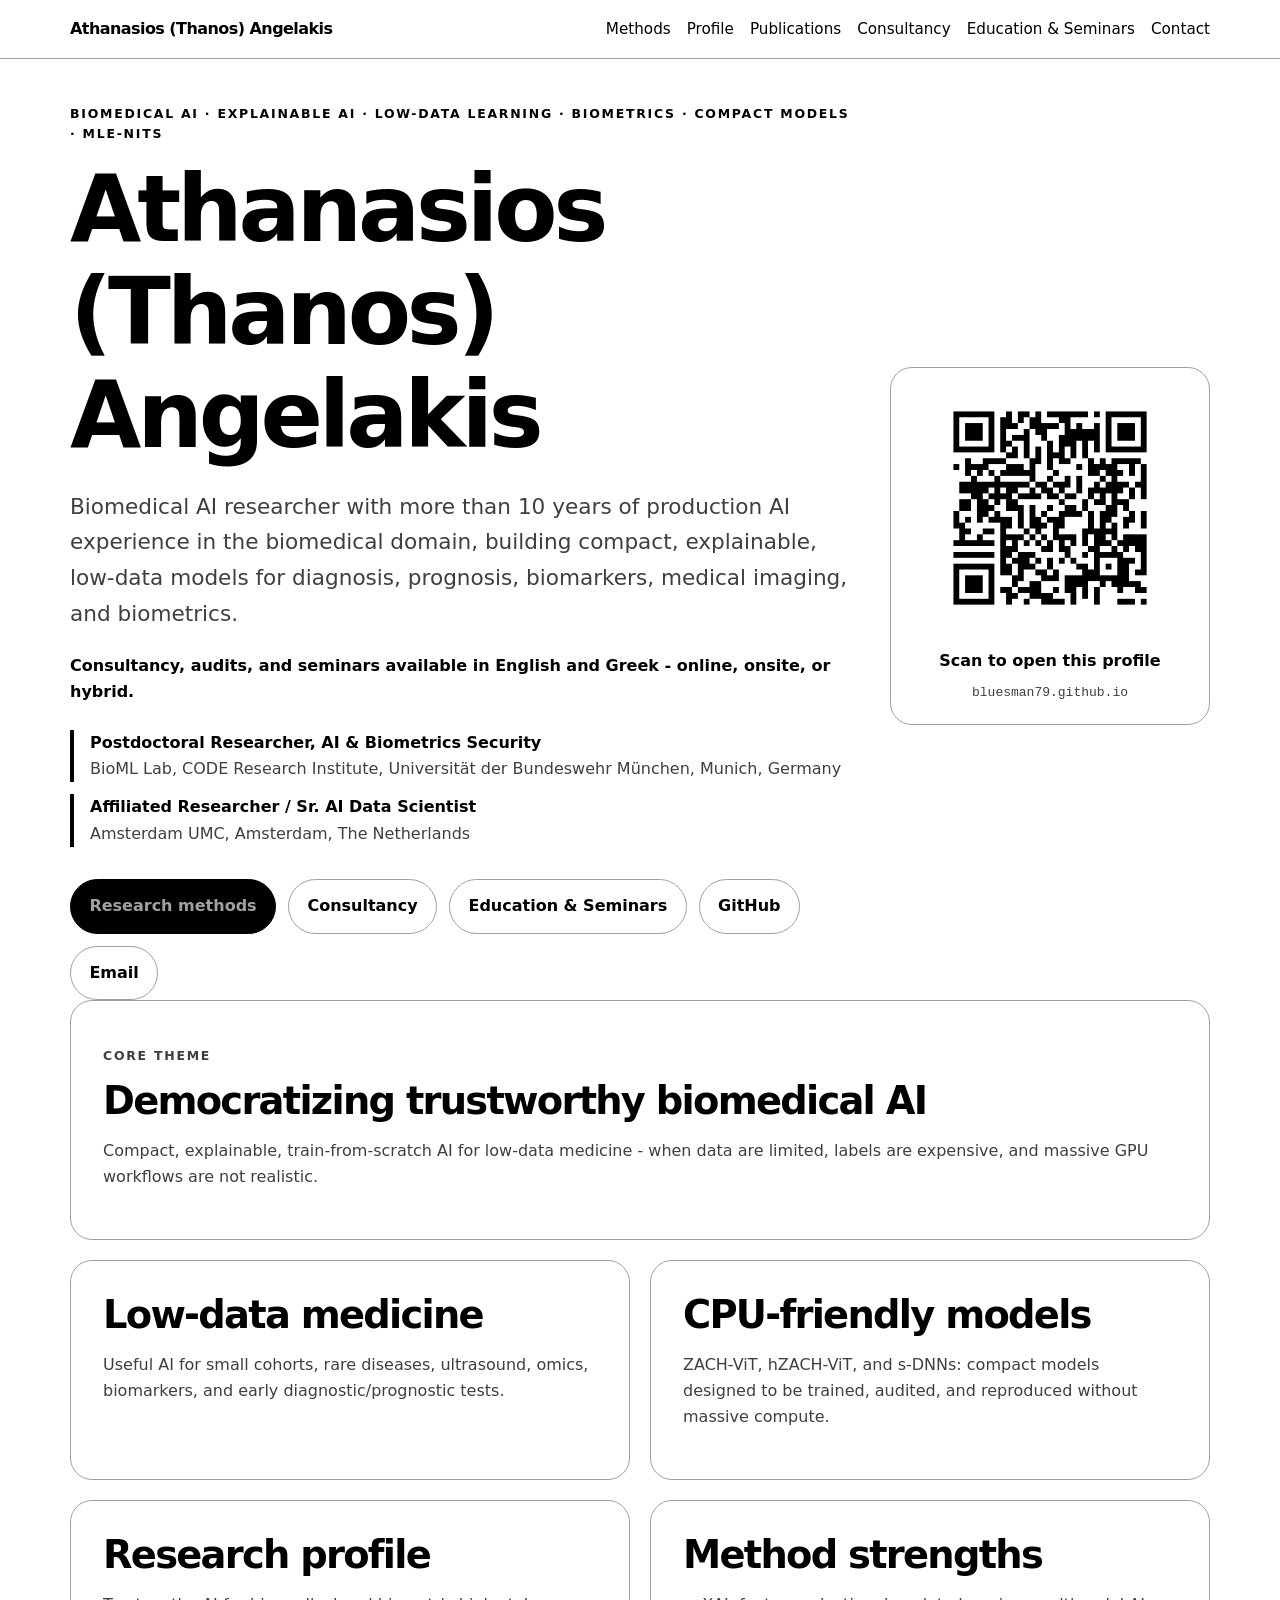
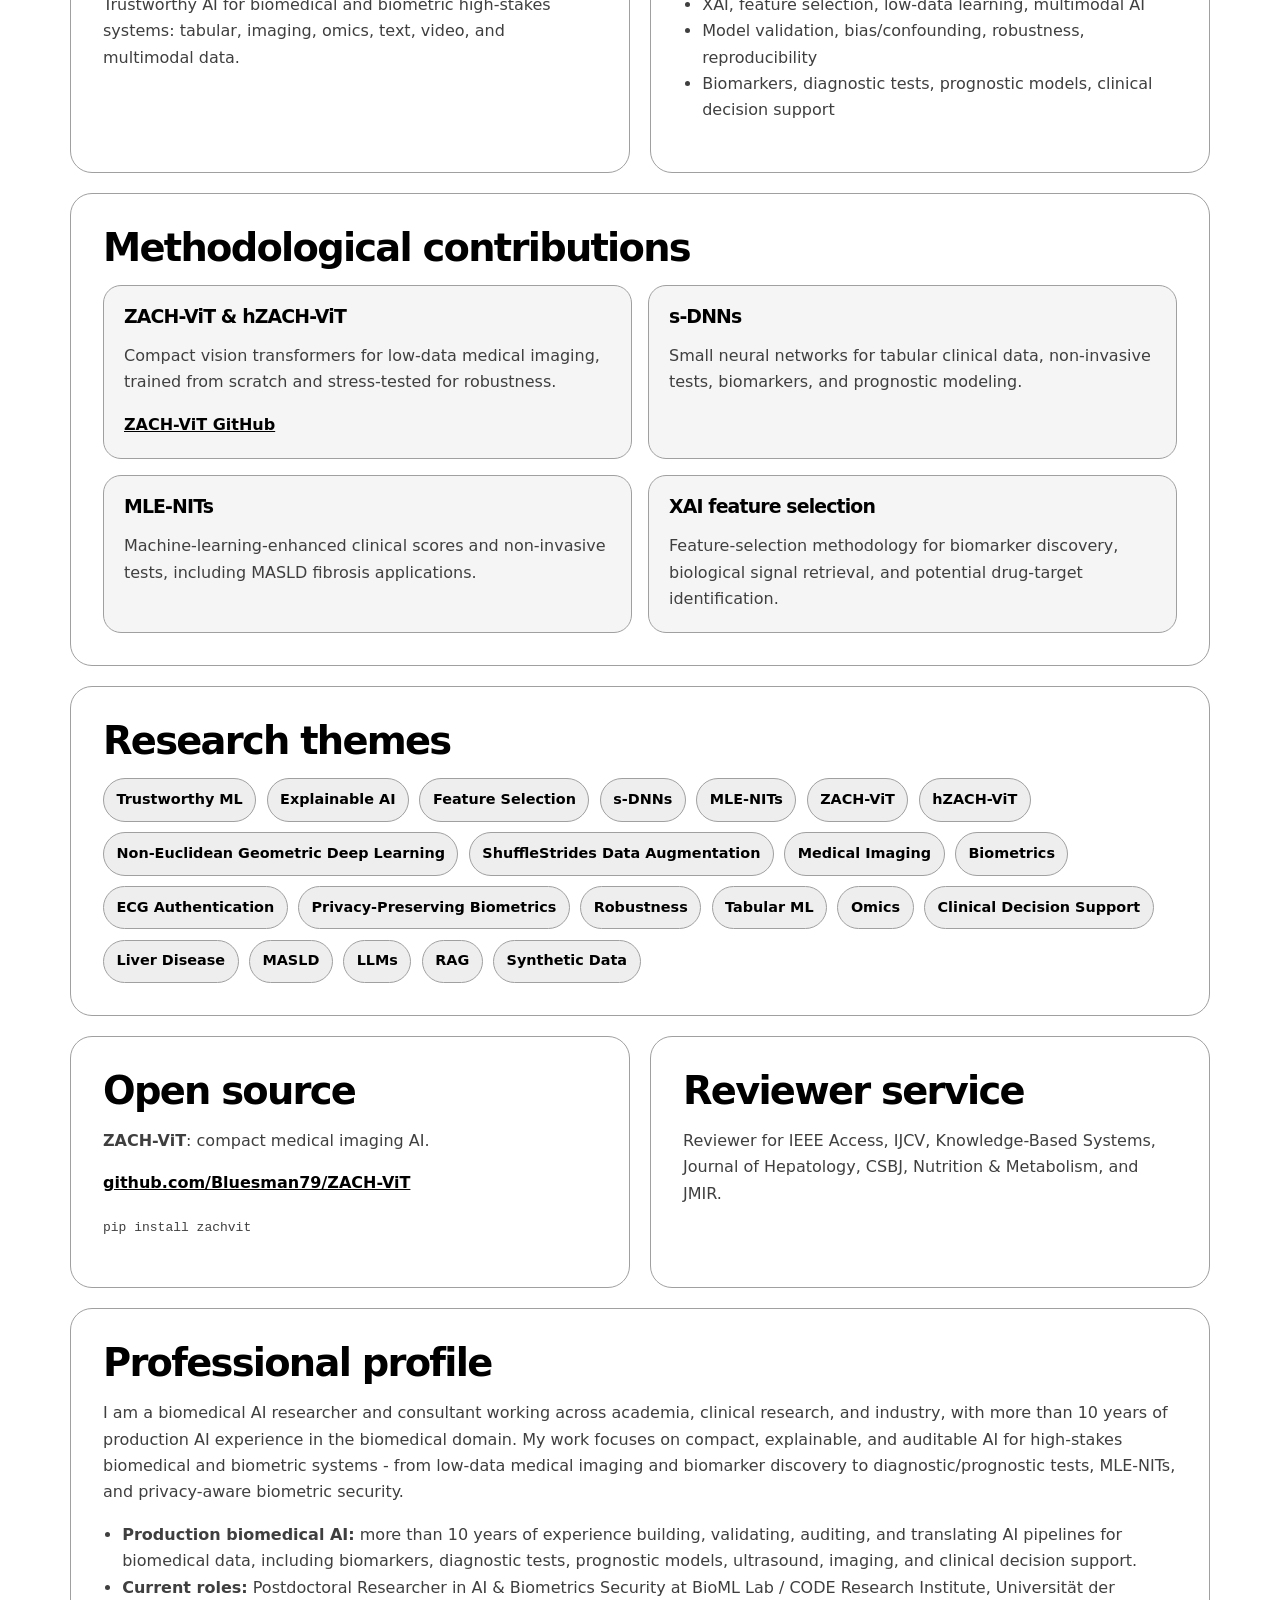
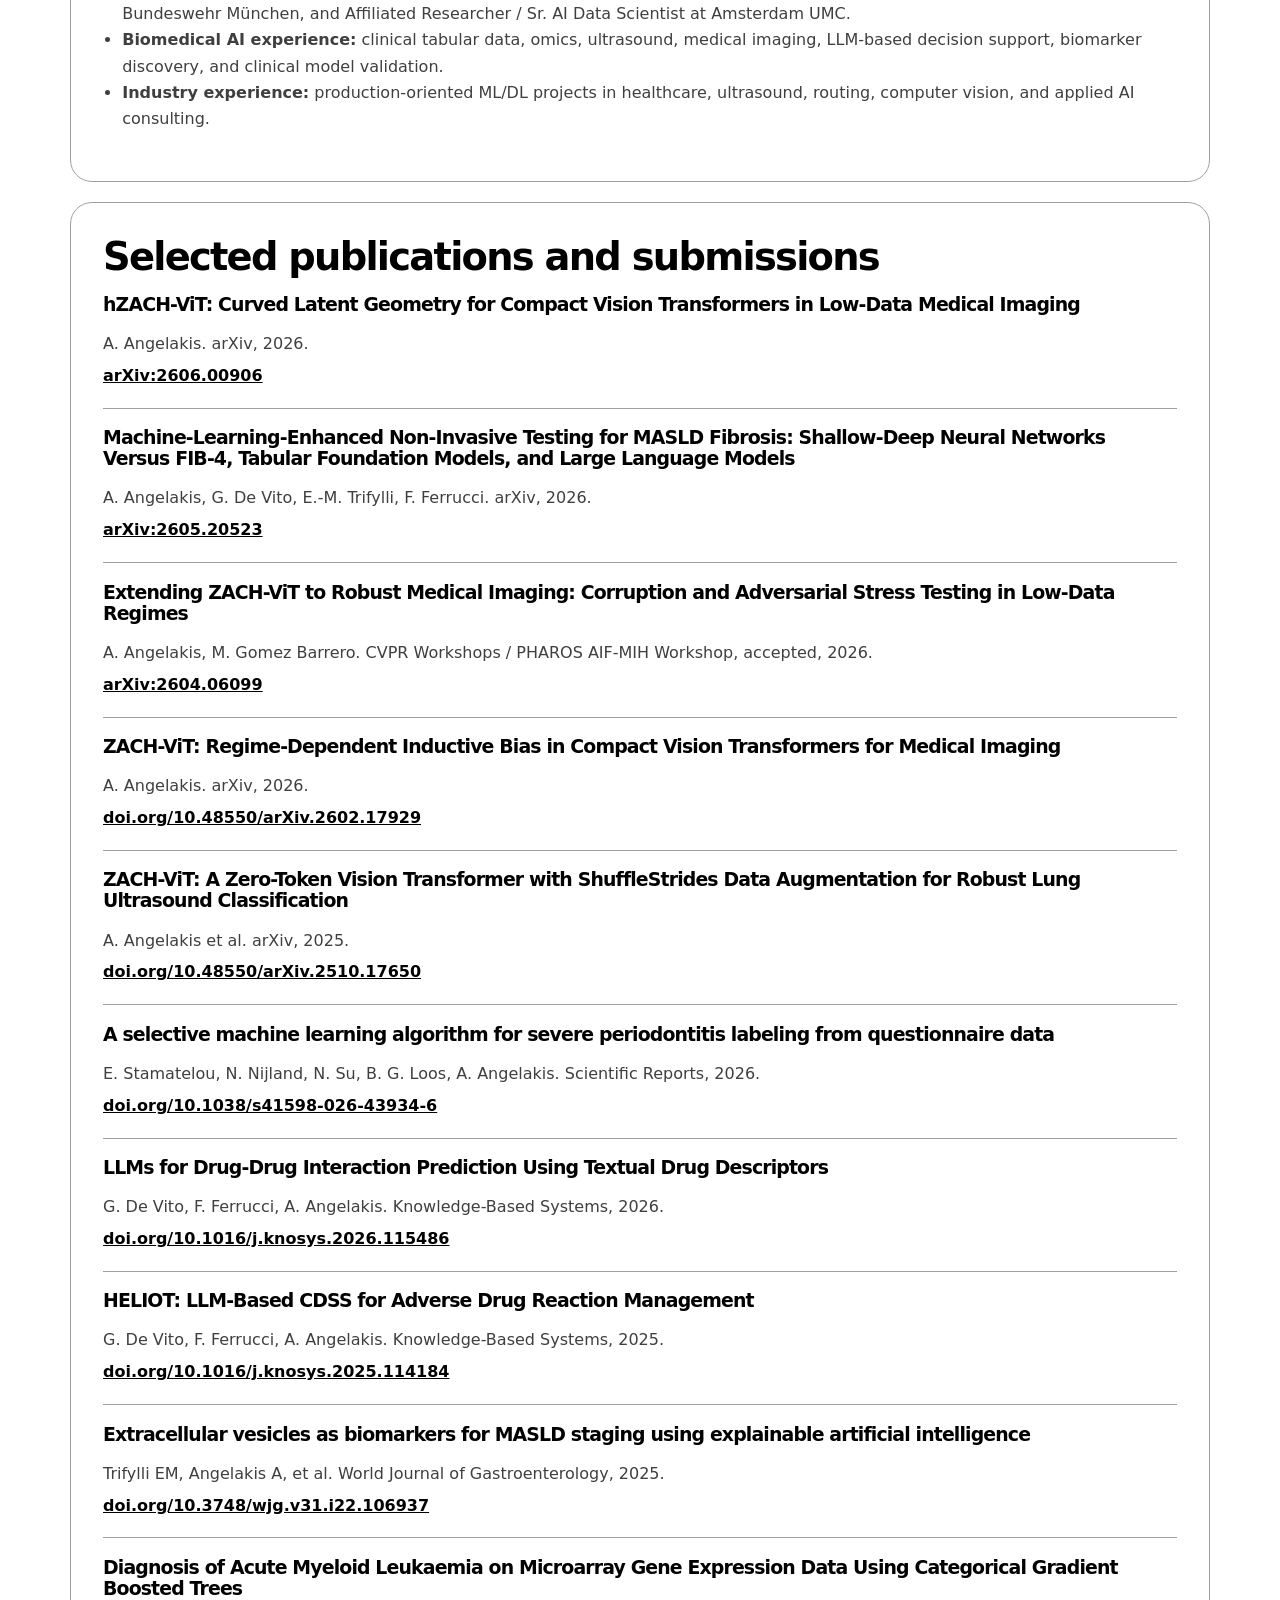
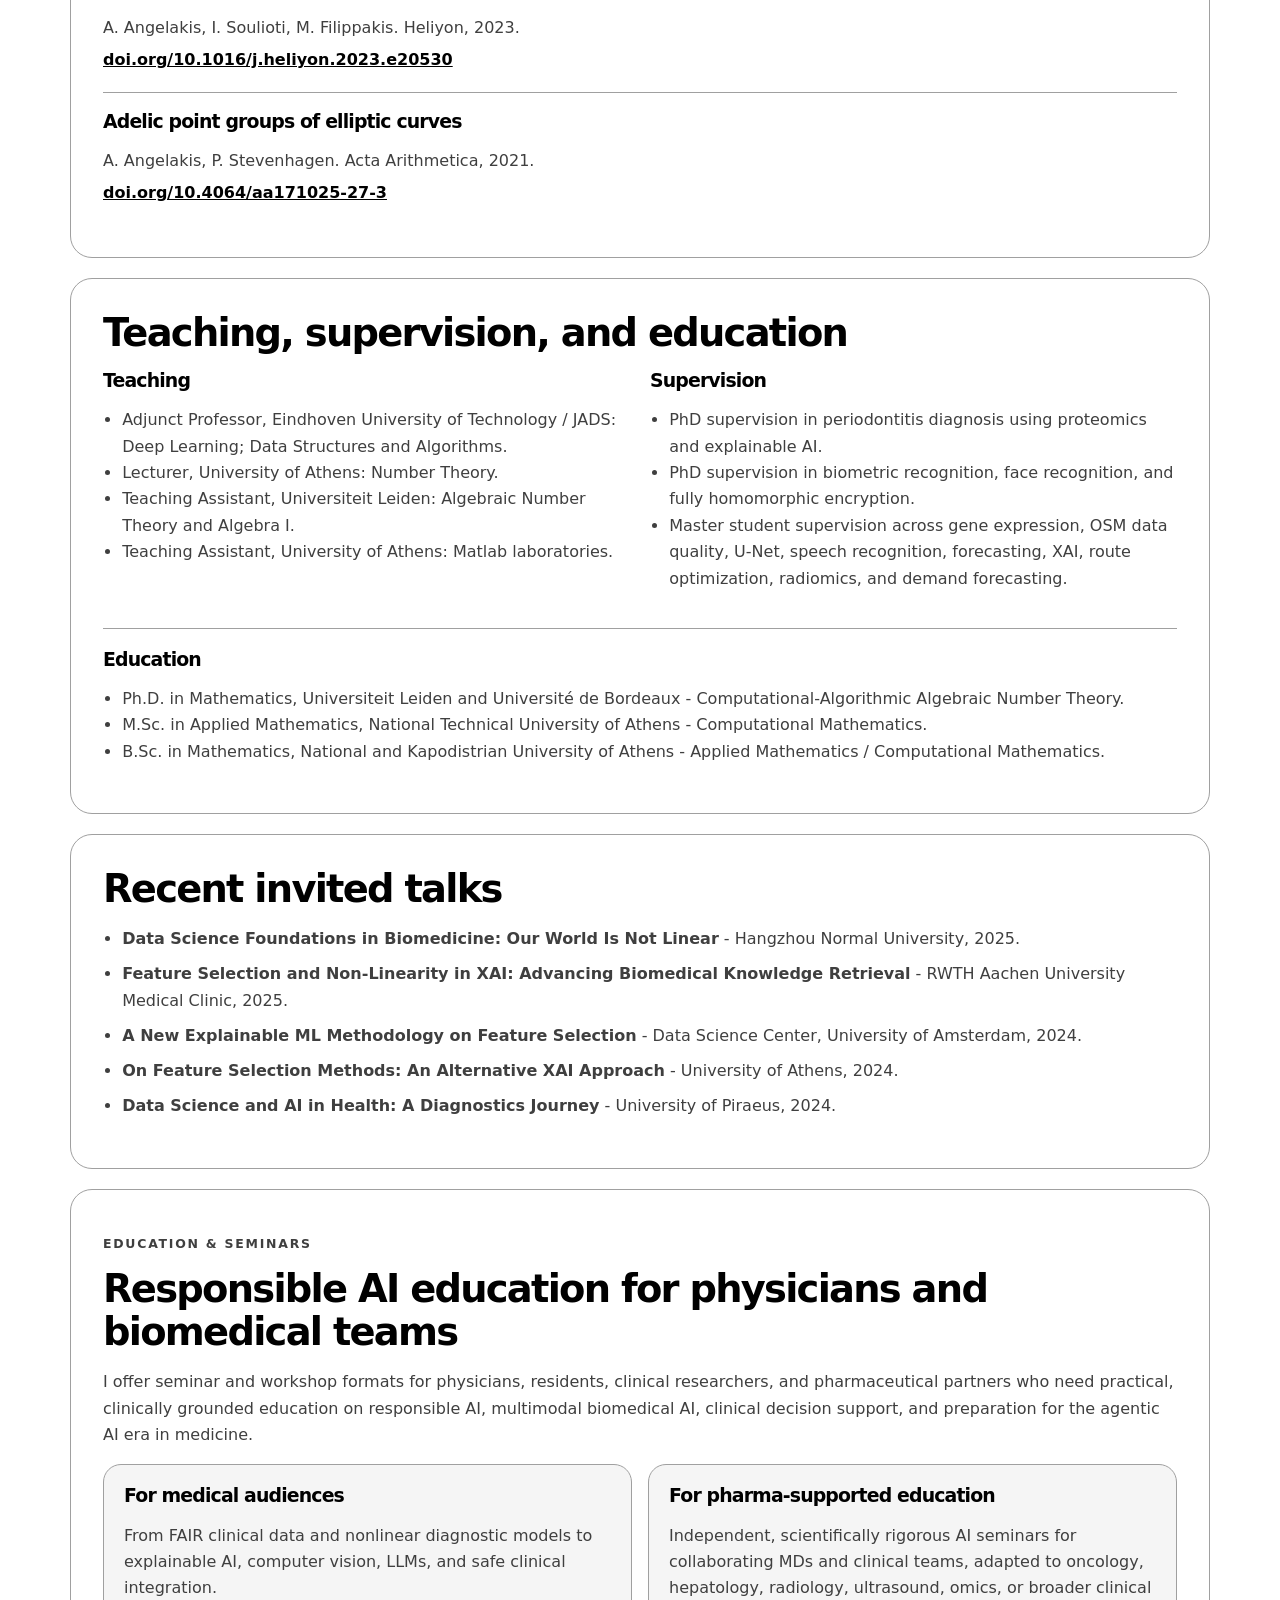
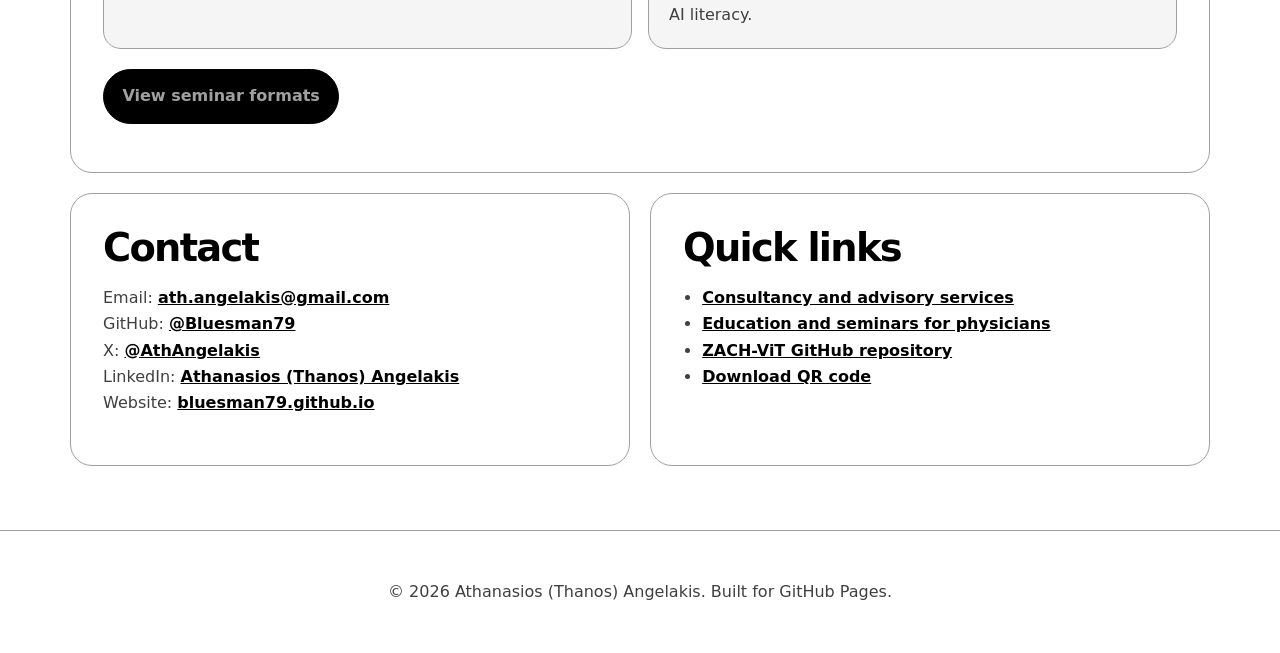
==== commit 2e83bade: "Add files via upload" ====
--- a/index.html
+++ b/index.html
@@ -1,16 +1,311 @@
-<!doctype html>
-<html>
-  <head>
-    <meta charset="UTF-8" />
-    <meta name="viewport" content="width=device-width, initial-scale=1.0" />
-    <title>Athanasios Angelakis</title>
-    <link rel="preconnect" href="https://fonts.googleapis.com" />
-    <link rel="preconnect" href="https://fonts.gstatic.com" crossorigin />
-    <link href="https://fonts.googleapis.com/css2?family=Noto+Sans+SC:wght@300;400;500;700&family=Noto+Serif+SC:wght@300;400;500;600;700&display=swap" rel="stylesheet" />
-    <script type="module" crossorigin src="./assets/index-ZAtTmskO.js"></script>
-    <link rel="stylesheet" crossorigin href="./assets/index-Ia3p2bAJ.css">
-  </head>
-  <body>
-    <div id="root"></div>
-  </body>
+<!DOCTYPE html>
+
+<html lang="en">
+<head>
+<meta charset="utf-8"/>
+<meta content="width=device-width, initial-scale=1" name="viewport"/>
+<meta content="Athanasios (Thanos) Angelakis" name="author"/>
+<meta content="#000000" name="theme-color"/>
+<link href="assets/style.css" rel="stylesheet"/>
+<title>Athanasios (Thanos) Angelakis | Biomedical AI, XAI &amp; Biometrics</title>
+<meta content="Academic profile of Athanasios (Thanos) Angelakis: trustworthy machine learning, explainable AI, biomedical AI, biometrics, ZACH-ViT/hZACH-ViT, s-DNNs, MLE-NITs, feature selection, and AI education for clinicians." name="description"/>
+<meta content="Athanasios (Thanos) Angelakis | Biomedical AI, XAI &amp; Biometrics" property="og:title"/>
+<meta content="Trustworthy ML, explainable AI, biomedical AI, biometrics, ZACH-ViT/hZACH-ViT, s-DNNs, MLE-NITs, feature selection, and AI education for clinicians." property="og:description"/>
+<meta content="website" property="og:type"/>
+<meta content="https://bluesman79.github.io" property="og:url"/>
+
+<script async="" src="https://plausible.io/js/pa-X5d4AI5vOX1eDQTtaySWo.js"></script>
+<script>
+ window.plausible=window.plausible||function(){(plausible.q=plausible.q||[]).push(arguments)},plausible.init=plausible.init||function(i){plausible.o=i||{}};
+ plausible.init()
+ </script>
+</head>
+<body>
+<header class="site-header">
+<nav class="nav">
+<a class="brand" href="index.html">Athanasios (Thanos) Angelakis</a>
+<div class="nav-links">
+<a href="index.html#methods">Methods</a>
+<a href="index.html#experience">Profile</a>
+<a href="index.html#publications">Publications</a>
+<a href="consultancy.html">Consultancy</a>
+<a href="seminars.html">Education &amp; Seminars</a>
+<a href="index.html#contact">Contact</a>
+</div>
+</nav>
+</header>
+<main id="top">
+<section class="hero">
+<div class="hero-text">
+<p class="eyebrow">Biomedical AI · Explainable AI · Low-Data Learning · Biometrics · Compact Models · MLE-NITs</p>
+<h1>Athanasios (Thanos) Angelakis</h1>
+<p class="subtitle">Biomedical AI researcher with more than 10 years of production AI experience in the biomedical domain, building compact, explainable, low-data models for diagnosis, prognosis, biomarkers, medical imaging, and biometrics.</p>
+<p class="availability">Consultancy, audits, and seminars available in English and Greek - online, onsite, or hybrid.</p>
+<div class="role-list">
+<p><strong>Postdoctoral Researcher, AI &amp; Biometrics Security</strong><br/>BioML Lab, CODE Research Institute, Universität der Bundeswehr München, Munich, Germany</p>
+<p><strong>Affiliated Researcher / Sr. AI Data Scientist</strong><br/>Amsterdam UMC, Amsterdam, The Netherlands</p>
+</div>
+<div class="hero-actions">
+<a class="button primary" href="#methods">Research methods</a>
+<a class="button secondary" href="consultancy.html">Consultancy</a>
+<a class="button secondary" href="seminars.html">Education &amp; Seminars</a>
+<a class="button secondary" href="https://github.com/Bluesman79" rel="noopener" target="_blank">GitHub</a>
+<a class="button secondary" href="mailto:ath.angelakis@gmail.com">Email</a>
+</div>
+</div>
+<aside aria-label="QR code for this website" class="qr-card">
+<img alt="QR code linking to https://bluesman79.github.io" src="assets/qr-bluesman79-github-pages.png"/>
+<p>Scan to open this profile</p>
+<code>bluesman79.github.io</code>
+</aside>
+</section>
+<section class="notice">
+<div>
+<p class="label">Core theme</p>
+<h2>Democratizing trustworthy biomedical AI</h2>
+<p>Compact, explainable, train-from-scratch AI for low-data medicine - when data are limited, labels are expensive, and massive GPU workflows are not realistic.</p>
+</div>
+</section>
+<section class="grid two">
+<article class="card">
+<h2>Low-data medicine</h2>
+<p>Useful AI for small cohorts, rare diseases, ultrasound, omics, biomarkers, and early diagnostic/prognostic tests.</p>
+</article>
+<article class="card">
+<h2>CPU-friendly models</h2>
+<p>ZACH-ViT, hZACH-ViT, and s-DNNs: compact models designed to be trained, audited, and reproduced without massive compute.</p>
+</article>
+</section>
+<section class="grid two">
+<article class="card">
+<h2>Research profile</h2>
+<p>Trustworthy AI for biomedical and biometric high-stakes systems: tabular, imaging, omics, text, video, and multimodal data.</p>
+</article>
+<article class="card">
+<h2>Method strengths</h2>
+<ul>
+<li>XAI, feature selection, low-data learning, multimodal AI</li>
+<li>Model validation, bias/confounding, robustness, reproducibility</li>
+<li>Biomarkers, diagnostic tests, prognostic models, clinical decision support</li>
+</ul>
+</article>
+</section>
+<section class="card" id="methods">
+<h2>Methodological contributions</h2>
+<div class="method-grid">
+<article>
+<h3>ZACH-ViT &amp; hZACH-ViT</h3>
+<p>Compact vision transformers for low-data medical imaging, trained from scratch and stress-tested for robustness.</p>
+<p><a href="https://github.com/Bluesman79/ZACH-ViT" rel="noopener" target="_blank">ZACH-ViT GitHub</a></p>
+</article>
+<article>
+<h3>s-DNNs</h3>
+<p>Small neural networks for tabular clinical data, non-invasive tests, biomarkers, and prognostic modeling.</p>
+</article>
+<article>
+<h3>MLE-NITs</h3>
+<p>Machine-learning-enhanced clinical scores and non-invasive tests, including MASLD fibrosis applications.</p>
+</article>
+<article>
+<h3>XAI feature selection</h3>
+<p>Feature-selection methodology for biomarker discovery, biological signal retrieval, and potential drug-target identification.</p>
+</article>
+</div>
+</section>
+<section class="card" id="research">
+<h2>Research themes</h2>
+<div class="pill-row">
+<span>Trustworthy ML</span>
+<span>Explainable AI</span>
+<span>Feature Selection</span>
+<span>s-DNNs</span>
+<span>MLE-NITs</span>
+<span>ZACH-ViT</span>
+<span>hZACH-ViT</span>
+<span>Non-Euclidean Geometric Deep Learning</span>
+<span>ShuffleStrides Data Augmentation</span>
+<span>Medical Imaging</span>
+<span>Biometrics</span>
+<span>ECG Authentication</span>
+<span>Privacy-Preserving Biometrics</span>
+<span>Robustness</span>
+<span>Tabular ML</span>
+<span>Omics</span>
+<span>Clinical Decision Support</span>
+<span>Liver Disease</span>
+<span>MASLD</span>
+<span>LLMs</span>
+<span>RAG</span>
+<span>Synthetic Data</span>
+</div>
+</section>
+<section class="grid two">
+<article class="card">
+<h2>Open source</h2>
+<p><strong>ZACH-ViT</strong>: compact medical imaging AI.</p>
+<p><a href="https://github.com/Bluesman79/ZACH-ViT" rel="noopener" target="_blank">github.com/Bluesman79/ZACH-ViT</a></p>
+<p><code>pip install zachvit</code></p>
+</article>
+<article class="card">
+<h2>Reviewer service</h2>
+<p>Reviewer for IEEE Access, IJCV, Knowledge-Based Systems, Journal of Hepatology, CSBJ, Nutrition &amp; Metabolism, and JMIR.</p>
+</article>
+</section>
+<section class="card" id="experience">
+<h2>Professional profile</h2>
+<p>I am a biomedical AI researcher and consultant working across academia, clinical research, and industry, with more than 10 years of production AI experience in the biomedical domain. My work focuses on compact, explainable, and auditable AI for high-stakes biomedical and biometric systems - from low-data medical imaging and biomarker discovery to diagnostic/prognostic tests, MLE-NITs, and privacy-aware biometric security.</p>
+<ul>
+<li><strong>Production biomedical AI:</strong> more than 10 years of experience building, validating, auditing, and translating AI pipelines for biomedical data, including biomarkers, diagnostic tests, prognostic models, ultrasound, imaging, and clinical decision support.</li>
+<li><strong>Current roles:</strong> Postdoctoral Researcher in AI &amp; Biometrics Security at BioML Lab / CODE Research Institute, Universität der Bundeswehr München, and Affiliated Researcher / Sr. AI Data Scientist at Amsterdam UMC.</li>
+<li><strong>Biomedical AI experience:</strong> clinical tabular data, omics, ultrasound, medical imaging, LLM-based decision support, biomarker discovery, and clinical model validation.</li>
+<li><strong>Industry experience:</strong> production-oriented ML/DL projects in healthcare, ultrasound, routing, computer vision, and applied AI consulting.</li>
+</ul>
+</section>
+<section class="card" id="publications">
+<h2>Selected publications and submissions</h2>
+<div class="publication">
+<h3>hZACH-ViT: Curved Latent Geometry for Compact Vision Transformers in Low-Data Medical Imaging</h3>
+<p>A. Angelakis. arXiv, 2026.</p>
+<a href="https://arxiv.org/abs/2606.00906" rel="noopener" target="_blank">arXiv:2606.00906</a>
+</div>
+<div class="publication">
+<h3>Machine-Learning-Enhanced Non-Invasive Testing for MASLD Fibrosis: Shallow-Deep Neural Networks Versus FIB-4, Tabular Foundation Models, and Large Language Models</h3>
+<p>A. Angelakis, G. De Vito, E.-M. Trifylli, F. Ferrucci. arXiv, 2026.</p>
+<a href="https://arxiv.org/abs/2605.20523" rel="noopener" target="_blank">arXiv:2605.20523</a>
+</div>
+<div class="publication">
+<h3>Extending ZACH-ViT to Robust Medical Imaging: Corruption and Adversarial Stress Testing in Low-Data Regimes</h3>
+<p>A. Angelakis, M. Gomez Barrero. CVPR Workshops / PHAROS AIF-MIH Workshop, accepted, 2026.</p>
+<a href="https://arxiv.org/abs/2604.06099" rel="noopener" target="_blank">arXiv:2604.06099</a>
+</div>
+<div class="publication">
+<h3>ZACH-ViT: Regime-Dependent Inductive Bias in Compact Vision Transformers for Medical Imaging</h3>
+<p>A. Angelakis. arXiv, 2026.</p>
+<a href="https://doi.org/10.48550/arXiv.2602.17929" rel="noopener" target="_blank">doi.org/10.48550/arXiv.2602.17929</a>
+</div>
+<div class="publication">
+<h3>ZACH-ViT: A Zero-Token Vision Transformer with ShuffleStrides Data Augmentation for Robust Lung Ultrasound Classification</h3>
+<p>A. Angelakis et al. arXiv, 2025.</p>
+<a href="https://doi.org/10.48550/arXiv.2510.17650" rel="noopener" target="_blank">doi.org/10.48550/arXiv.2510.17650</a>
+</div>
+<div class="publication">
+<h3>A selective machine learning algorithm for severe periodontitis labeling from questionnaire data</h3>
+<p>E. Stamatelou, N. Nijland, N. Su, B. G. Loos, A. Angelakis. Scientific Reports, 2026.</p>
+<a href="https://doi.org/10.1038/s41598-026-43934-6" rel="noopener" target="_blank">doi.org/10.1038/s41598-026-43934-6</a>
+</div>
+<div class="publication">
+<h3>LLMs for Drug-Drug Interaction Prediction Using Textual Drug Descriptors</h3>
+<p>G. De Vito, F. Ferrucci, A. Angelakis. Knowledge-Based Systems, 2026.</p>
+<a href="https://doi.org/10.1016/j.knosys.2026.115486" rel="noopener" target="_blank">doi.org/10.1016/j.knosys.2026.115486</a>
+</div>
+<div class="publication">
+<h3>HELIOT: LLM-Based CDSS for Adverse Drug Reaction Management</h3>
+<p>G. De Vito, F. Ferrucci, A. Angelakis. Knowledge-Based Systems, 2025.</p>
+<a href="https://doi.org/10.1016/j.knosys.2025.114184" rel="noopener" target="_blank">doi.org/10.1016/j.knosys.2025.114184</a>
+</div>
+<div class="publication">
+<h3>Extracellular vesicles as biomarkers for MASLD staging using explainable artificial intelligence</h3>
+<p>Trifylli EM, Angelakis A, et al. World Journal of Gastroenterology, 2025.</p>
+<a href="https://doi.org/10.3748/wjg.v31.i22.106937" rel="noopener" target="_blank">doi.org/10.3748/wjg.v31.i22.106937</a>
+</div>
+<div class="publication">
+<h3>Diagnosis of Acute Myeloid Leukaemia on Microarray Gene Expression Data Using Categorical Gradient Boosted Trees</h3>
+<p>A. Angelakis, I. Soulioti, M. Filippakis. Heliyon, 2023.</p>
+<a href="https://doi.org/10.1016/j.heliyon.2023.e20530" rel="noopener" target="_blank">doi.org/10.1016/j.heliyon.2023.e20530</a>
+</div>
+<div class="publication">
+<h3>Adelic point groups of elliptic curves</h3>
+<p>A. Angelakis, P. Stevenhagen. Acta Arithmetica, 2021.</p>
+<a href="https://doi.org/10.4064/aa171025-27-3" rel="noopener" target="_blank">doi.org/10.4064/aa171025-27-3</a>
+</div>
+</section>
+<section class="card" id="teaching">
+<h2>Teaching, supervision, and education</h2>
+<div class="grid two inner-grid">
+<article>
+<h3>Teaching</h3>
+<ul>
+<li>Adjunct Professor, Eindhoven University of Technology / JADS: Deep Learning; Data Structures and Algorithms.</li>
+<li>Lecturer, University of Athens: Number Theory.</li>
+<li>Teaching Assistant, Universiteit Leiden: Algebraic Number Theory and Algebra I.</li>
+<li>Teaching Assistant, University of Athens: Matlab laboratories.</li>
+</ul>
+</article>
+<article>
+<h3>Supervision</h3>
+<ul>
+<li>PhD supervision in periodontitis diagnosis using proteomics and explainable AI.</li>
+<li>PhD supervision in biometric recognition, face recognition, and fully homomorphic encryption.</li>
+<li>Master student supervision across gene expression, OSM data quality, U-Net, speech recognition, forecasting, XAI, route optimization, radiomics, and demand forecasting.</li>
+</ul>
+</article>
+</div>
+<div class="education">
+<h3>Education</h3>
+<ul>
+<li>Ph.D. in Mathematics, Universiteit Leiden and Université de Bordeaux - Computational-Algorithmic Algebraic Number Theory.</li>
+<li>M.Sc. in Applied Mathematics, National Technical University of Athens - Computational Mathematics.</li>
+<li>B.Sc. in Mathematics, National and Kapodistrian University of Athens - Applied Mathematics / Computational Mathematics.</li>
+</ul>
+</div>
+</section>
+<section class="card">
+<h2>Recent invited talks</h2>
+<ul class="talks">
+<li><strong>Data Science Foundations in Biomedicine: Our World Is Not Linear</strong> - Hangzhou Normal University, 2025.</li>
+<li><strong>Feature Selection and Non-Linearity in XAI: Advancing Biomedical Knowledge Retrieval</strong> - RWTH Aachen University Medical Clinic, 2025.</li>
+<li><strong>A New Explainable ML Methodology on Feature Selection</strong> - Data Science Center, University of Amsterdam, 2024.</li>
+<li><strong>On Feature Selection Methods: An Alternative XAI Approach</strong> - University of Athens, 2024.</li>
+<li><strong>Data Science and AI in Health: A Diagnostics Journey</strong> - University of Piraeus, 2024.</li>
+</ul>
+</section>
+<section class="card" id="seminars-preview">
+<p class="label">Education &amp; Seminars</p>
+<h2>Responsible AI education for physicians and biomedical teams</h2>
+<p>
+ I offer seminar and workshop formats for physicians, residents, clinical researchers, and pharmaceutical
+ partners who need practical, clinically grounded education on responsible AI, multimodal biomedical AI,
+ clinical decision support, and preparation for the agentic AI era in medicine.
+ </p>
+<div class="method-grid">
+<article>
+<h3>For medical audiences</h3>
+<p>From FAIR clinical data and nonlinear diagnostic models to explainable AI, computer vision, LLMs, and safe clinical integration.</p>
+</article>
+<article>
+<h3>For pharma-supported education</h3>
+<p>Independent, scientifically rigorous AI seminars for collaborating MDs and clinical teams, adapted to oncology, hepatology, radiology, ultrasound, omics, or broader clinical AI literacy.</p>
+</article>
+</div>
+<p class="inline-cta"><a class="button primary" href="seminars.html">View seminar formats</a></p>
+</section>
+<section class="grid two" id="contact">
+<article class="card">
+<h2>Contact</h2>
+<p>
+ Email: <a href="mailto:ath.angelakis@gmail.com">ath.angelakis@gmail.com</a><br/>
+ GitHub: <a href="https://github.com/Bluesman79" rel="noopener" target="_blank">@Bluesman79</a><br/>
+ X: <a href="https://x.com/AthAngelakis" rel="noopener" target="_blank">@AthAngelakis</a><br/>
+ LinkedIn: <a href="https://www.linkedin.com/in/athanasios-angelakis-116723103/" rel="noopener" target="_blank">Athanasios (Thanos) Angelakis</a><br/>
+ Website: <a href="https://bluesman79.github.io">bluesman79.github.io</a>
+</p>
+</article>
+<article class="card">
+<h2>Quick links</h2>
+<ul>
+<li><a href="consultancy.html">Consultancy and advisory services</a></li>
+<li><a href="seminars.html">Education and seminars for physicians</a></li>
+<li><a href="https://github.com/Bluesman79/ZACH-ViT" rel="noopener" target="_blank">ZACH-ViT GitHub repository</a></li>
+<li><a download="" href="assets/qr-bluesman79-github-pages.png">Download QR code</a></li>
+</ul>
+</article>
+</section>
+</main>
+<footer class="footer">
+<p>© <span id="year"></span> Athanasios (Thanos) Angelakis. Built for GitHub Pages.</p>
+</footer>
+<script>
+ document.getElementById("year").textContent = new Date().getFullYear();
+ </script>
+</body>
 </html>
--- a/assets/style.css
+++ b/assets/style.css
@@ -0,0 +1,450 @@
+:root {
+  --bg: #ffffff;
+  --text: #000000;
+  --muted: #3f3f3f;
+  --card: #ffffff;
+  --line: #a0a0a0;
+  --accent: #000000;
+  --blue: #000000;
+  --blue-soft: rgba(160, 160, 160, 0.18);
+  --radius: 22px;
+  --shadow: none;
+}
+
+* { box-sizing: border-box; }
+html { scroll-behavior: smooth; }
+
+body {
+  margin: 0;
+  font-family: Inter, ui-sans-serif, system-ui, -apple-system, BlinkMacSystemFont, "Segoe UI", sans-serif;
+  color: var(--text);
+  background: var(--bg);
+  line-height: 1.65;
+}
+
+a { color: inherit; }
+
+.site-header {
+  position: sticky;
+  top: 0;
+  z-index: 10;
+  backdrop-filter: blur(14px);
+  background: #ffffff;
+  border-bottom: 1px solid #a0a0a0;
+}
+
+.nav {
+  max-width: 1180px;
+  margin: 0 auto;
+  padding: 1rem 1.25rem;
+  display: flex;
+  align-items: center;
+  justify-content: space-between;
+  gap: 1rem;
+}
+
+.brand {
+  font-weight: 850;
+  text-decoration: none;
+  letter-spacing: -0.035em;
+}
+
+.nav-links {
+  display: flex;
+  gap: 1rem;
+  color: #000000;
+  font-size: 0.95rem;
+  flex-wrap: wrap;
+}
+
+.nav-links a { text-decoration: none; }
+
+main {
+  max-width: 1180px;
+  margin: 0 auto;
+  padding: 2rem 1.25rem 4rem;
+}
+
+.hero {
+  min-height: 72vh;
+  display: grid;
+  grid-template-columns: minmax(0, 1fr) 320px;
+  gap: 2rem;
+  align-items: center;
+}
+
+.page-hero {
+  padding: 5rem 0 2rem;
+  max-width: 900px;
+}
+
+.eyebrow, .label {
+  text-transform: uppercase;
+  letter-spacing: 0.14em;
+  font-weight: 850;
+  color: var(--blue);
+  font-size: 0.78rem;
+}
+
+h1, h2, h3 {
+  line-height: 1.12;
+  letter-spacing: -0.045em;
+  margin: 0 0 1rem;
+}
+
+h1 { font-size: clamp(3rem, 7.2vw, 6rem); }
+h2 { font-size: clamp(1.75rem, 3vw, 2.45rem); }
+h3 { font-size: 1.18rem; }
+
+.subtitle {
+  max-width: 790px;
+  font-size: clamp(1.15rem, 2vw, 1.35rem);
+  color: var(--muted);
+  margin-bottom: 1.35rem;
+}
+
+.role-list {
+  display: grid;
+  gap: 0.75rem;
+  margin: 1.5rem 0 2rem;
+}
+
+.role-list p {
+  margin: 0;
+  padding-left: 1rem;
+  border-left: 4px solid var(--accent);
+  color: var(--muted);
+}
+
+.role-list strong { color: var(--text); }
+
+.hero-actions, .inline-links {
+  display: flex;
+  flex-wrap: wrap;
+  gap: 0.75rem;
+}
+
+.button {
+  display: inline-flex;
+  align-items: center;
+  justify-content: center;
+  border-radius: 999px;
+  padding: 0.82rem 1.15rem;
+  font-weight: 780;
+  text-decoration: none;
+  border: 1px solid var(--line);
+}
+
+.primary {
+  background: #000000;
+  color: #a0a0a0;
+  border-color: #000000;
+}
+
+.secondary { background: #ffffff; color: #000000; border-color: #a0a0a0; }
+
+.qr-card, .card, .notice {
+  background: var(--card);
+  border: 1px solid #a0a0a0;
+  border-radius: var(--radius);
+  box-shadow: var(--shadow);
+}
+
+.qr-card {
+  padding: 1.25rem;
+  text-align: center;
+}
+
+.qr-card img {
+  width: 100%;
+  max-width: 240px;
+  border-radius: 18px;
+  background: #ffffff;
+}
+
+.qr-card p {
+  margin: 0.75rem 0 0.2rem;
+  font-weight: 850;
+}
+
+.qr-card code { color: var(--muted); }
+
+.notice {
+  padding: 2rem;
+  display: flex;
+  justify-content: space-between;
+  align-items: center;
+  gap: 1.5rem;
+  margin-bottom: 1.25rem;
+}
+
+.inline-links a {
+  color: var(--blue);
+  font-weight: 800;
+}
+
+.grid {
+  display: grid;
+  gap: 1.25rem;
+  margin-top: 1.25rem;
+}
+
+.two { grid-template-columns: repeat(2, minmax(0, 1fr)); }
+
+.card {
+  padding: 2rem;
+  margin-top: 1.25rem;
+}
+
+.grid .card { margin-top: 0; }
+.card p, .card li, .notice p { color: var(--muted); }
+ul { padding-left: 1.2rem; }
+
+.method-grid {
+  display: grid;
+  grid-template-columns: repeat(2, minmax(0, 1fr));
+  gap: 1rem;
+}
+
+.method-grid article {
+  border: 1px solid var(--line);
+  background: rgba(160, 160, 160, 0.10);
+  border-radius: 18px;
+  padding: 1.25rem;
+}
+
+.method-grid p { margin-bottom: 0; }
+
+.pill-row {
+  display: flex;
+  flex-wrap: wrap;
+  gap: 0.65rem;
+}
+
+.pill-row span {
+  background: var(--blue-soft);
+  color: #000000;
+  border: 1px solid #a0a0a0;
+  padding: 0.55rem 0.78rem;
+  border-radius: 999px;
+  font-weight: 760;
+  font-size: 0.9rem;
+}
+
+pre {
+  background: #000000;
+  color: #a0a0a0;
+  padding: 1rem;
+  border-radius: 16px;
+  overflow-x: auto;
+}
+
+.publication {
+  padding: 1.15rem 0;
+  border-top: 1px solid var(--line);
+}
+
+.publication:first-of-type {
+  border-top: 0;
+  padding-top: 0;
+}
+
+.publication p { margin: 0 0 0.35rem; }
+
+.publication a, .card a {
+  font-weight: 780;
+  color: var(--blue);
+}
+
+.timeline {
+  display: grid;
+  gap: 1rem;
+}
+
+.timeline div {
+  display: grid;
+  grid-template-columns: 145px minmax(0, 1fr);
+  gap: 1rem;
+  border-top: 1px solid var(--line);
+  padding-top: 1rem;
+}
+
+.timeline div:first-child { border-top: 0; padding-top: 0; }
+
+.timeline span {
+  color: var(--blue);
+  font-weight: 850;
+}
+
+.timeline p { margin: 0; }
+.detailed p { color: var(--muted); }
+.detailed strong { color: var(--text); }
+
+.inner-grid {
+  margin-top: 0;
+}
+
+.education {
+  border-top: 1px solid var(--line);
+  margin-top: 1.25rem;
+  padding-top: 1.25rem;
+}
+
+.talks li { margin-bottom: 0.55rem; }
+
+.footer {
+  text-align: center;
+  color: var(--muted);
+  padding: 2rem 1rem;
+  border-top: 1px solid var(--line);
+}
+
+@media (max-width: 900px) {
+  .nav {
+    align-items: flex-start;
+    flex-direction: column;
+  }
+
+  .hero, .two, .notice, .method-grid {
+    grid-template-columns: 1fr;
+    display: grid;
+  }
+
+  .hero {
+    min-height: auto;
+    padding: 3rem 0 1rem;
+  }
+
+  .notice { align-items: start; }
+
+  .timeline div {
+    grid-template-columns: 1fr;
+    gap: 0.25rem;
+  }
+}
+
+
+.feature-split {
+  display: grid;
+  grid-template-columns: minmax(0, 1fr) 360px;
+  gap: 1.5rem;
+  align-items: start;
+}
+
+.image-card {
+  margin: 0;
+  border: 1px solid var(--line);
+  border-radius: 18px;
+  overflow: hidden;
+  background: rgba(160, 160, 160, 0.10);
+}
+
+.image-card img {
+  display: block;
+  width: 100%;
+  height: auto;
+}
+
+.image-card figcaption {
+  color: var(--muted);
+  font-size: 0.9rem;
+  padding: 0.8rem 1rem;
+}
+
+.format-grid {
+  display: grid;
+  grid-template-columns: repeat(4, minmax(0, 1fr));
+  gap: 1rem;
+}
+
+.format-grid article {
+  border: 1px solid var(--line);
+  background: rgba(160, 160, 160, 0.10);
+  border-radius: 18px;
+  padding: 1.1rem;
+}
+
+.inline-cta {
+  margin-top: 1.25rem;
+}
+
+@media (max-width: 900px) {
+  .feature-split, .format-grid {
+    grid-template-columns: 1fr;
+  }
+}
+
+
+.contact-form {
+  display: grid;
+  gap: 1rem;
+  margin-top: 1.25rem;
+}
+
+.form-row {
+  display: grid;
+  grid-template-columns: repeat(2, minmax(0, 1fr));
+  gap: 1rem;
+}
+
+.contact-form label {
+  display: grid;
+  gap: 0.45rem;
+  color: var(--text);
+  font-weight: 700;
+}
+
+.contact-form input,
+.contact-form select,
+.contact-form textarea {
+  width: 100%;
+  border: 1px solid var(--line);
+  border-radius: 14px;
+  padding: 0.85rem 0.95rem;
+  font: inherit;
+  color: var(--text);
+  background: #ffffff;
+  box-sizing: border-box;
+}
+
+.contact-form textarea {
+  resize: vertical;
+  min-height: 150px;
+}
+
+.contact-form input:focus,
+.contact-form select:focus,
+.contact-form textarea:focus {
+  outline: 3px solid rgba(0, 0, 0, 0.20);
+  border-color: var(--accent);
+}
+
+.form-note {
+  margin: 0;
+  color: #000000;
+  font-size: 0.95rem;
+}
+
+@media (max-width: 700px) {
+  .form-row {
+    grid-template-columns: 1fr;
+  }
+}
+
+
+/* Minimal black, grey, and white palette */
+body { background: #ffffff; color: #000000; }
+.site-header { background: #ffffff; }
+.card, .notice, .qr-card { background: #ffffff; border-color: #a0a0a0; }
+.button.primary, button.primary { background: #000000; color: #a0a0a0; border-color: #000000; }
+.button.secondary { background: #ffffff; color: #000000; border-color: #a0a0a0; }
+.button:hover { text-decoration: underline; }
+.contact-form button, .contact-form .button { background: #000000; color: #a0a0a0; border-color: #000000; }
+.contact-form input, .contact-form select, .contact-form textarea { background: #ffffff; color: #000000; border-color: #a0a0a0; }
+::placeholder { color: #3f3f3f; opacity: 0.75; }
+
+.availability {
+  font-weight: 700;
+  color: var(--ink);
+  margin: 0.8rem 0 1rem;
+}
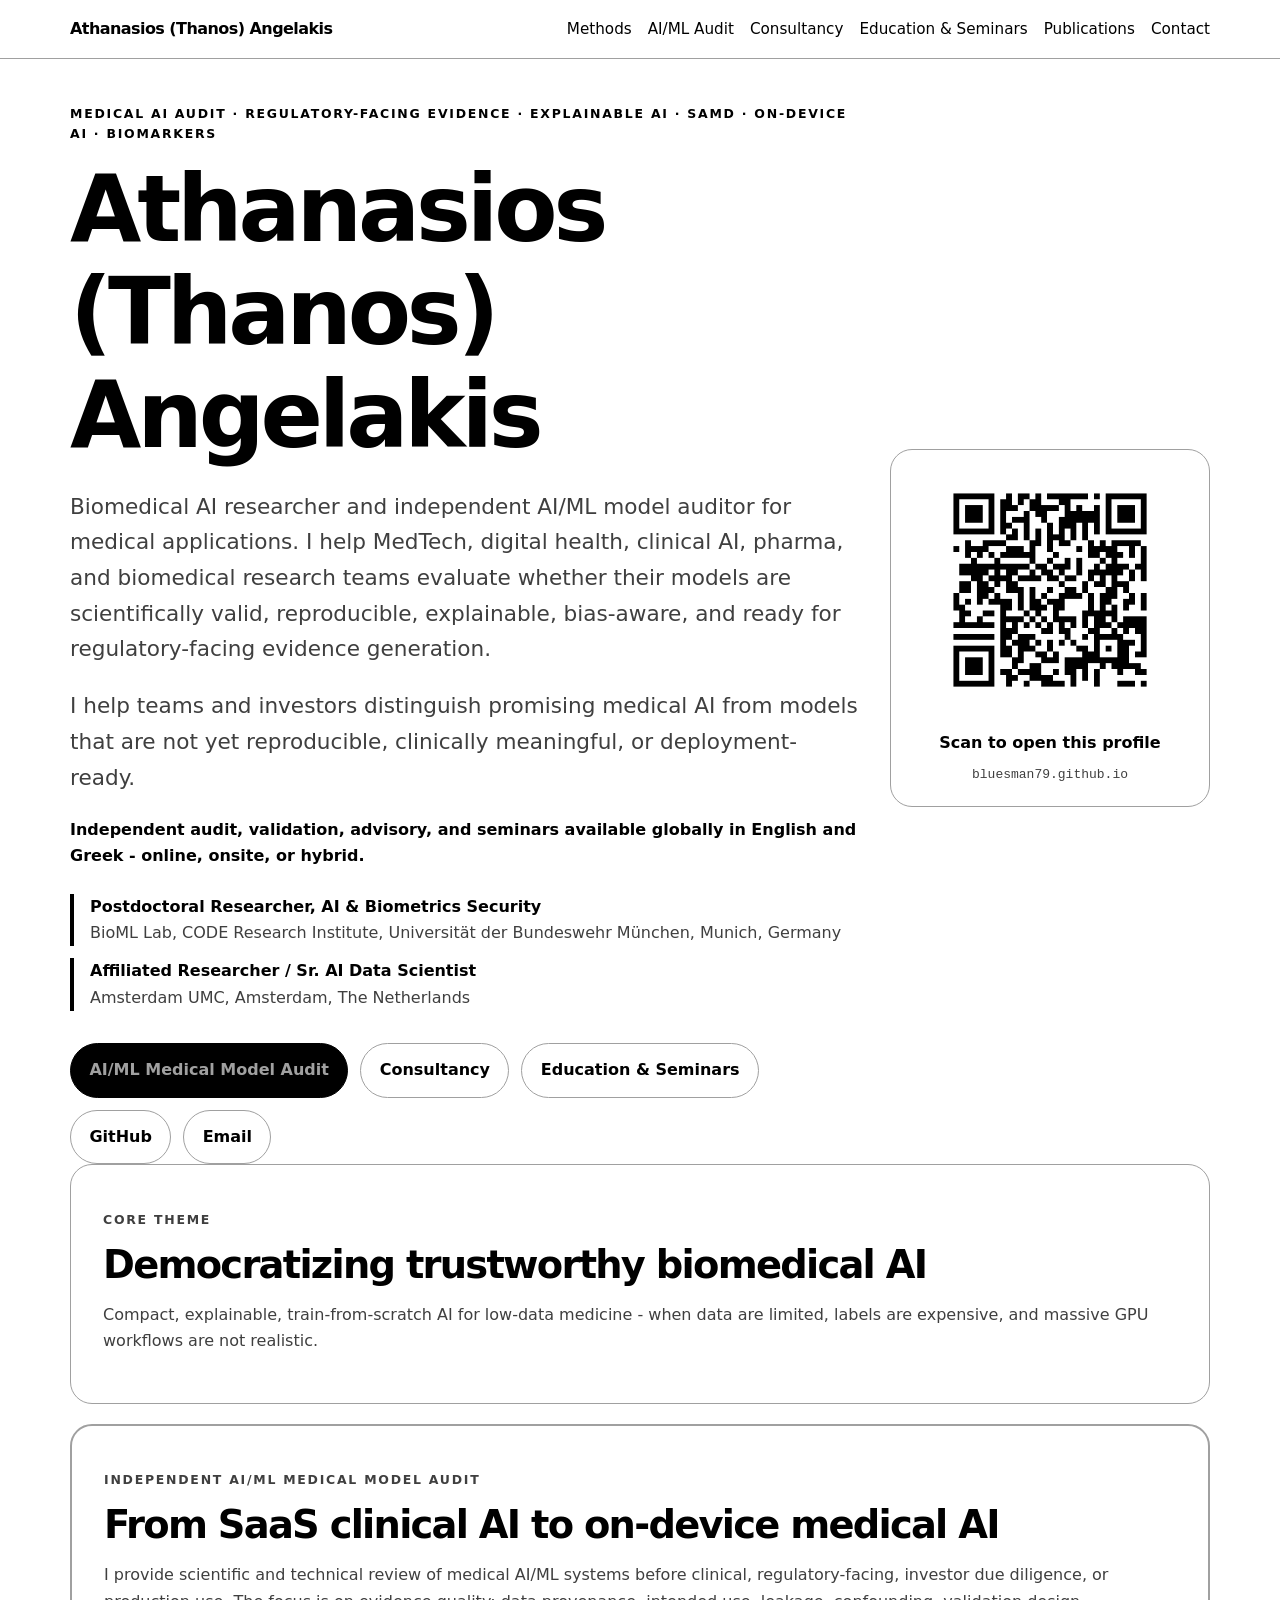
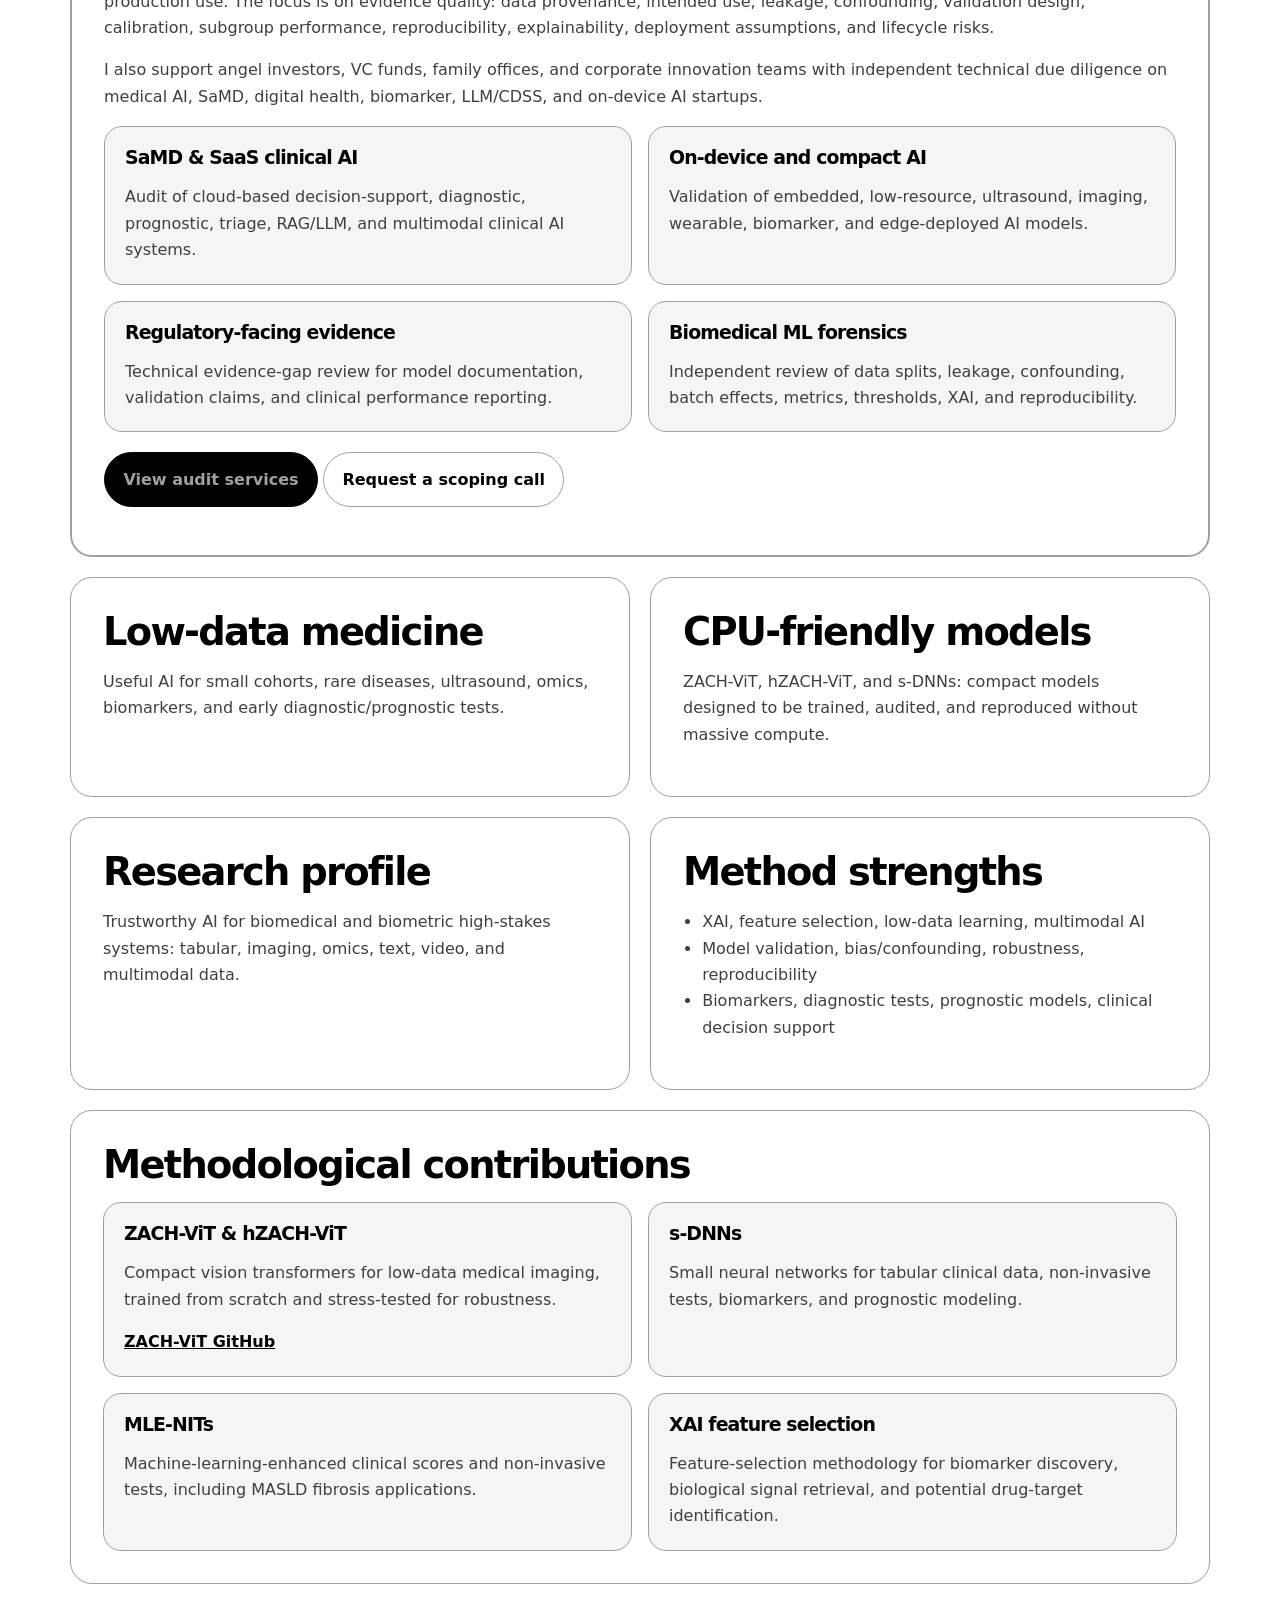
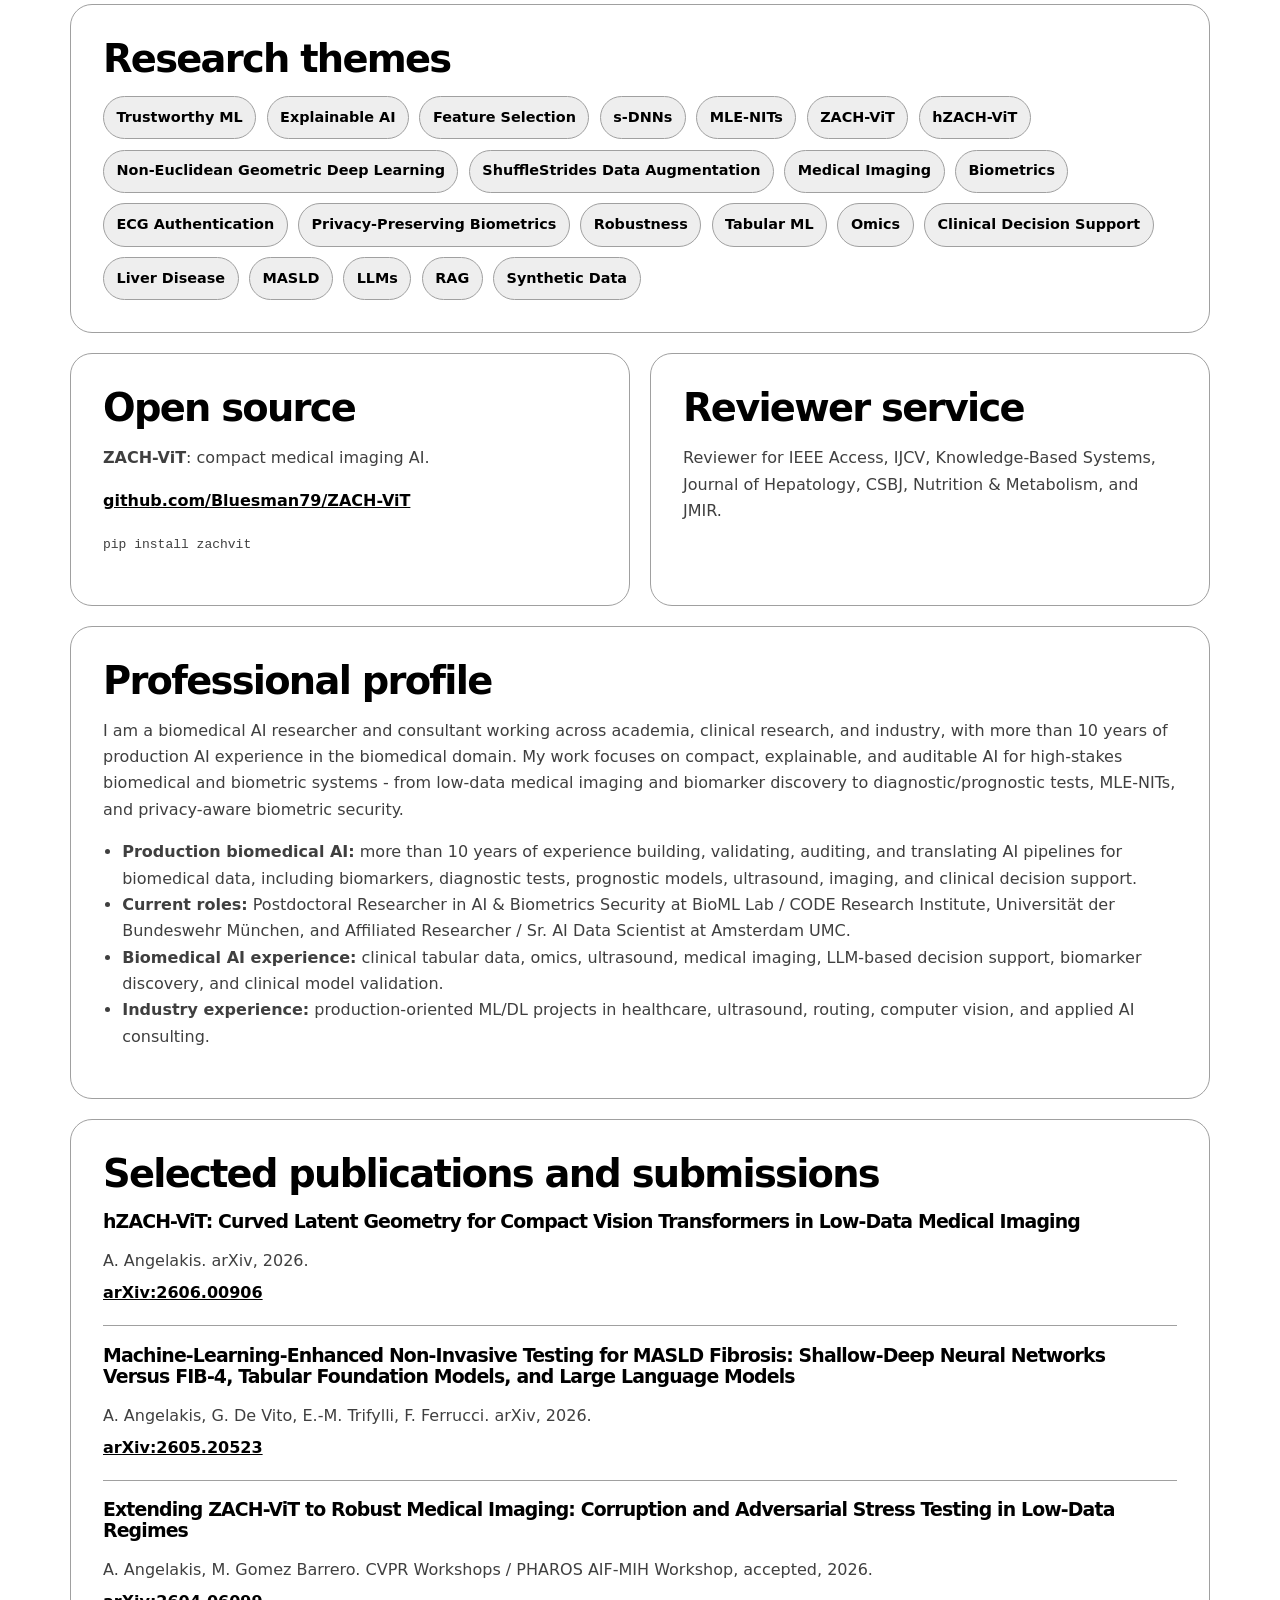
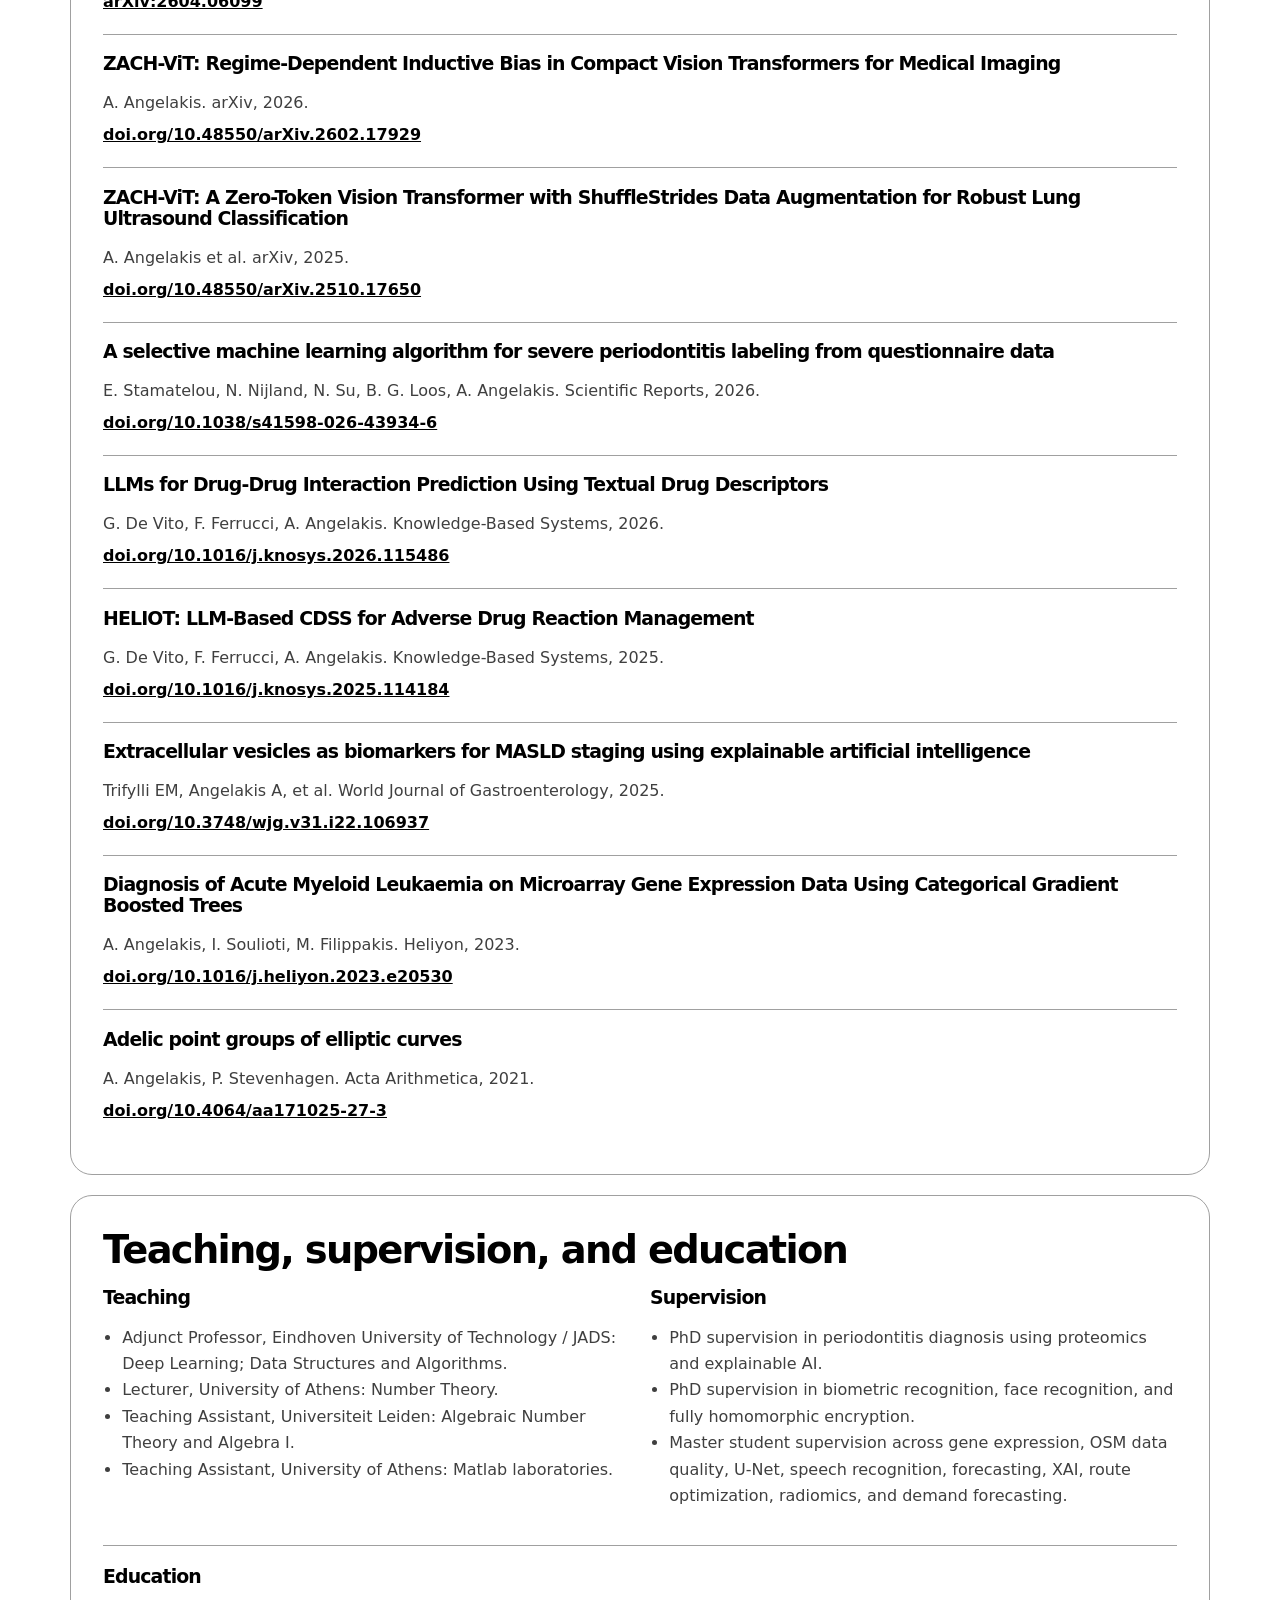
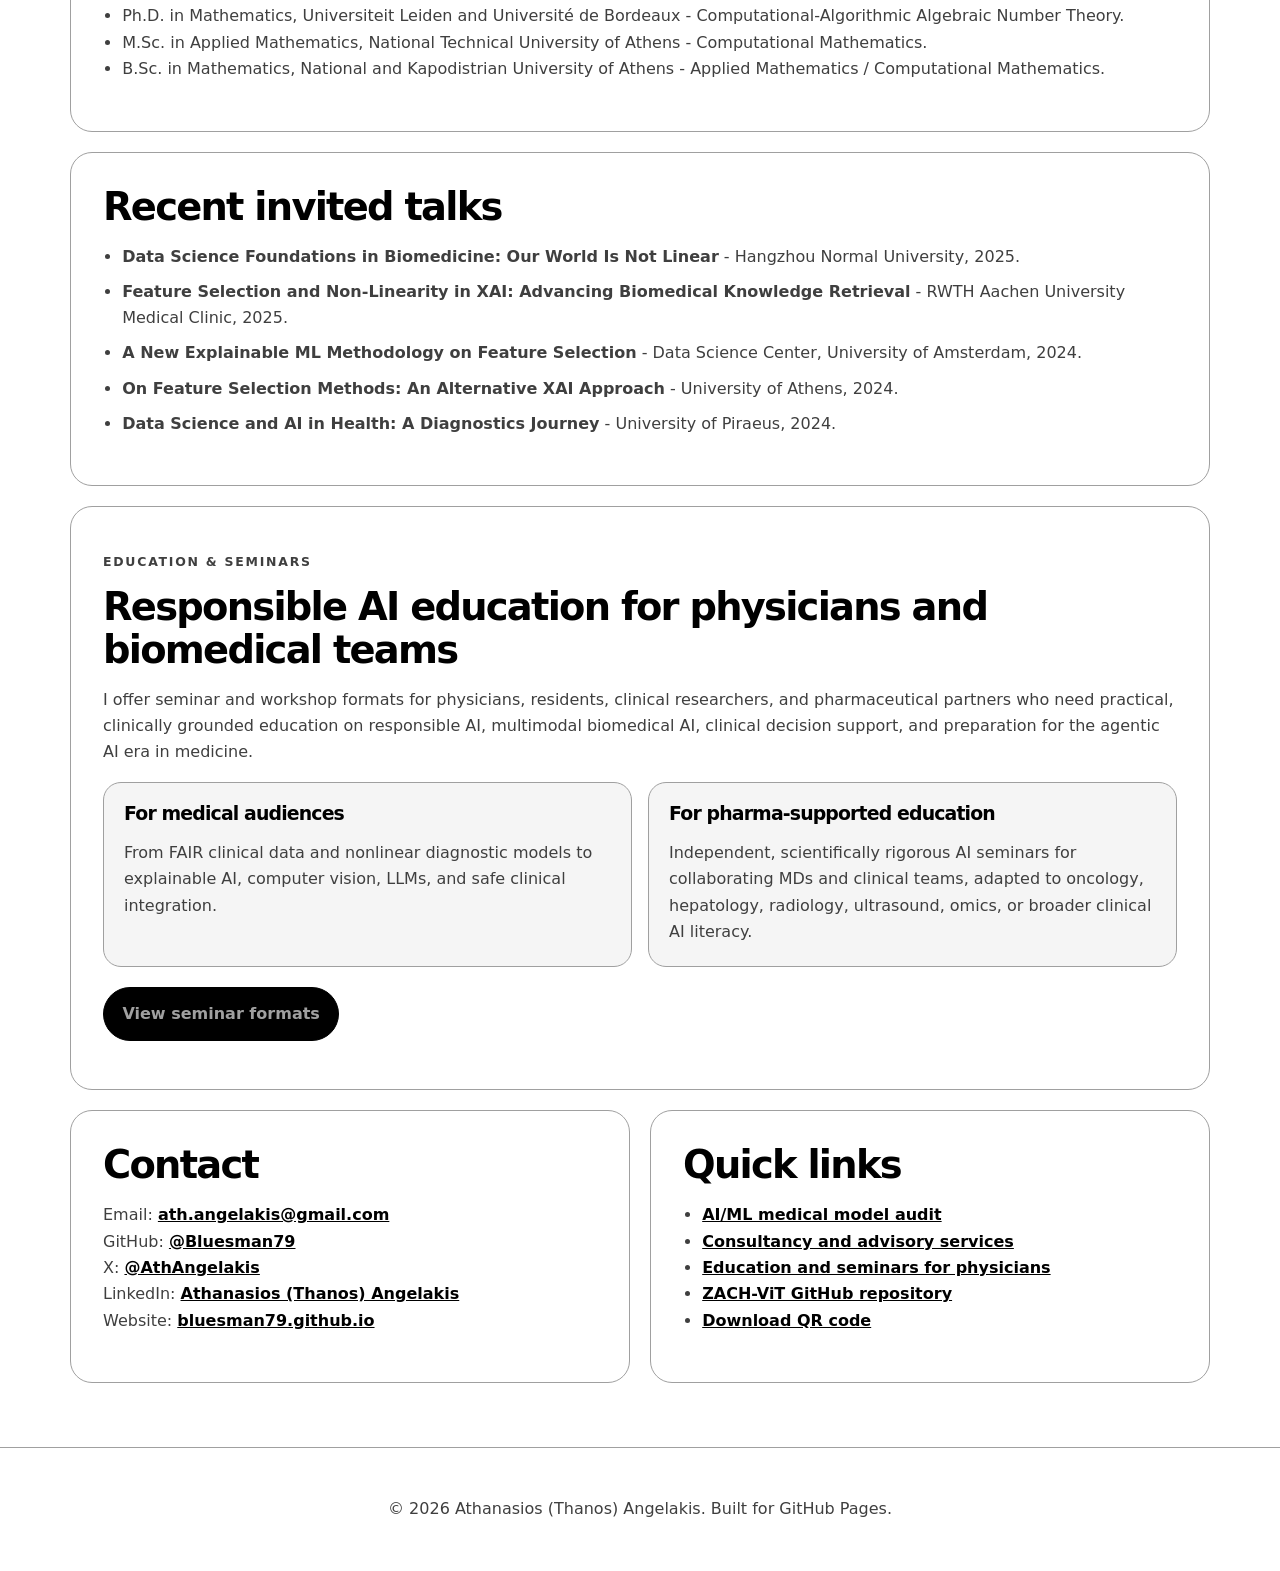
==== commit 35ff457f: "Add files via upload" ====
--- a/index.html
+++ b/index.html
@@ -7,8 +7,8 @@
 <meta content="Athanasios (Thanos) Angelakis" name="author"/>
 <meta content="#000000" name="theme-color"/>
 <link href="assets/style.css" rel="stylesheet"/>
-<title>Athanasios (Thanos) Angelakis | Biomedical AI, XAI &amp; Biometrics</title>
-<meta content="Academic profile of Athanasios (Thanos) Angelakis: trustworthy machine learning, explainable AI, biomedical AI, biometrics, ZACH-ViT/hZACH-ViT, s-DNNs, MLE-NITs, feature selection, and AI education for clinicians." name="description"/>
+<title>Athanasios (Thanos) Angelakis | Medical AI Audit, XAI &amp; Biomedical ML</title>
+<meta content="Athanasios (Thanos) Angelakis: biomedical AI researcher and independent AI/ML medical model auditor for SaMD, clinical AI, diagnostic/prognostic models, biomarker pipelines, LLM-based healthcare tools, and on-device medical AI." name="description"/>
 <meta content="Athanasios (Thanos) Angelakis | Biomedical AI, XAI &amp; Biometrics" property="og:title"/>
 <meta content="Trustworthy ML, explainable AI, biomedical AI, biometrics, ZACH-ViT/hZACH-ViT, s-DNNs, MLE-NITs, feature selection, and AI education for clinicians." property="og:description"/>
 <meta content="website" property="og:type"/>
@@ -26,10 +26,10 @@
 <a class="brand" href="index.html">Athanasios (Thanos) Angelakis</a>
 <div class="nav-links">
 <a href="index.html#methods">Methods</a>
-<a href="index.html#experience">Profile</a>
-<a href="index.html#publications">Publications</a>
+<a href="medical-ai-model-audit.html">AI/ML Audit</a>
 <a href="consultancy.html">Consultancy</a>
 <a href="seminars.html">Education &amp; Seminars</a>
+<a href="index.html#publications">Publications</a>
 <a href="index.html#contact">Contact</a>
 </div>
 </nav>
@@ -37,16 +37,17 @@
 <main id="top">
 <section class="hero">
 <div class="hero-text">
-<p class="eyebrow">Biomedical AI · Explainable AI · Low-Data Learning · Biometrics · Compact Models · MLE-NITs</p>
+<p class="eyebrow">Medical AI Audit · Regulatory-Facing Evidence · Explainable AI · SaMD · On-Device AI · Biomarkers</p>
 <h1>Athanasios (Thanos) Angelakis</h1>
-<p class="subtitle">Biomedical AI researcher with more than 10 years of production AI experience in the biomedical domain, building compact, explainable, low-data models for diagnosis, prognosis, biomarkers, medical imaging, and biometrics.</p>
-<p class="availability">Consultancy, audits, and seminars available in English and Greek - online, onsite, or hybrid.</p>
+<p class="subtitle">Biomedical AI researcher and independent AI/ML model auditor for medical applications. I help MedTech, digital health, clinical AI, pharma, and biomedical research teams evaluate whether their models are scientifically valid, reproducible, explainable, bias-aware, and ready for regulatory-facing evidence generation.</p>
+<p class="subtitle value-prop">I help teams and investors distinguish promising medical AI from models that are not yet reproducible, clinically meaningful, or deployment-ready.</p>
+<p class="availability">Independent audit, validation, advisory, and seminars available globally in English and Greek - online, onsite, or hybrid.</p>
 <div class="role-list">
 <p><strong>Postdoctoral Researcher, AI &amp; Biometrics Security</strong><br/>BioML Lab, CODE Research Institute, Universität der Bundeswehr München, Munich, Germany</p>
 <p><strong>Affiliated Researcher / Sr. AI Data Scientist</strong><br/>Amsterdam UMC, Amsterdam, The Netherlands</p>
 </div>
 <div class="hero-actions">
-<a class="button primary" href="#methods">Research methods</a>
+<a class="button primary" href="medical-ai-model-audit.html">AI/ML Medical Model Audit</a>
 <a class="button secondary" href="consultancy.html">Consultancy</a>
 <a class="button secondary" href="seminars.html">Education &amp; Seminars</a>
 <a class="button secondary" href="https://github.com/Bluesman79" rel="noopener" target="_blank">GitHub</a>
@@ -65,6 +66,19 @@
 <h2>Democratizing trustworthy biomedical AI</h2>
 <p>Compact, explainable, train-from-scratch AI for low-data medicine - when data are limited, labels are expensive, and massive GPU workflows are not realistic.</p>
 </div>
+</section>
+<section class="card emphasis-card" id="audit-preview">
+<p class="label">Independent AI/ML medical model audit</p>
+<h2>From SaaS clinical AI to on-device medical AI</h2>
+<p>I provide scientific and technical review of medical AI/ML systems before clinical, regulatory-facing, investor due diligence, or production use. The focus is on evidence quality: data provenance, intended use, leakage, confounding, validation design, calibration, subgroup performance, reproducibility, explainability, deployment assumptions, and lifecycle risks.</p>
+<p>I also support angel investors, VC funds, family offices, and corporate innovation teams with independent technical due diligence on medical AI, SaMD, digital health, biomarker, LLM/CDSS, and on-device AI startups.</p>
+<div class="method-grid">
+<article><h3>SaMD &amp; SaaS clinical AI</h3><p>Audit of cloud-based decision-support, diagnostic, prognostic, triage, RAG/LLM, and multimodal clinical AI systems.</p></article>
+<article><h3>On-device and compact AI</h3><p>Validation of embedded, low-resource, ultrasound, imaging, wearable, biomarker, and edge-deployed AI models.</p></article>
+<article><h3>Regulatory-facing evidence</h3><p>Technical evidence-gap review for model documentation, validation claims, and clinical performance reporting.</p></article>
+<article><h3>Biomedical ML forensics</h3><p>Independent review of data splits, leakage, confounding, batch effects, metrics, thresholds, XAI, and reproducibility.</p></article>
+</div>
+<p class="inline-cta"><a class="button primary" href="medical-ai-model-audit.html">View audit services</a> <a class="button secondary" href="mailto:ath.angelakis@gmail.com?subject=AI/ML%20Medical%20Model%20Audit%20Inquiry">Request a scoping call</a></p>
 </section>
 <section class="grid two">
 <article class="card">
@@ -293,6 +307,7 @@
 <article class="card">
 <h2>Quick links</h2>
 <ul>
+<li><a href="medical-ai-model-audit.html">AI/ML medical model audit</a></li>
 <li><a href="consultancy.html">Consultancy and advisory services</a></li>
 <li><a href="seminars.html">Education and seminars for physicians</a></li>
 <li><a href="https://github.com/Bluesman79/ZACH-ViT" rel="noopener" target="_blank">ZACH-ViT GitHub repository</a></li>
--- a/assets/style.css
+++ b/assets/style.css
@@ -448,3 +448,59 @@
   color: var(--ink);
   margin: 0.8rem 0 1rem;
 }
+
+
+/* Commercial medical AI audit additions */
+.emphasis-card {
+  border-width: 2px;
+}
+
+.audit-hero h1 {
+  max-width: 980px;
+}
+
+.audit-checklist ul {
+  columns: 2;
+  column-gap: 2.5rem;
+}
+
+.audit-checklist li {
+  break-inside: avoid;
+  margin-bottom: 0.65rem;
+}
+
+.package-grid {
+  display: grid;
+  grid-template-columns: repeat(4, minmax(0, 1fr));
+  gap: 1rem;
+}
+
+.package-grid article {
+  border: 1px solid var(--line);
+  background: rgba(160, 160, 160, 0.10);
+  border-radius: 18px;
+  padding: 1.15rem;
+}
+
+.package-meta {
+  margin: -0.35rem 0 0.75rem;
+  font-weight: 850;
+  color: var(--text) !important;
+}
+
+.disclaimer-card {
+  background: rgba(160, 160, 160, 0.08);
+}
+
+@media (max-width: 1050px) {
+  .package-grid {
+    grid-template-columns: repeat(2, minmax(0, 1fr));
+  }
+}
+
+@media (max-width: 700px) {
+  .package-grid, .audit-checklist ul {
+    grid-template-columns: 1fr;
+    columns: 1;
+  }
+}
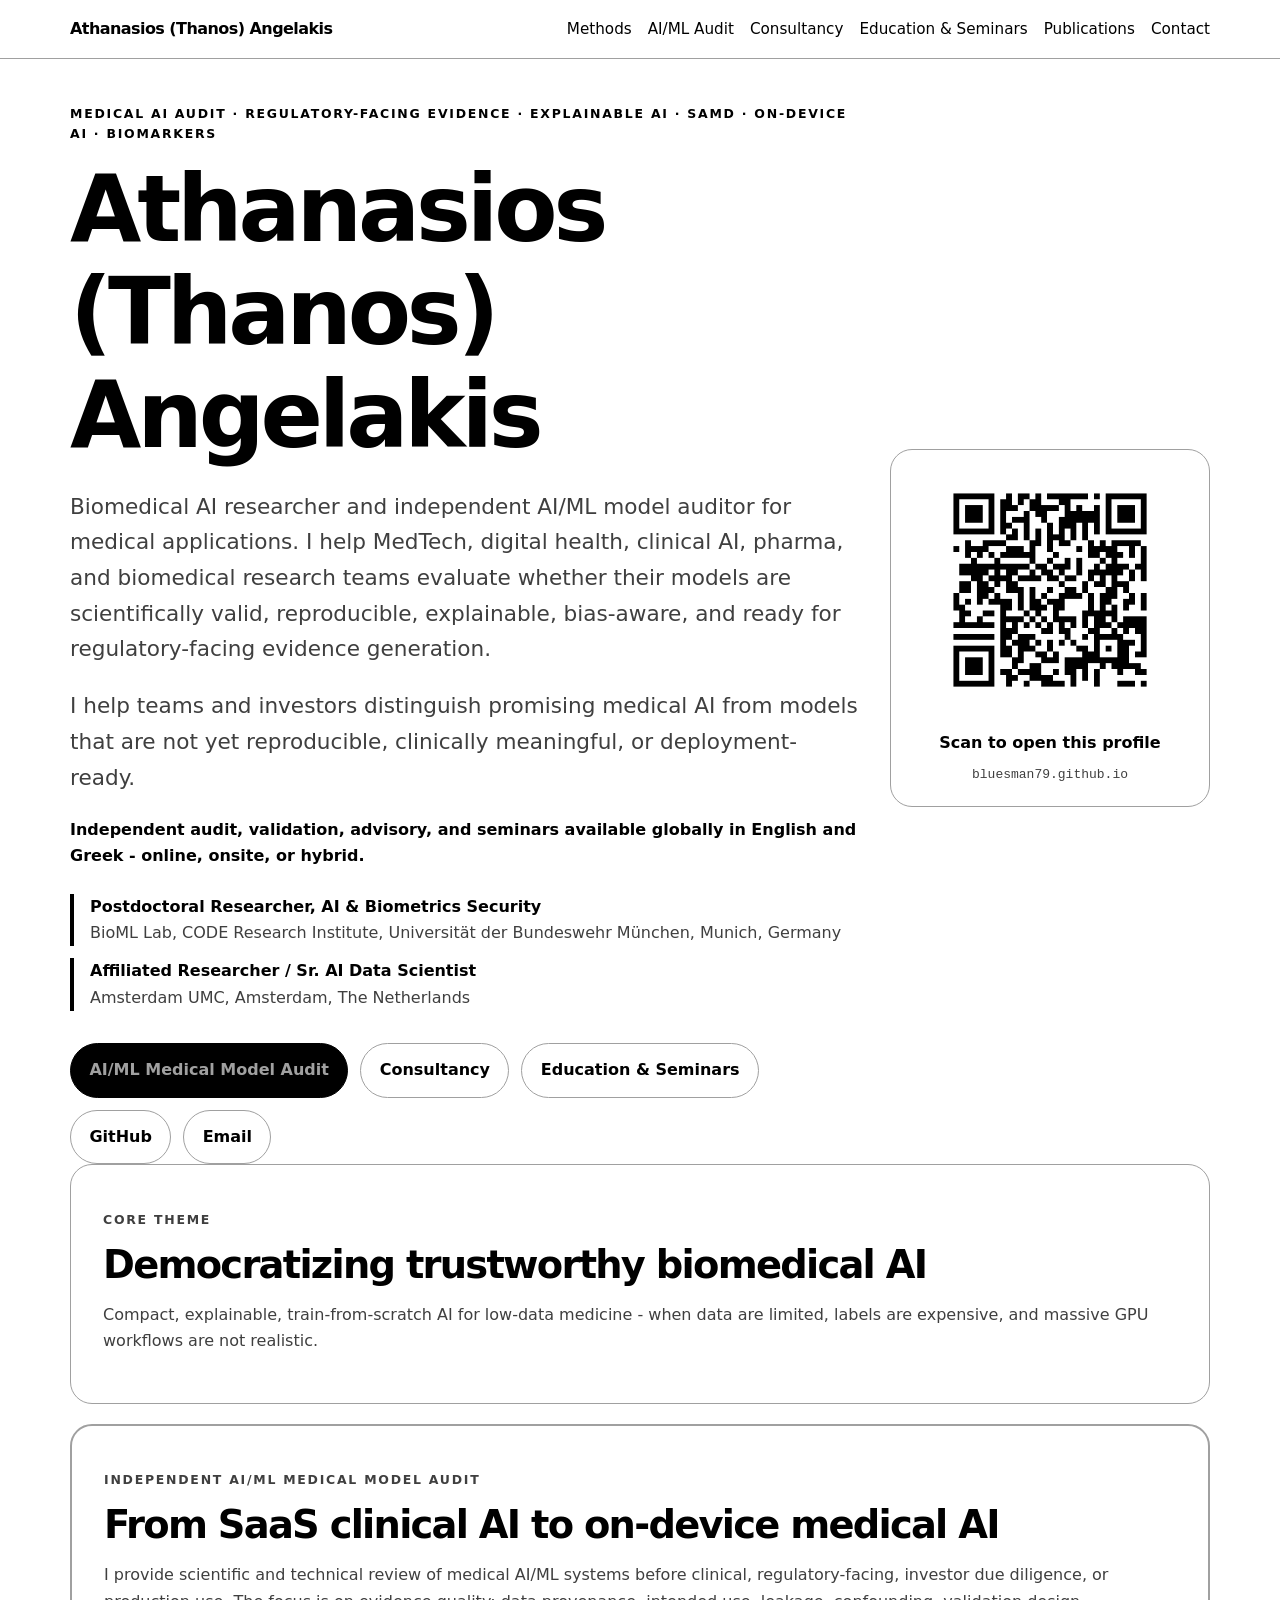
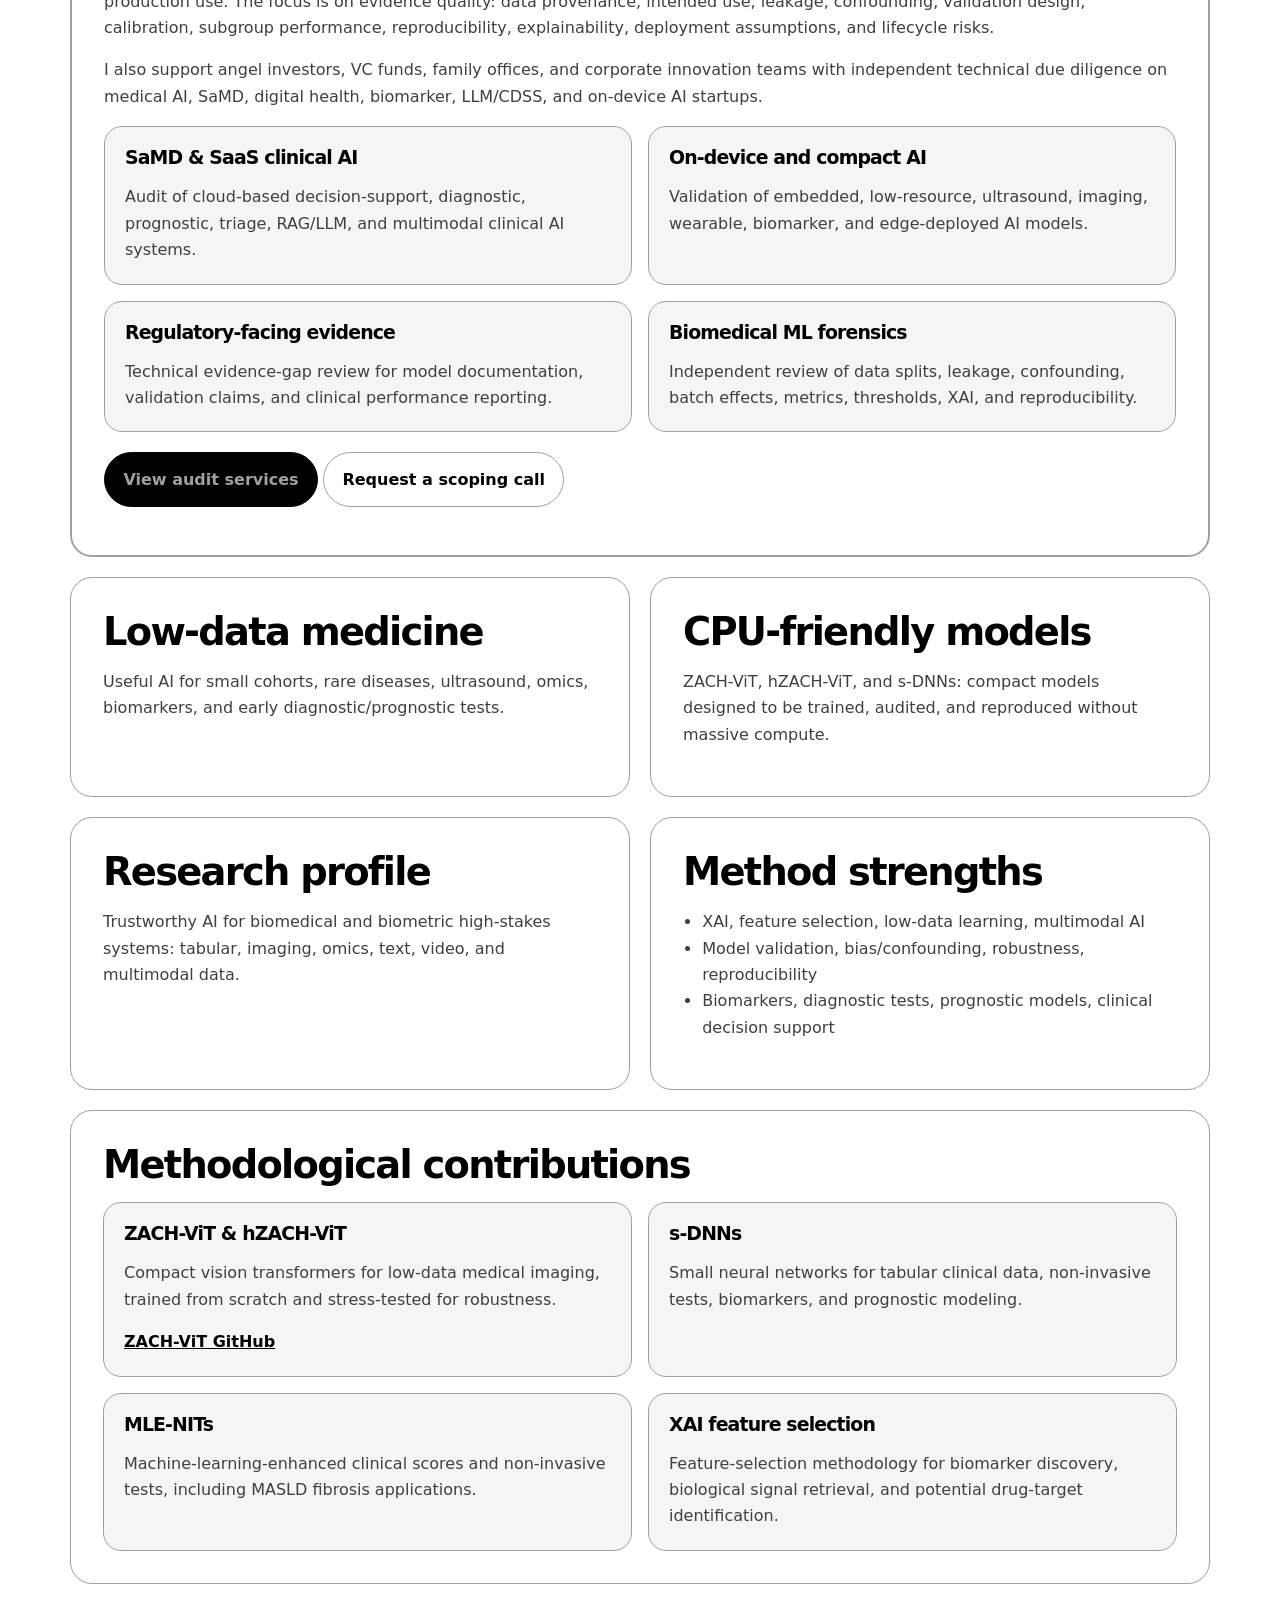
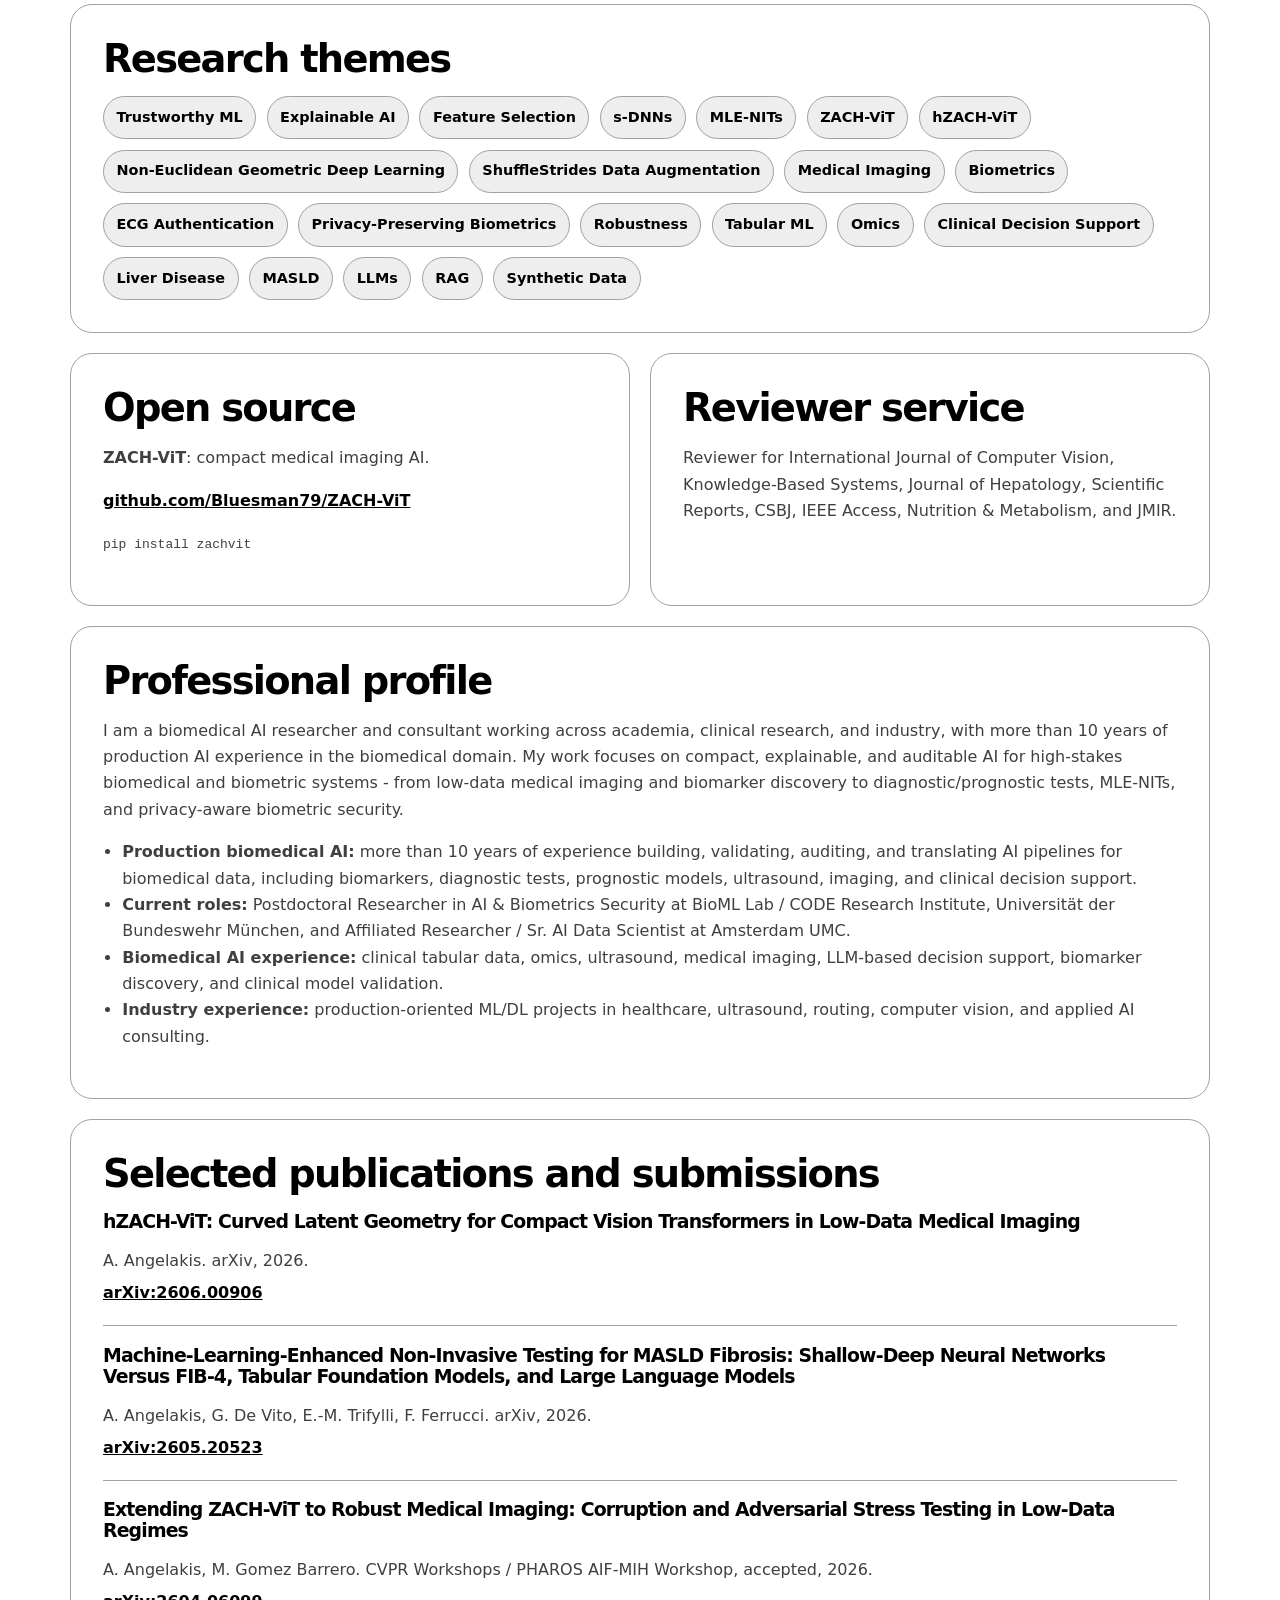
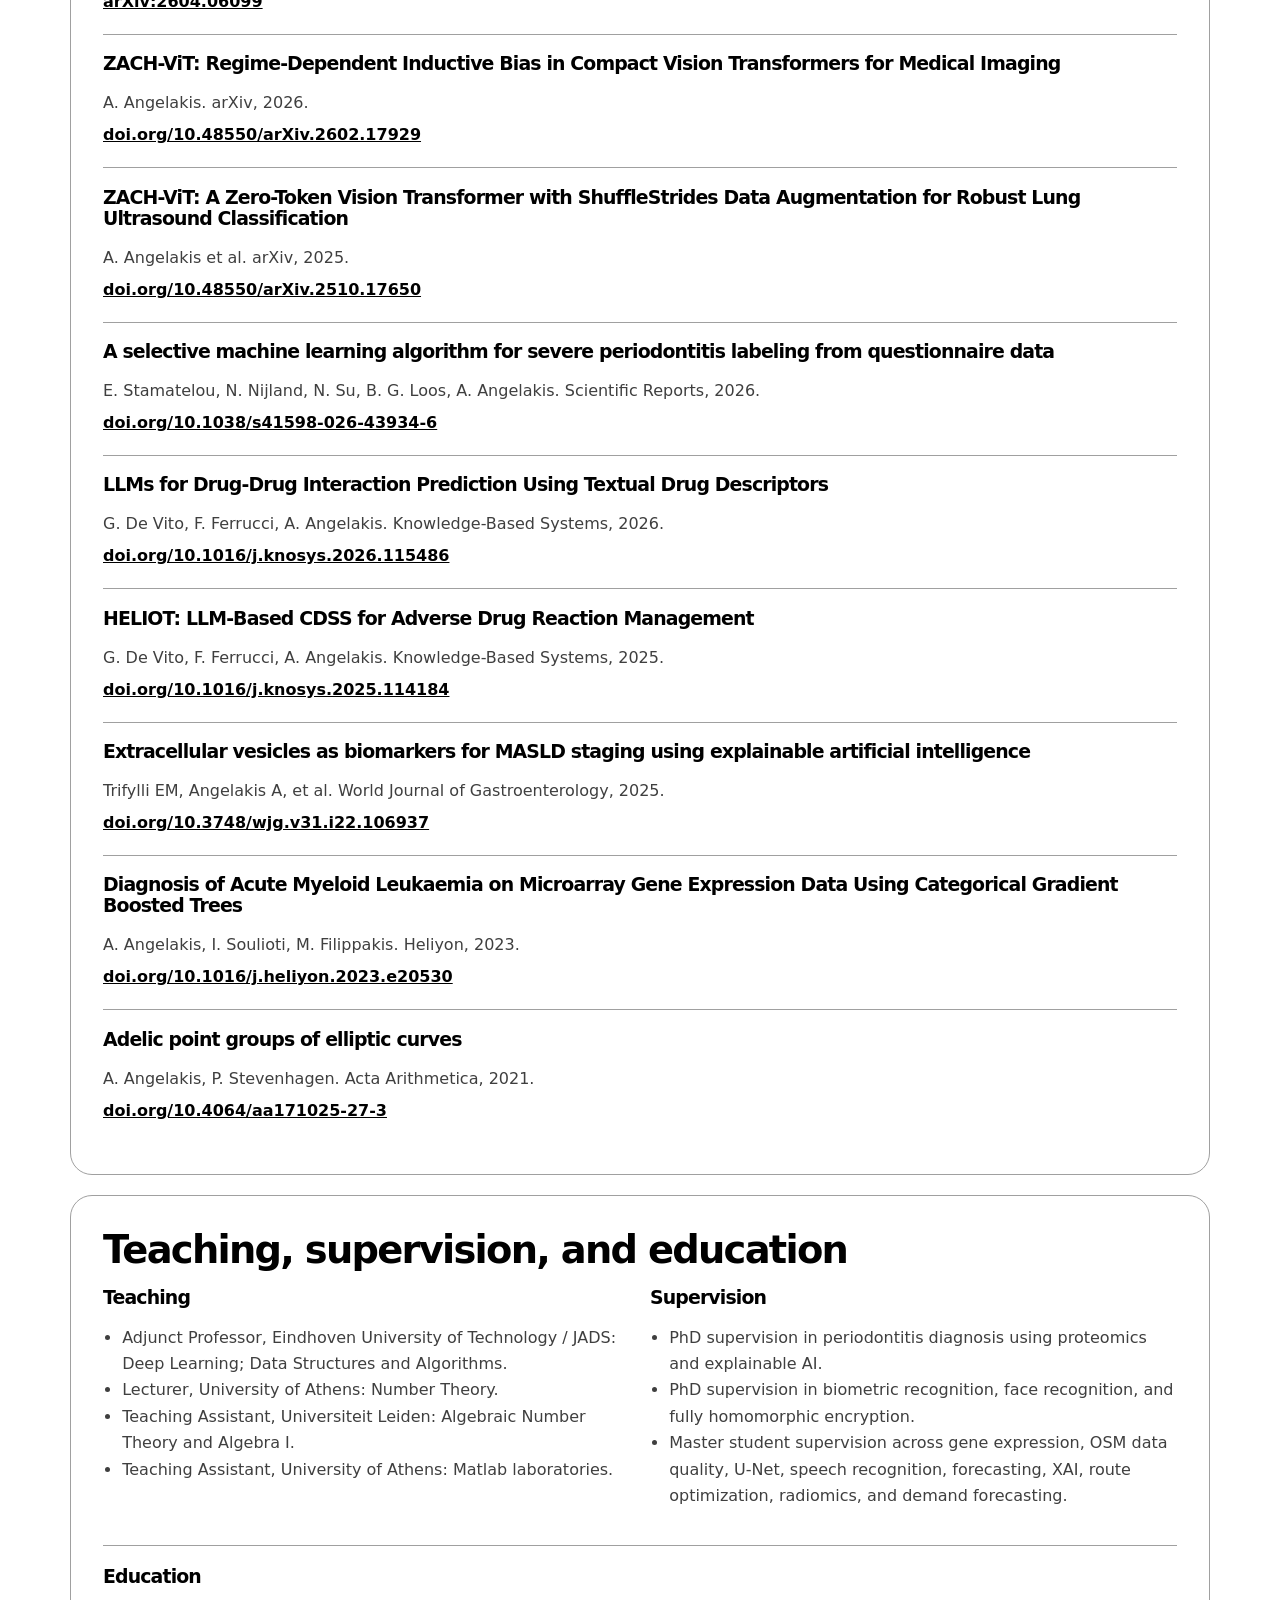
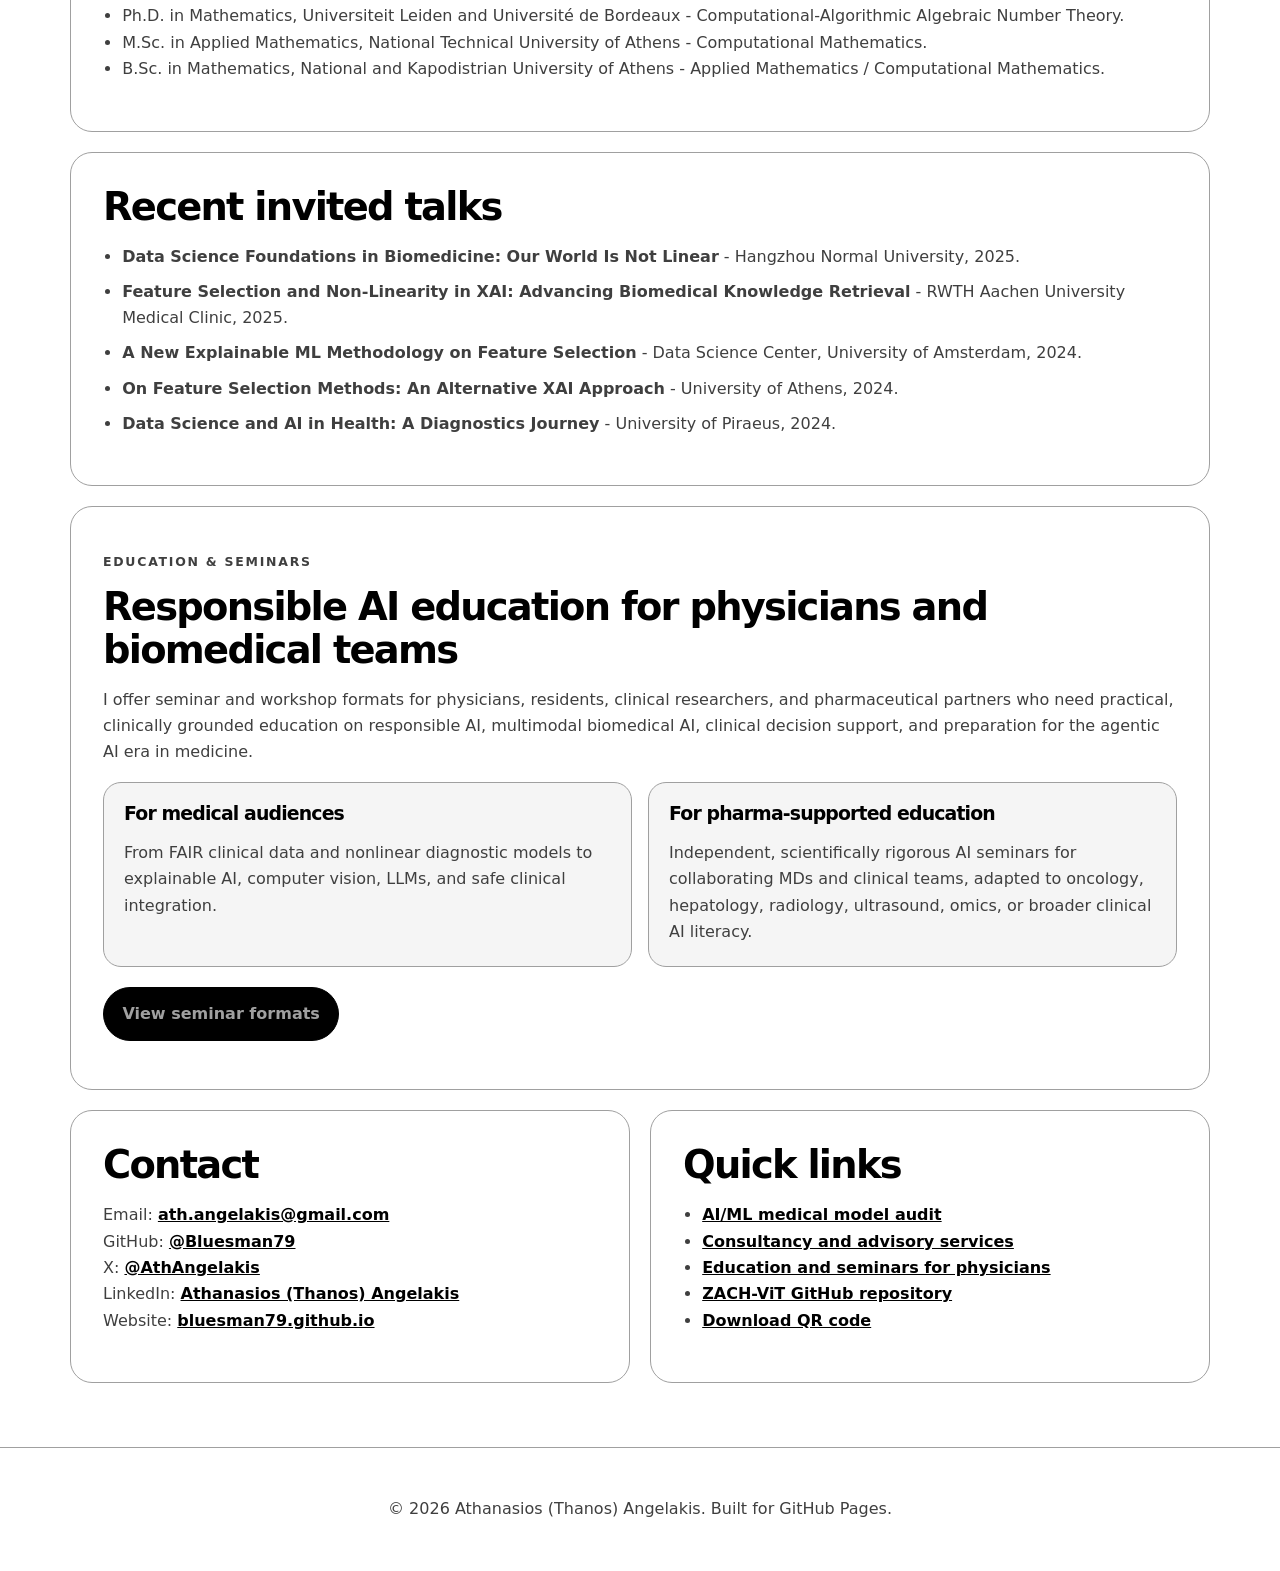
==== commit 391241e0: "Update index.html" ====
--- a/index.html
+++ b/index.html
@@ -162,7 +162,7 @@
 </article>
 <article class="card">
 <h2>Reviewer service</h2>
-<p>Reviewer for IEEE Access, IJCV, Knowledge-Based Systems, Journal of Hepatology, CSBJ, Nutrition &amp; Metabolism, and JMIR.</p>
+<p>Reviewer for International Journal of Computer Vision, Knowledge-Based Systems, Journal of Hepatology, Scientific Reports, CSBJ, IEEE Access, Nutrition &amp; Metabolism, and JMIR.</p>
 </article>
 </section>
 <section class="card" id="experience">
